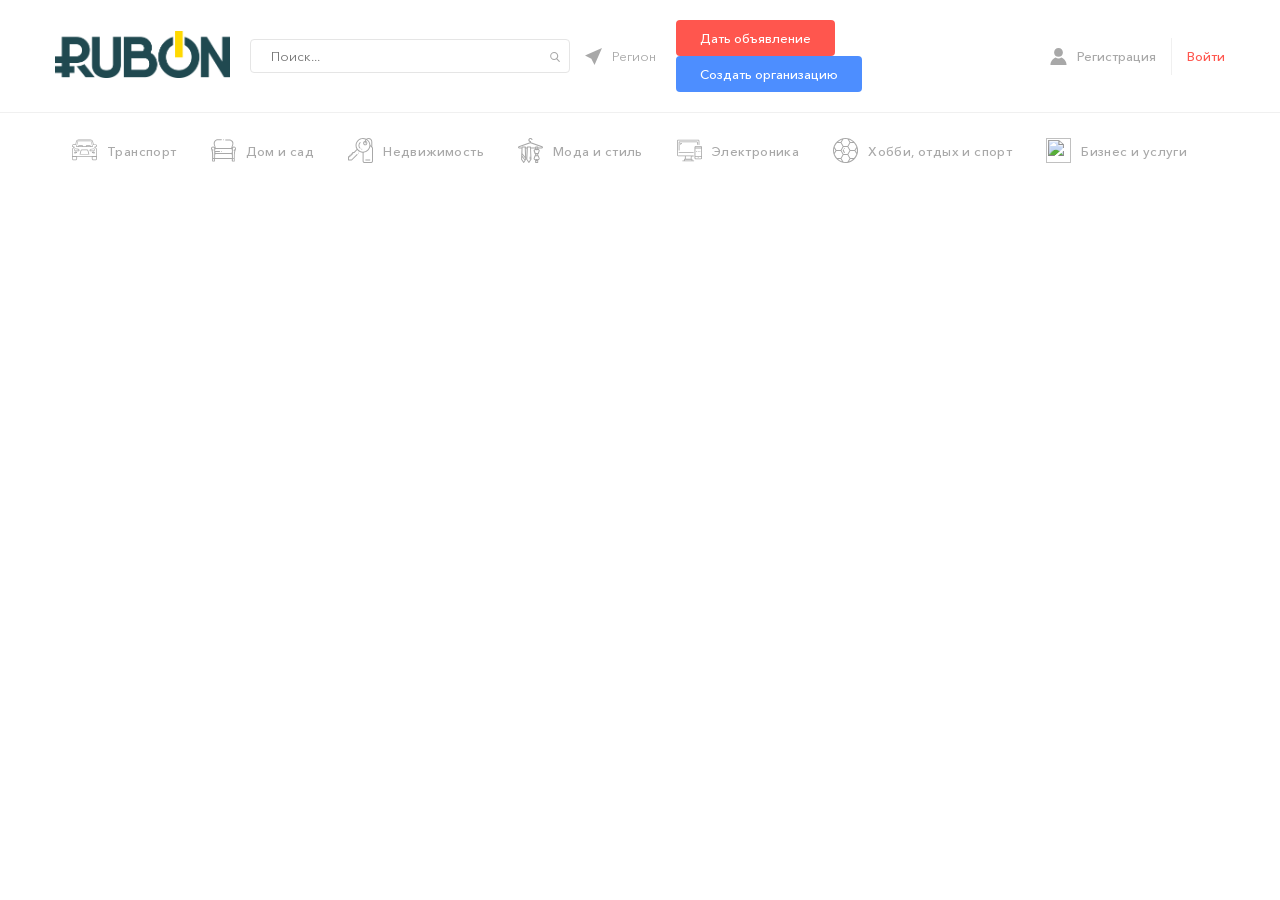
==== index.html @ d245dc1c "first commit" ====
<!-- start html_open.html-->
<!DOCTYPE html>
<html>
<head lang="en">
    <meta charset="UTF-8">
    <meta http-equiv="Content-Type" content="text/html; charset=utf-8"/>
    <meta name="viewport" content="initial-scale=1, maximum-scale=1, user-scalable=no">
    <title>Rub-on</title>
    <link rel="stylesheet" href="fonts/fonts.css">
    <link href="css/libs.min.css" rel="stylesheet" type="text/css">
    <link href="css/styles.min.css" rel="stylesheet" type="text/css">
</head>
<body>
<!-- open .header -->

<!-- end html_open.html-->

<!-- start header.html-->
<header class="header">
    <div class="header__top">
        <div class="container container_flex">
            <div class="header__logo">
                <a href="index.html"><img src="img/logo.png" width="175" height="47" alt="RUB-ON"></a>
            </div>

            <div class="header__form-wrap">
                <form id="form" class="header__form">
                    <input id="header__search" class="header__search" type="search" name="header__search" placeholder="Поиск...">

                    <input class="header__submit" id="header__submit" type="submit">
                    <label class="header__submit-label" for="header__submit">
                        <img src="img/icons/search.svg" width="10" height="10" alt="">
                    </label>
                </form>

                <div class="header__region">                    
                    <button class="header__region-btn js_openLocationModal" type="button">
                        <img class="header__region-img" src="img/icons/nav.svg" width="17" height="17" alt="">
                        <span class="header__region-text">Регион</span>
                    </button>
                </div>
            </div>

            <div class="header__adverts">
                <button class="header__adverts-btn btn btn_red">Дать объявление</button>
                <button class="header__adverts-btn btn btn_blue">Создать организацию</button>
            </div>

            <div class="header__profile">
                <button class="header__profile-btn btn btn_reg">
                    <img class="reg-icon" src="img/icons/reg.svg" width="17" height="17" alt="">
                    <span class="header__profile-text">Регистрация</span>
                </button>

                <button class="header__profile-btn btn btn_enter">
                    <span class="header__profile-text">Войти</span>
                </button>
            </div>
        </div>
    </div>

    <nav class="header__categories">
        <div class="container container_flex">
            <div class="header__categories-wrap">
                <div class="header__category-wrap js_showCategoryList">
                    <div class="header__category">
                        <a class="header__link header__link_category" href="#">
                            <img class="header__category-icon" src="img/icons/car.svg" width="25" height="25" alt="">
                            <span class="header__category-text">Транспорт</span>
                        </a>
                    </div>

<!-- start dropdown-02.html-->
<ul class="header__dropdown">
	<li class="header__dropdown-li">
		<a class="header__link header__link_dropdown" href="#">Мотоциклы</a>
	</li>
	
	<li class="header__dropdown-li">
		<a class="header__link header__link_dropdown" href="#">Мопеды</a>
	</li>
	
	<li class="header__dropdown-li">
		<a class="header__link header__link_dropdown" href="#">Машины</a>
	</li>
	
	<li class="header__dropdown-li">
		<a class="header__link header__link_dropdown" href="#">Телефоны</a>
	</li>
	
	<li class="header__dropdown-li">
		<a class="header__link header__link_dropdown" href="#">Всякое другое</a>
	</li>
</ul>
<!-- end dropdown-02.html-->
                </div>

                <div class="header__category-wrap js_showCategoryList">
                    <div class="header__category">
                        <a class="header__link header__link_category" href="#">
                            <img class="header__category-icon" src="img/icons/chair.svg" width="25" height="25" alt="">
                            <span class="header__category-text">Дом и сад</span>
                        </a>
                    </div>

<!-- start dropdown-02.html-->
<ul class="header__dropdown">
	<li class="header__dropdown-li">
		<a class="header__link header__link_dropdown" href="#">Мотоциклы</a>
	</li>
	
	<li class="header__dropdown-li">
		<a class="header__link header__link_dropdown" href="#">Мопеды</a>
	</li>
	
	<li class="header__dropdown-li">
		<a class="header__link header__link_dropdown" href="#">Машины</a>
	</li>
	
	<li class="header__dropdown-li">
		<a class="header__link header__link_dropdown" href="#">Телефоны</a>
	</li>
	
	<li class="header__dropdown-li">
		<a class="header__link header__link_dropdown" href="#">Всякое другое</a>
	</li>
</ul>
<!-- end dropdown-02.html-->
                </div>

                <div class="header__category-wrap js_showCategoryList">
                    <div class="header__category">
                        <a class="header__link header__link_category" href="#">
                            <img class="header__category-icon" src="img/icons/key.svg" width="25" height="25" alt="">
                            <span class="header__category-text">Недвижимость</span>
                        </a>
                    </div>

<!-- start dropdown-02.html-->
<ul class="header__dropdown">
	<li class="header__dropdown-li">
		<a class="header__link header__link_dropdown" href="#">Мотоциклы</a>
	</li>
	
	<li class="header__dropdown-li">
		<a class="header__link header__link_dropdown" href="#">Мопеды</a>
	</li>
	
	<li class="header__dropdown-li">
		<a class="header__link header__link_dropdown" href="#">Машины</a>
	</li>
	
	<li class="header__dropdown-li">
		<a class="header__link header__link_dropdown" href="#">Телефоны</a>
	</li>
	
	<li class="header__dropdown-li">
		<a class="header__link header__link_dropdown" href="#">Всякое другое</a>
	</li>
</ul>
<!-- end dropdown-02.html-->
                </div>

                <div class="header__category-wrap js_showCategoryList">
                    <div class="header__category">
                        <a class="header__link header__link_category" href="#">
                            <img class="header__category-icon" src="img/icons/necktie.svg" width="25" height="25" alt="">
                            <span class="header__category-text">Мода и стиль</span>
                        </a>
                    </div>

<!-- start dropdown-01.html-->
<ul class="header__dropdown">
	<li class="header__dropdown-li">
		<a class="header__link header__link_dropdown" href="#">Аксессуары</a>
	</li>

	<li class="header__dropdown-li">
		<a class="header__link header__link_dropdown" href="#">Блузы и рубашки</a>
	</li>
	
	<li class="header__dropdown-li">
		<a class="header__link header__link_dropdown" href="#">Будущим мамам</a>
	</li>

	<li class="header__dropdown-li">
		<a class="header__link header__link_dropdown" href="#">Верхняя одежда</a>
	</li>

	<li class="header__dropdown-li">
		<a class="header__link header__link_dropdown" href="#">Домашняя одежда</a>
	</li>

	<li class="header__dropdown-li">
		<a class="header__link header__link_dropdown" href="#">Комбинезоны</a>
	</li>

	<li class="header__dropdown-li">
		<a class="header__link header__link_dropdown" href="#">Купальники</a>
	</li>

	<li class="header__dropdown-li">
		<a class="header__link header__link_dropdown" href="#">Нижнее бельё</a>
	</li>

	<li class="header__dropdown-li">
		<a class="header__link header__link_dropdown" href="#">Обувь</a>
	</li>

	<li class="header__dropdown-li">
		<a class="header__link header__link_dropdown" href="#">Пиджаки и костюмы</a>
	</li>

	<li class="header__dropdown-li">
		<a class="header__link header__link_dropdown" href="#">Платья и юбки</a>
	</li>

	<li class="header__dropdown-li">
		<a class="header__link header__link_dropdown" href="#">Свитеры и толстовки</a>
	</li>

	<li class="header__dropdown-li">
		<a class="header__link header__link_dropdown" href="#">Спортивная одежда</a>
	</li>

	<li class="header__dropdown-li">
		<a class="header__link header__link_dropdown" href="#">Фурболки и топы</a>
	</li>

	<li class="header__dropdown-li">
		<a class="header__link header__link_dropdown" href="#">Штаны и шорты</a>
	</li>

	<li class="header__dropdown-li">
		<a class="header__link header__link_dropdown" href="#">Другое</a>
	</li>
</ul>
<!-- end dropdown-01.html-->
                </div>

                <div class="header__category-wrap js_showCategoryList">
                    <div class="header__category">
                        <a class="header__link header__link_category" href="#">
                            <img class="header__category-icon" src="img/icons/devices.svg" width="25" height="25" alt="">
                            <span class="header__category-text">Электроника</span>
                        </a>
                    </div>

<!-- start dropdown-01.html-->
<ul class="header__dropdown">
	<li class="header__dropdown-li">
		<a class="header__link header__link_dropdown" href="#">Аксессуары</a>
	</li>

	<li class="header__dropdown-li">
		<a class="header__link header__link_dropdown" href="#">Блузы и рубашки</a>
	</li>
	
	<li class="header__dropdown-li">
		<a class="header__link header__link_dropdown" href="#">Будущим мамам</a>
	</li>

	<li class="header__dropdown-li">
		<a class="header__link header__link_dropdown" href="#">Верхняя одежда</a>
	</li>

	<li class="header__dropdown-li">
		<a class="header__link header__link_dropdown" href="#">Домашняя одежда</a>
	</li>

	<li class="header__dropdown-li">
		<a class="header__link header__link_dropdown" href="#">Комбинезоны</a>
	</li>

	<li class="header__dropdown-li">
		<a class="header__link header__link_dropdown" href="#">Купальники</a>
	</li>

	<li class="header__dropdown-li">
		<a class="header__link header__link_dropdown" href="#">Нижнее бельё</a>
	</li>

	<li class="header__dropdown-li">
		<a class="header__link header__link_dropdown" href="#">Обувь</a>
	</li>

	<li class="header__dropdown-li">
		<a class="header__link header__link_dropdown" href="#">Пиджаки и костюмы</a>
	</li>

	<li class="header__dropdown-li">
		<a class="header__link header__link_dropdown" href="#">Платья и юбки</a>
	</li>

	<li class="header__dropdown-li">
		<a class="header__link header__link_dropdown" href="#">Свитеры и толстовки</a>
	</li>

	<li class="header__dropdown-li">
		<a class="header__link header__link_dropdown" href="#">Спортивная одежда</a>
	</li>

	<li class="header__dropdown-li">
		<a class="header__link header__link_dropdown" href="#">Фурболки и топы</a>
	</li>

	<li class="header__dropdown-li">
		<a class="header__link header__link_dropdown" href="#">Штаны и шорты</a>
	</li>

	<li class="header__dropdown-li">
		<a class="header__link header__link_dropdown" href="#">Другое</a>
	</li>
</ul>
<!-- end dropdown-01.html-->
                </div>

                <div class="header__category-wrap js_showCategoryList">
                    <div class="header__category">
                        <a class="header__link header__link_category" href="#">
                            <img class="header__category-icon" src="img/icons/ball.svg" width="25" height="25" alt="">
                            <span class="header__category-text">Хобби, отдых и спорт</span>
                        </a>
                    </div>

<!-- start dropdown-02.html-->
<ul class="header__dropdown">
	<li class="header__dropdown-li">
		<a class="header__link header__link_dropdown" href="#">Мотоциклы</a>
	</li>
	
	<li class="header__dropdown-li">
		<a class="header__link header__link_dropdown" href="#">Мопеды</a>
	</li>
	
	<li class="header__dropdown-li">
		<a class="header__link header__link_dropdown" href="#">Машины</a>
	</li>
	
	<li class="header__dropdown-li">
		<a class="header__link header__link_dropdown" href="#">Телефоны</a>
	</li>
	
	<li class="header__dropdown-li">
		<a class="header__link header__link_dropdown" href="#">Всякое другое</a>
	</li>
</ul>
<!-- end dropdown-02.html-->
                </div>

                <div class="header__category-wrap js_showCategoryList">
                    <div class="header__category">
                        <a class="header__link header__link_category" href="#">
                            <img class="header__category-icon" src="img/icons/business.svg" width="25" height="25" alt="">
                            <span class="header__category-text">Бизнес и услуги</span>
                        </a>
                    </div>

<!-- start dropdown-01.html-->
<ul class="header__dropdown">
	<li class="header__dropdown-li">
		<a class="header__link header__link_dropdown" href="#">Аксессуары</a>
	</li>

	<li class="header__dropdown-li">
		<a class="header__link header__link_dropdown" href="#">Блузы и рубашки</a>
	</li>
	
	<li class="header__dropdown-li">
		<a class="header__link header__link_dropdown" href="#">Будущим мамам</a>
	</li>

	<li class="header__dropdown-li">
		<a class="header__link header__link_dropdown" href="#">Верхняя одежда</a>
	</li>

	<li class="header__dropdown-li">
		<a class="header__link header__link_dropdown" href="#">Домашняя одежда</a>
	</li>

	<li class="header__dropdown-li">
		<a class="header__link header__link_dropdown" href="#">Комбинезоны</a>
	</li>

	<li class="header__dropdown-li">
		<a class="header__link header__link_dropdown" href="#">Купальники</a>
	</li>

	<li class="header__dropdown-li">
		<a class="header__link header__link_dropdown" href="#">Нижнее бельё</a>
	</li>

	<li class="header__dropdown-li">
		<a class="header__link header__link_dropdown" href="#">Обувь</a>
	</li>

	<li class="header__dropdown-li">
		<a class="header__link header__link_dropdown" href="#">Пиджаки и костюмы</a>
	</li>

	<li class="header__dropdown-li">
		<a class="header__link header__link_dropdown" href="#">Платья и юбки</a>
	</li>

	<li class="header__dropdown-li">
		<a class="header__link header__link_dropdown" href="#">Свитеры и толстовки</a>
	</li>

	<li class="header__dropdown-li">
		<a class="header__link header__link_dropdown" href="#">Спортивная одежда</a>
	</li>

	<li class="header__dropdown-li">
		<a class="header__link header__link_dropdown" href="#">Фурболки и топы</a>
	</li>

	<li class="header__dropdown-li">
		<a class="header__link header__link_dropdown" href="#">Штаны и шорты</a>
	</li>

	<li class="header__dropdown-li">
		<a class="header__link header__link_dropdown" href="#">Другое</a>
	</li>
</ul>
<!-- end dropdown-01.html-->
                </div>

                <div class="header__category-wrap header__category_hidden js_showCategoryList">
                    <div class="header__category">
                        <a class="header__link header__link_category" href="#">
                            <img class="header__category-icon" src="img/icons/paw.svg" width="25" height="25" alt="">
                            <span class="header__category-text">Животные</span>
                        </a>
                    </div>

<!-- start dropdown-01.html-->
<ul class="header__dropdown">
	<li class="header__dropdown-li">
		<a class="header__link header__link_dropdown" href="#">Аксессуары</a>
	</li>

	<li class="header__dropdown-li">
		<a class="header__link header__link_dropdown" href="#">Блузы и рубашки</a>
	</li>
	
	<li class="header__dropdown-li">
		<a class="header__link header__link_dropdown" href="#">Будущим мамам</a>
	</li>

	<li class="header__dropdown-li">
		<a class="header__link header__link_dropdown" href="#">Верхняя одежда</a>
	</li>

	<li class="header__dropdown-li">
		<a class="header__link header__link_dropdown" href="#">Домашняя одежда</a>
	</li>

	<li class="header__dropdown-li">
		<a class="header__link header__link_dropdown" href="#">Комбинезоны</a>
	</li>

	<li class="header__dropdown-li">
		<a class="header__link header__link_dropdown" href="#">Купальники</a>
	</li>

	<li class="header__dropdown-li">
		<a class="header__link header__link_dropdown" href="#">Нижнее бельё</a>
	</li>

	<li class="header__dropdown-li">
		<a class="header__link header__link_dropdown" href="#">Обувь</a>
	</li>

	<li class="header__dropdown-li">
		<a class="header__link header__link_dropdown" href="#">Пиджаки и костюмы</a>
	</li>

	<li class="header__dropdown-li">
		<a class="header__link header__link_dropdown" href="#">Платья и юбки</a>
	</li>

	<li class="header__dropdown-li">
		<a class="header__link header__link_dropdown" href="#">Свитеры и толстовки</a>
	</li>

	<li class="header__dropdown-li">
		<a class="header__link header__link_dropdown" href="#">Спортивная одежда</a>
	</li>

	<li class="header__dropdown-li">
		<a class="header__link header__link_dropdown" href="#">Фурболки и топы</a>
	</li>

	<li class="header__dropdown-li">
		<a class="header__link header__link_dropdown" href="#">Штаны и шорты</a>
	</li>

	<li class="header__dropdown-li">
		<a class="header__link header__link_dropdown" href="#">Другое</a>
	</li>
</ul>
<!-- end dropdown-01.html-->
                </div>

                <div class="header__category-wrap header__category_hidden js_showCategoryList">
                    <div class="header__category">
                        <a class="header__link header__link_category" href="#">
                            <img class="header__category-icon" src="img/icons/job.svg" width="25" height="25" alt="">
                            <span class="header__category-text">Работа</span>
                        </a>
                    </div>

<!-- start dropdown-02.html-->
<ul class="header__dropdown">
	<li class="header__dropdown-li">
		<a class="header__link header__link_dropdown" href="#">Мотоциклы</a>
	</li>
	
	<li class="header__dropdown-li">
		<a class="header__link header__link_dropdown" href="#">Мопеды</a>
	</li>
	
	<li class="header__dropdown-li">
		<a class="header__link header__link_dropdown" href="#">Машины</a>
	</li>
	
	<li class="header__dropdown-li">
		<a class="header__link header__link_dropdown" href="#">Телефоны</a>
	</li>
	
	<li class="header__dropdown-li">
		<a class="header__link header__link_dropdown" href="#">Всякое другое</a>
	</li>
</ul>
<!-- end dropdown-02.html-->
                </div>

                <div class="header__category-wrap header__category_hidden js_showCategoryList">
                    <div class="header__category">
                        <a class="header__link header__link_category" href="#">
                            <img class="header__category-icon" src="img/icons/bear.svg" width="25" height="25" alt="">
                            <span class="header__category-text">Детский мир</span>
                        </a>
                    </div>

<!-- start dropdown-02.html-->
<ul class="header__dropdown">
	<li class="header__dropdown-li">
		<a class="header__link header__link_dropdown" href="#">Мотоциклы</a>
	</li>
	
	<li class="header__dropdown-li">
		<a class="header__link header__link_dropdown" href="#">Мопеды</a>
	</li>
	
	<li class="header__dropdown-li">
		<a class="header__link header__link_dropdown" href="#">Машины</a>
	</li>
	
	<li class="header__dropdown-li">
		<a class="header__link header__link_dropdown" href="#">Телефоны</a>
	</li>
	
	<li class="header__dropdown-li">
		<a class="header__link header__link_dropdown" href="#">Всякое другое</a>
	</li>
</ul>
<!-- end dropdown-02.html-->
                </div>
            </div>

            <button class="header__category-next js_nextCategories" type="button">
                <img src="img/icons/arrow.svg" width="9" height="16" alt="">
            </button>
        </div>
    </nav>
</header>

<!-- start region.html-->
<div class="modal js_locationModal">
	<div class="modal__overlay js_modalClose"></div>
	<div class="modal__content">
		<header class="modal__header">
			<h2 class="modal__title">Выберите город</h2>
		</header>

		<div class="modal__body">
			<form id="location" class="modal__form-location">
				<input class="modal__city-search" type="search" name="city-search" placeholder="Введите город">
			</form>

			<div class="city-choise">
				<ul class="city-choise__list">
					<li class="city-choise__li">
						<a class="header__link header__link_dropdown" href="#">Донецк</a>
					</li>
					<li class="city-choise__li">
						<a class="header__link header__link_dropdown" href="#">Москва</a>
					</li>
					<li class="city-choise__li">
						<a class="header__link header__link_dropdown" href="#">Магадан</a>
					</li>
					<li class="city-choise__li">
						<a class="header__link header__link_dropdown" href="#">Курск</a>
					</li>
					<li class="city-choise__li">
						<a class="header__link header__link_dropdown" href="#">Воронеж</a>
					</li>
					<li class="city-choise__li">
						<a class="header__link header__link_dropdown" href="#">Волгоград</a>
					</li>
					<li class="city-choise__li">
						<a class="header__link header__link_dropdown" href="#">Санкт-Петербург</a>
					</li>
					<li class="city-choise__li">
						<a class="header__link header__link_dropdown" href="#">Пекин</a>
					</li>
					<li class="city-choise__li">
						<a class="header__link header__link_dropdown" href="#">Чайнатаун</a>
					</li>
					<li class="city-choise__li">
						<a class="header__link header__link_dropdown" href="#">Белгород</a>
					</li>
					<li class="city-choise__li">
						<a class="header__link header__link_dropdown" href="#">Ростов-на-Дону</a>
					</li>
					<li class="city-choise__li">
						<a class="header__link header__link_dropdown" href="#">Ставпрополь</a>
					</li>
					<li class="city-choise__li">
						<a class="header__link header__link_dropdown" href="#">Сибирь</a>
					</li>
					<li class="city-choise__li">
						<a class="header__link header__link_dropdown" href="#">Кострома</a>
					</li>
					<li class="city-choise__li">
						<a class="header__link header__link_dropdown" href="#">Большая Лаповка</a>
					</li>
					<li class="city-choise__li">
						<a class="header__link header__link_dropdown" href="#">Провинция Шаньдун</a>
					</li>
					<li class="city-choise__li">
						<a class="header__link header__link_dropdown" href="#">Сеул</a>
					</li>
					<li class="city-choise__li">
						<a class="header__link header__link_dropdown" href="#">Токио</a>
					</li>
					<li class="city-choise__li">
						<a class="header__link header__link_dropdown" href="#">Мурманск</a>
					</li>
					<li class="city-choise__li">
						<a class="header__link header__link_dropdown" href="#">Луганск</a>
					</li>
					<li class="city-choise__li">
						<a class="header__link header__link_dropdown" href="#">Снежное</a>
					</li>
					<li class="city-choise__li">
						<a class="header__link header__link_dropdown" href="#">Сибирь</a>
					</li>
					<li class="city-choise__li">
						<a class="header__link header__link_dropdown" href="#">Кострома</a>
					</li>
					<li class="city-choise__li">
						<a class="header__link header__link_dropdown" href="#">Большая Лаповка</a>
					</li>
					<li class="city-choise__li">
						<a class="header__link header__link_dropdown" href="#">Провинция Шаньдун</a>
					</li>
					<li class="city-choise__li">
						<a class="header__link header__link_dropdown" href="#">Сеул</a>
					</li>
					<li class="city-choise__li">
						<a class="header__link header__link_dropdown" href="#">Токио</a>
					</li>
					<li class="city-choise__li">
						<a class="header__link header__link_dropdown" href="#">Мурманск</a>
					</li>
					<li class="city-choise__li">
						<a class="header__link header__link_dropdown" href="#">Луганск</a>
					</li>
					<li class="city-choise__li">
						<a class="header__link header__link_dropdown" href="#">Снежное</a>
					</li>
					<li class="city-choise__li">
						<a class="header__link header__link_dropdown" href="#">Провинция Шаньдун</a>
					</li>
					<li class="city-choise__li">
						<a class="header__link header__link_dropdown" href="#">Сеул</a>
					</li>
					<li class="city-choise__li">
						<a class="header__link header__link_dropdown" href="#">Токио</a>
					</li>
					<li class="city-choise__li">
						<a class="header__link header__link_dropdown" href="#">Мурманск</a>
					</li>
					<li class="city-choise__li">
						<a class="header__link header__link_dropdown" href="#">Луганск</a>
					</li>
					<li class="city-choise__li">
						<a class="header__link header__link_dropdown" href="#">Снежное</a>
					</li>
					
				</ul>
			</div>
		</div>

		<footer class="modal__footer">
			<button class="btn btn_modal">Отмена</button>
            <button class="btn btn_modal-red">Выбрать</button>
		</footer>

		<button class="modal__close js_modalClose">&times;</button>
	</div>
</div>
<!-- end region.html-->
<!-- end header.html-->

<!-- start content.html-->

<!-- end content.html-->

<!-- start html_close.html-->
<a href="#" class="scrollup"></a>
<script src="js/jquery-3.3.1.js"></script>
<script src="js/global.js"></script>
</body>
</html>
<!-- end html_close.html-->
---- fonts/fonts.css ----
@font-face {
	font-family: "AvenirNextCyr";
	src: url("AvenirNextCyrThin.eot");
	src: url("AvenirNextCyrThin.eot?#iefix") format("embedded-opentype"),
	url("AvenirNextCyrThin.woff2") format("woff2"),
	url("AvenirNextCyrThin.woff") format("woff");
	font-weight: 100;
	font-style: normal;
}

@font-face {
	font-family: "AvenirNextCyr";
	src: url("AvenirNextCyrThinItalic.eot");
	src: url("AvenirNextCyrThinItalic.eot?#iefix") format("embedded-opentype"),
	url("AvenirNextCyrThinItalic.woff2") format("woff2"),
	url("AvenirNextCyrThinItalic.woff") format("woff");
	font-weight: 100;
	font-style: italic;
}

@font-face {
	font-family: "AvenirNextCyr";
	src: url("AvenirNextCyrUltraLight.eot");
	src: url("AvenirNextCyrUltraLight.eot?#iefix") format("embedded-opentype"),
	url("AvenirNextCyrUltraLight.woff2") format("woff2"),
	url("AvenirNextCyrUltraLight.woff") format("woff");
	font-weight: 200;
	font-style: normal;
}

@font-face {
	font-family: "AvenirNextCyr";
	src: url("AvenirNextCyrUltraLightIt.eot");
	src: url("AvenirNextCyrUltraLightIt.eot?#iefix") format("embedded-opentype"),
	url("AvenirNextCyrUltraLightIt.woff2") format("woff2"),
	url("AvenirNextCyrUltraLightIt.woff") format("woff");
	font-weight: 200;
	font-style: italic;
}

@font-face {
	font-family: "AvenirNextCyr";
	src: url("AvenirNextCyrLight.eot");
	src: url("AvenirNextCyrLight.eot?#iefix") format("embedded-opentype"),
	url("AvenirNextCyrLight.woff2") format("woff2"),
	url("AvenirNextCyrLight.woff") format("woff");
	font-weight: 300;
	font-style: normal;
}

@font-face {
	font-family: "AvenirNextCyr";
	src: url("AvenirNextCyrLightItalic.eot");
	src: url("AvenirNextCyrLightItalic.eot?#iefix") format("embedded-opentype"),
	url("AvenirNextCyrLightItalic.woff2") format("woff2"),
	url("AvenirNextCyrLightItalic.woff") format("woff");
	font-weight: 300;
	font-style: italic;
}

@font-face {
	font-family: "AvenirNextCyr";
	src: url("AvenirNextCyrRegular.eot");
	src: url("AvenirNextCyrRegular.eot?#iefix") format("embedded-opentype"),
	url("AvenirNextCyrRegular.woff2") format("woff2"),
	url("AvenirNextCyrRegular.woff") format("woff");
	font-weight: 400;
	font-style: normal;
}

@font-face {
	font-family: "AvenirNextCyr";
	src: url("AvenirNextCyrItalic.eot");
	src: url("AvenirNextCyrItalic.eot?#iefix") format("embedded-opentype"),
	url("AvenirNextCyrItalic.woff2") format("woff2"),
	url("AvenirNextCyrItalic.woff") format("woff");
	font-weight: 400;
	font-style: italic;
}

@font-face {
	font-family: "AvenirNextCyr";
	src: url("AvenirNextCyrMedium.eot");
	src: url("AvenirNextCyrMedium.eot?#iefix") format("embedded-opentype"),
	url("AvenirNextCyrMedium.woff2") format("woff2"),
	url("AvenirNextCyrMedium.woff") format("woff");
	font-weight: 500;
	font-style: normal;
}

@font-face {
	font-family: "AvenirNextCyr";
	src: url("AvenirNextCyrMediumItalic.eot");
	src: url("AvenirNextCyrMediumItalic.eot?#iefix") format("embedded-opentype"),
	url("AvenirNextCyrMediumItalic.woff2") format("woff2"),
	url("AvenirNextCyrMediumItalic.woff") format("woff");
	font-weight: 500;
	font-style: italic;
}

@font-face {
	font-family: "AvenirNextCyr";
	src: url("AvenirNextCyrDemi.eot");
	src: url("AvenirNextCyrDemi.eot?#iefix") format("embedded-opentype"),
	url("AvenirNextCyrDemi.woff2") format("woff2"),
	url("AvenirNextCyrDemi.woff") format("woff");
	font-weight: 600;
	font-style: normal;
}

@font-face {
	font-family: "AvenirNextCyr";
	src: url("AvenirNextCyrDemiItalic.eot");
	src: url("AvenirNextCyrDemiItalic.eot?#iefix") format("embedded-opentype"),
	url("AvenirNextCyrDemiItalic.woff2") format("woff2"),
	url("AvenirNextCyrDemiItalic.woff") format("woff");
	font-weight: 600;
	font-style: italic;
}

@font-face {
	font-family: "AvenirNextCyr";
	src: url("AvenirNextCyrBold.eot");
	src: url("AvenirNextCyrBold.eot?#iefix") format("embedded-opentype"),
	url("AvenirNextCyrBold.woff2") format("woff2"),
	url("AvenirNextCyrBold.woff") format("woff");
	font-weight: 700;
	font-style: normal;
}

@font-face {
	font-family: "AvenirNextCyr";
	src: url("AvenirNextCyrBoldItalic.eot");
	src: url("AvenirNextCyrBoldItalic.eot?#iefix") format("embedded-opentype"),
	url("AvenirNextCyrBoldItalic.woff2") format("woff2"),
	url("AvenirNextCyrBoldItalic.woff") format("woff");
	font-weight: 700;
	font-style: italic;
}

@font-face {
	font-family: "AvenirNextCyr";
	src: url("AvenirNextCyrHeavy.eot");
	src: url("AvenirNextCyrHeavy.eot?#iefix") format("embedded-opentype"),
	url("AvenirNextCyrHeavy.woff2") format("woff2"),
	url("AvenirNextCyrHeavy.woff") format("woff");
	font-weight: 900;
	font-style: normal;
}

@font-face {
	font-family: "AvenirNextCyr";
	src: url("AvenirNextCyrHeavyItalic.eot");
	src: url("AvenirNextCyrHeavyItalic.eot?#iefix") format("embedded-opentype"),
	url("AvenirNextCyrHeavyItalic.woff2") format("woff2"),
	url("AvenirNextCyrHeavyItalic.woff") format("woff");
	font-weight: 900;
	font-style: italic;
}

@font-face {
  font-family: 'fontello';
  src: url('fontello.eot?89589879');
  src: url('fontello.eot?89589879#iefix') format('embedded-opentype'),
       url('fontello.woff2?89589879') format('woff2'),
       url('fontello.woff?89589879') format('woff'),
       url('fontello.ttf?89589879') format('truetype'),
       url('fontello.svg?89589879#fontello') format('svg');
  font-weight: normal;
  font-style: normal;
}
---- css/libs.min.css ----
/*!
 * animate.css -http://daneden.me/animate
 * Version - 3.5.2
 * Licensed under the MIT license - http://opensource.org/licenses/MIT
 *
 * Copyright (c) 2017 Daniel Eden
 */.animated{animation-duration:1s;animation-fill-mode:both}.animated.infinite{animation-iteration-count:infinite}.animated.hinge{animation-duration:2s}.animated.bounceIn,.animated.bounceOut,.animated.flipOutX,.animated.flipOutY{animation-duration:.75s}@keyframes a{0%,20%,53%,80%,to{animation-timing-function:cubic-bezier(.215,.61,.355,1);transform:translateZ(0)}40%,43%{animation-timing-function:cubic-bezier(.755,.05,.855,.06);transform:translate3d(0,-30px,0)}70%{animation-timing-function:cubic-bezier(.755,.05,.855,.06);transform:translate3d(0,-15px,0)}90%{transform:translate3d(0,-4px,0)}}.bounce{animation-name:a;transform-origin:center bottom}@keyframes b{0%,50%,to{opacity:1}25%,75%{opacity:0}}.flash{animation-name:b}@keyframes c{0%{transform:scaleX(1)}50%{transform:scale3d(1.05,1.05,1.05)}to{transform:scaleX(1)}}.pulse{animation-name:c}@keyframes d{0%{transform:scaleX(1)}30%{transform:scale3d(1.25,.75,1)}40%{transform:scale3d(.75,1.25,1)}50%{transform:scale3d(1.15,.85,1)}65%{transform:scale3d(.95,1.05,1)}75%{transform:scale3d(1.05,.95,1)}to{transform:scaleX(1)}}.rubberBand{animation-name:d}@keyframes e{0%,to{transform:translateZ(0)}10%,30%,50%,70%,90%{transform:translate3d(-10px,0,0)}20%,40%,60%,80%{transform:translate3d(10px,0,0)}}.shake{animation-name:e}@keyframes f{0%{transform:translateX(0)}6.5%{transform:translateX(-6px) rotateY(-9deg)}18.5%{transform:translateX(5px) rotateY(7deg)}31.5%{transform:translateX(-3px) rotateY(-5deg)}43.5%{transform:translateX(2px) rotateY(3deg)}50%{transform:translateX(0)}}.headShake{animation-timing-function:ease-in-out;animation-name:f}@keyframes g{20%{transform:rotate(15deg)}40%{transform:rotate(-10deg)}60%{transform:rotate(5deg)}80%{transform:rotate(-5deg)}to{transform:rotate(0deg)}}.swing{transform-origin:top center;animation-name:g}@keyframes h{0%{transform:scaleX(1)}10%,20%{transform:scale3d(.9,.9,.9) rotate(-3deg)}30%,50%,70%,90%{transform:scale3d(1.1,1.1,1.1) rotate(3deg)}40%,60%,80%{transform:scale3d(1.1,1.1,1.1) rotate(-3deg)}to{transform:scaleX(1)}}.tada{animation-name:h}@keyframes i{0%{transform:none}15%{transform:translate3d(-25%,0,0) rotate(-5deg)}30%{transform:translate3d(20%,0,0) rotate(3deg)}45%{transform:translate3d(-15%,0,0) rotate(-3deg)}60%{transform:translate3d(10%,0,0) rotate(2deg)}75%{transform:translate3d(-5%,0,0) rotate(-1deg)}to{transform:none}}.wobble{animation-name:i}@keyframes j{0%,11.1%,to{transform:none}22.2%{transform:skewX(-12.5deg) skewY(-12.5deg)}33.3%{transform:skewX(6.25deg) skewY(6.25deg)}44.4%{transform:skewX(-3.125deg) skewY(-3.125deg)}55.5%{transform:skewX(1.5625deg) skewY(1.5625deg)}66.6%{transform:skewX(-.78125deg) skewY(-.78125deg)}77.7%{transform:skewX(.390625deg) skewY(.390625deg)}88.8%{transform:skewX(-.1953125deg) skewY(-.1953125deg)}}.jello{animation-name:j;transform-origin:center}@keyframes k{0%,20%,40%,60%,80%,to{animation-timing-function:cubic-bezier(.215,.61,.355,1)}0%{opacity:0;transform:scale3d(.3,.3,.3)}20%{transform:scale3d(1.1,1.1,1.1)}40%{transform:scale3d(.9,.9,.9)}60%{opacity:1;transform:scale3d(1.03,1.03,1.03)}80%{transform:scale3d(.97,.97,.97)}to{opacity:1;transform:scaleX(1)}}.bounceIn{animation-name:k}@keyframes l{0%,60%,75%,90%,to{animation-timing-function:cubic-bezier(.215,.61,.355,1)}0%{opacity:0;transform:translate3d(0,-3000px,0)}60%{opacity:1;transform:translate3d(0,25px,0)}75%{transform:translate3d(0,-10px,0)}90%{transform:translate3d(0,5px,0)}to{transform:none}}.bounceInDown{animation-name:l}@keyframes m{0%,60%,75%,90%,to{animation-timing-function:cubic-bezier(.215,.61,.355,1)}0%{opacity:0;transform:translate3d(-3000px,0,0)}60%{opacity:1;transform:translate3d(25px,0,0)}75%{transform:translate3d(-10px,0,0)}90%{transform:translate3d(5px,0,0)}to{transform:none}}.bounceInLeft{animation-name:m}@keyframes n{0%,60%,75%,90%,to{animation-timing-function:cubic-bezier(.215,.61,.355,1)}0%{opacity:0;transform:translate3d(3000px,0,0)}60%{opacity:1;transform:translate3d(-25px,0,0)}75%{transform:translate3d(10px,0,0)}90%{transform:translate3d(-5px,0,0)}to{transform:none}}.bounceInRight{animation-name:n}@keyframes o{0%,60%,75%,90%,to{animation-timing-function:cubic-bezier(.215,.61,.355,1)}0%{opacity:0;transform:translate3d(0,3000px,0)}60%{opacity:1;transform:translate3d(0,-20px,0)}75%{transform:translate3d(0,10px,0)}90%{transform:translate3d(0,-5px,0)}to{transform:translateZ(0)}}.bounceInUp{animation-name:o}@keyframes p{20%{transform:scale3d(.9,.9,.9)}50%,55%{opacity:1;transform:scale3d(1.1,1.1,1.1)}to{opacity:0;transform:scale3d(.3,.3,.3)}}.bounceOut{animation-name:p}@keyframes q{20%{transform:translate3d(0,10px,0)}40%,45%{opacity:1;transform:translate3d(0,-20px,0)}to{opacity:0;transform:translate3d(0,2000px,0)}}.bounceOutDown{animation-name:q}@keyframes r{20%{opacity:1;transform:translate3d(20px,0,0)}to{opacity:0;transform:translate3d(-2000px,0,0)}}.bounceOutLeft{animation-name:r}@keyframes s{20%{opacity:1;transform:translate3d(-20px,0,0)}to{opacity:0;transform:translate3d(2000px,0,0)}}.bounceOutRight{animation-name:s}@keyframes t{20%{transform:translate3d(0,-10px,0)}40%,45%{opacity:1;transform:translate3d(0,20px,0)}to{opacity:0;transform:translate3d(0,-2000px,0)}}.bounceOutUp{animation-name:t}@keyframes u{0%{opacity:0}to{opacity:1}}.fadeIn{animation-name:u}@keyframes v{0%{opacity:0;transform:translate3d(0,-100%,0)}to{opacity:1;transform:none}}.fadeInDown{animation-name:v}@keyframes w{0%{opacity:0;transform:translate3d(0,-2000px,0)}to{opacity:1;transform:none}}.fadeInDownBig{animation-name:w}@keyframes x{0%{opacity:0;transform:translate3d(-100%,0,0)}to{opacity:1;transform:none}}.fadeInLeft{animation-name:x}@keyframes y{0%{opacity:0;transform:translate3d(-2000px,0,0)}to{opacity:1;transform:none}}.fadeInLeftBig{animation-name:y}@keyframes z{0%{opacity:0;transform:translate3d(100%,0,0)}to{opacity:1;transform:none}}.fadeInRight{animation-name:z}@keyframes A{0%{opacity:0;transform:translate3d(2000px,0,0)}to{opacity:1;transform:none}}.fadeInRightBig{animation-name:A}@keyframes B{0%{opacity:0;transform:translate3d(0,100%,0)}to{opacity:1;transform:none}}.fadeInUp{animation-name:B}@keyframes C{0%{opacity:0;transform:translate3d(0,2000px,0)}to{opacity:1;transform:none}}.fadeInUpBig{animation-name:C}@keyframes D{0%{opacity:1}to{opacity:0}}.fadeOut{animation-name:D}@keyframes E{0%{opacity:1}to{opacity:0;transform:translate3d(0,100%,0)}}.fadeOutDown{animation-name:E}@keyframes F{0%{opacity:1}to{opacity:0;transform:translate3d(0,2000px,0)}}.fadeOutDownBig{animation-name:F}@keyframes G{0%{opacity:1}to{opacity:0;transform:translate3d(-100%,0,0)}}.fadeOutLeft{animation-name:G}@keyframes H{0%{opacity:1}to{opacity:0;transform:translate3d(-2000px,0,0)}}.fadeOutLeftBig{animation-name:H}@keyframes I{0%{opacity:1}to{opacity:0;transform:translate3d(100%,0,0)}}.fadeOutRight{animation-name:I}@keyframes J{0%{opacity:1}to{opacity:0;transform:translate3d(2000px,0,0)}}.fadeOutRightBig{animation-name:J}@keyframes K{0%{opacity:1}to{opacity:0;transform:translate3d(0,-100%,0)}}.fadeOutUp{animation-name:K}@keyframes L{0%{opacity:1}to{opacity:0;transform:translate3d(0,-2000px,0)}}.fadeOutUpBig{animation-name:L}@keyframes M{0%{transform:perspective(400px) rotateY(-1turn);animation-timing-function:ease-out}40%{transform:perspective(400px) translateZ(150px) rotateY(-190deg);animation-timing-function:ease-out}50%{transform:perspective(400px) translateZ(150px) rotateY(-170deg);animation-timing-function:ease-in}80%{transform:perspective(400px) scale3d(.95,.95,.95);animation-timing-function:ease-in}to{transform:perspective(400px);animation-timing-function:ease-in}}.animated.flip{-webkit-backface-visibility:visible;backface-visibility:visible;animation-name:M}@keyframes N{0%{transform:perspective(400px) rotateX(90deg);animation-timing-function:ease-in;opacity:0}40%{transform:perspective(400px) rotateX(-20deg);animation-timing-function:ease-in}60%{transform:perspective(400px) rotateX(10deg);opacity:1}80%{transform:perspective(400px) rotateX(-5deg)}to{transform:perspective(400px)}}.flipInX{-webkit-backface-visibility:visible!important;backface-visibility:visible!important;animation-name:N}@keyframes O{0%{transform:perspective(400px) rotateY(90deg);animation-timing-function:ease-in;opacity:0}40%{transform:perspective(400px) rotateY(-20deg);animation-timing-function:ease-in}60%{transform:perspective(400px) rotateY(10deg);opacity:1}80%{transform:perspective(400px) rotateY(-5deg)}to{transform:perspective(400px)}}.flipInY{-webkit-backface-visibility:visible!important;backface-visibility:visible!important;animation-name:O}@keyframes P{0%{transform:perspective(400px)}30%{transform:perspective(400px) rotateX(-20deg);opacity:1}to{transform:perspective(400px) rotateX(90deg);opacity:0}}.flipOutX{animation-name:P;-webkit-backface-visibility:visible!important;backface-visibility:visible!important}@keyframes Q{0%{transform:perspective(400px)}30%{transform:perspective(400px) rotateY(-15deg);opacity:1}to{transform:perspective(400px) rotateY(90deg);opacity:0}}.flipOutY{-webkit-backface-visibility:visible!important;backface-visibility:visible!important;animation-name:Q}@keyframes R{0%{transform:translate3d(100%,0,0) skewX(-30deg);opacity:0}60%{transform:skewX(20deg);opacity:1}80%{transform:skewX(-5deg);opacity:1}to{transform:none;opacity:1}}.lightSpeedIn{animation-name:R;animation-timing-function:ease-out}@keyframes S{0%{opacity:1}to{transform:translate3d(100%,0,0) skewX(30deg);opacity:0}}.lightSpeedOut{animation-name:S;animation-timing-function:ease-in}@keyframes T{0%{transform-origin:center;transform:rotate(-200deg);opacity:0}to{transform-origin:center;transform:none;opacity:1}}.rotateIn{animation-name:T}@keyframes U{0%{transform-origin:left bottom;transform:rotate(-45deg);opacity:0}to{transform-origin:left bottom;transform:none;opacity:1}}.rotateInDownLeft{animation-name:U}@keyframes V{0%{transform-origin:right bottom;transform:rotate(45deg);opacity:0}to{transform-origin:right bottom;transform:none;opacity:1}}.rotateInDownRight{animation-name:V}@keyframes W{0%{transform-origin:left bottom;transform:rotate(45deg);opacity:0}to{transform-origin:left bottom;transform:none;opacity:1}}.rotateInUpLeft{animation-name:W}@keyframes X{0%{transform-origin:right bottom;transform:rotate(-90deg);opacity:0}to{transform-origin:right bottom;transform:none;opacity:1}}.rotateInUpRight{animation-name:X}@keyframes Y{0%{transform-origin:center;opacity:1}to{transform-origin:center;transform:rotate(200deg);opacity:0}}.rotateOut{animation-name:Y}@keyframes Z{0%{transform-origin:left bottom;opacity:1}to{transform-origin:left bottom;transform:rotate(45deg);opacity:0}}.rotateOutDownLeft{animation-name:Z}@keyframes ab{0%{transform-origin:right bottom;opacity:1}to{transform-origin:right bottom;transform:rotate(-45deg);opacity:0}}.rotateOutDownRight{animation-name:ab}@keyframes bb{0%{transform-origin:left bottom;opacity:1}to{transform-origin:left bottom;transform:rotate(-45deg);opacity:0}}.rotateOutUpLeft{animation-name:bb}@keyframes cb{0%{transform-origin:right bottom;opacity:1}to{transform-origin:right bottom;transform:rotate(90deg);opacity:0}}.rotateOutUpRight{animation-name:cb}@keyframes db{0%{transform-origin:top left;animation-timing-function:ease-in-out}20%,60%{transform:rotate(80deg);transform-origin:top left;animation-timing-function:ease-in-out}40%,80%{transform:rotate(60deg);transform-origin:top left;animation-timing-function:ease-in-out;opacity:1}to{transform:translate3d(0,700px,0);opacity:0}}.hinge{animation-name:db}@keyframes eb{0%{opacity:0;transform:scale(.1) rotate(30deg);transform-origin:center bottom}50%{transform:rotate(-10deg)}70%{transform:rotate(3deg)}to{opacity:1;transform:scale(1)}}.jackInTheBox{animation-name:eb}@keyframes fb{0%{opacity:0;transform:translate3d(-100%,0,0) rotate(-120deg)}to{opacity:1;transform:none}}.rollIn{animation-name:fb}@keyframes gb{0%{opacity:1}to{opacity:0;transform:translate3d(100%,0,0) rotate(120deg)}}.rollOut{animation-name:gb}@keyframes hb{0%{opacity:0;transform:scale3d(.3,.3,.3)}50%{opacity:1}}.zoomIn{animation-name:hb}@keyframes ib{0%{opacity:0;transform:scale3d(.1,.1,.1) translate3d(0,-1000px,0);animation-timing-function:cubic-bezier(.55,.055,.675,.19)}60%{opacity:1;transform:scale3d(.475,.475,.475) translate3d(0,60px,0);animation-timing-function:cubic-bezier(.175,.885,.32,1)}}.zoomInDown{animation-name:ib}@keyframes jb{0%{opacity:0;transform:scale3d(.1,.1,.1) translate3d(-1000px,0,0);animation-timing-function:cubic-bezier(.55,.055,.675,.19)}60%{opacity:1;transform:scale3d(.475,.475,.475) translate3d(10px,0,0);animation-timing-function:cubic-bezier(.175,.885,.32,1)}}.zoomInLeft{animation-name:jb}@keyframes kb{0%{opacity:0;transform:scale3d(.1,.1,.1) translate3d(1000px,0,0);animation-timing-function:cubic-bezier(.55,.055,.675,.19)}60%{opacity:1;transform:scale3d(.475,.475,.475) translate3d(-10px,0,0);animation-timing-function:cubic-bezier(.175,.885,.32,1)}}.zoomInRight{animation-name:kb}@keyframes lb{0%{opacity:0;transform:scale3d(.1,.1,.1) translate3d(0,1000px,0);animation-timing-function:cubic-bezier(.55,.055,.675,.19)}60%{opacity:1;transform:scale3d(.475,.475,.475) translate3d(0,-60px,0);animation-timing-function:cubic-bezier(.175,.885,.32,1)}}.zoomInUp{animation-name:lb}@keyframes mb{0%{opacity:1}50%{opacity:0;transform:scale3d(.3,.3,.3)}to{opacity:0}}.zoomOut{animation-name:mb}@keyframes nb{40%{opacity:1;transform:scale3d(.475,.475,.475) translate3d(0,-60px,0);animation-timing-function:cubic-bezier(.55,.055,.675,.19)}to{opacity:0;transform:scale3d(.1,.1,.1) translate3d(0,2000px,0);transform-origin:center bottom;animation-timing-function:cubic-bezier(.175,.885,.32,1)}}.zoomOutDown{animation-name:nb}@keyframes ob{40%{opacity:1;transform:scale3d(.475,.475,.475) translate3d(42px,0,0)}to{opacity:0;transform:scale(.1) translate3d(-2000px,0,0);transform-origin:left center}}.zoomOutLeft{animation-name:ob}@keyframes pb{40%{opacity:1;transform:scale3d(.475,.475,.475) translate3d(-42px,0,0)}to{opacity:0;transform:scale(.1) translate3d(2000px,0,0);transform-origin:right center}}.zoomOutRight{animation-name:pb}@keyframes qb{40%{opacity:1;transform:scale3d(.475,.475,.475) translate3d(0,60px,0);animation-timing-function:cubic-bezier(.55,.055,.675,.19)}to{opacity:0;transform:scale3d(.1,.1,.1) translate3d(0,-2000px,0);transform-origin:center bottom;animation-timing-function:cubic-bezier(.175,.885,.32,1)}}.zoomOutUp{animation-name:qb}@keyframes rb{0%{transform:translate3d(0,-100%,0);visibility:visible}to{transform:translateZ(0)}}.slideInDown{animation-name:rb}@keyframes sb{0%{transform:translate3d(-100%,0,0);visibility:visible}to{transform:translateZ(0)}}.slideInLeft{animation-name:sb}@keyframes tb{0%{transform:translate3d(100%,0,0);visibility:visible}to{transform:translateZ(0)}}.slideInRight{animation-name:tb}@keyframes ub{0%{transform:translate3d(0,100%,0);visibility:visible}to{transform:translateZ(0)}}.slideInUp{animation-name:ub}@keyframes vb{0%{transform:translateZ(0)}to{visibility:hidden;transform:translate3d(0,100%,0)}}.slideOutDown{animation-name:vb}@keyframes wb{0%{transform:translateZ(0)}to{visibility:hidden;transform:translate3d(-100%,0,0)}}.slideOutLeft{animation-name:wb}@keyframes xb{0%{transform:translateZ(0)}to{visibility:hidden;transform:translate3d(100%,0,0)}}.slideOutRight{animation-name:xb}@keyframes yb{0%{transform:translateZ(0)}to{visibility:hidden;transform:translate3d(0,-100%,0)}}.slideOutUp{animation-name:yb}
@charset "UTF-8";.fancybox-enabled{overflow:hidden}.fancybox-enabled body{overflow:visible;height:100%}.fancybox-is-hidden{position:absolute;top:-9999px;left:-9999px;visibility:hidden}.fancybox-container{position:fixed;top:0;left:0;width:100%;height:100%;z-index:6;-webkit-tap-highlight-color:transparent;-webkit-backface-visibility:hidden;backface-visibility:hidden;-webkit-transform:translateZ(0);transform:translateZ(0)}.fancybox-container~.fancybox-container{z-index:5}.fancybox-bg,.fancybox-inner,.fancybox-outer,.fancybox-stage{position:absolute;top:0;right:0;bottom:0;left:0}.fancybox-outer{overflow-y:auto;-webkit-overflow-scrolling:touch}.fancybox-bg{background:#1e1e1e;opacity:0;transition-duration:inherit;transition-property:opacity;transition-timing-function:cubic-bezier(.47,0,.74,.71)}.fancybox-is-open .fancybox-bg{opacity:.87;transition-timing-function:cubic-bezier(.22,.61,.36,1)}.fancybox-caption-wrap,.fancybox-infobar,.fancybox-toolbar{position:absolute;direction:ltr;z-index:9;opacity:0;visibility:hidden;transition:opacity .25s,visibility 0s linear .25s;box-sizing:border-box}.fancybox-show-caption .fancybox-caption-wrap,.fancybox-show-infobar .fancybox-infobar,.fancybox-show-toolbar .fancybox-toolbar{opacity:1;visibility:visible;transition:opacity .25s,visibility 0s}.fancybox-infobar{top:0;left:50%;margin-left:-79px}.fancybox-infobar__body{display:inline-block;width:70px;line-height:44px;font-size:13px;font-family:Helvetica Neue,Helvetica,Arial,sans-serif;text-align:center;color:#ddd;background-color:rgba(30,30,30,.7);pointer-events:none;-webkit-user-select:none;-moz-user-select:none;-ms-user-select:none;user-select:none;-webkit-touch-callout:none;-webkit-tap-highlight-color:transparent;-webkit-font-smoothing:subpixel-antialiased}.fancybox-toolbar{top:0;right:0}.fancybox-stage{overflow:hidden;direction:ltr;z-index:7;-webkit-transform:translateZ(0)}.fancybox-slide{position:absolute;top:0;left:0;width:100%;height:100%;margin:0;padding:0;overflow:auto;outline:none;white-space:normal;box-sizing:border-box;text-align:center;z-index:7;-webkit-overflow-scrolling:touch;display:none;-webkit-backface-visibility:hidden;backface-visibility:hidden;transition-property:opacity,-webkit-transform;transition-property:transform,opacity;transition-property:transform,opacity,-webkit-transform;-webkit-transform-style:preserve-3d;transform-style:preserve-3d}.fancybox-slide:before{content:"";display:inline-block;vertical-align:middle;height:100%;width:0}.fancybox-is-sliding .fancybox-slide,.fancybox-slide--current,.fancybox-slide--next,.fancybox-slide--previous{display:block}.fancybox-slide--image{overflow:visible}.fancybox-slide--image:before{display:none}.fancybox-slide--video .fancybox-content,.fancybox-slide--video iframe{background:#000}.fancybox-slide--map .fancybox-content,.fancybox-slide--map iframe{background:#e5e3df}.fancybox-slide--next{z-index:8}.fancybox-slide>div{display:inline-block;position:relative;padding:24px;margin:44px 0;border-width:0;vertical-align:middle;text-align:left;background-color:#fff;overflow:auto;box-sizing:border-box}.fancybox-slide .fancybox-image-wrap{position:absolute;top:0;left:0;margin:0;padding:0;border:0;z-index:8;background:transparent;cursor:default;overflow:visible;-webkit-transform-origin:top left;transform-origin:top left;background-size:100% 100%;background-repeat:no-repeat;-webkit-backface-visibility:hidden;backface-visibility:hidden;-webkit-user-select:none;-moz-user-select:none;-ms-user-select:none;user-select:none}.fancybox-can-zoomOut .fancybox-image-wrap{cursor:zoom-out}.fancybox-can-zoomIn .fancybox-image-wrap{cursor:zoom-in}.fancybox-can-drag .fancybox-image-wrap{cursor:-webkit-grab;cursor:grab}.fancybox-is-dragging .fancybox-image-wrap{cursor:-webkit-grabbing;cursor:grabbing}.fancybox-image,.fancybox-spaceball{position:absolute;top:0;left:0;width:100%;height:100%;margin:0;padding:0;border:0;max-width:none;max-height:none;-webkit-user-select:none;-moz-user-select:none;-ms-user-select:none;user-select:none}.fancybox-spaceball{z-index:1}.fancybox-slide--iframe .fancybox-content{padding:0;width:80%;height:80%;max-width:calc(100% - 100px);max-height:calc(100% - 88px);overflow:visible;background:#fff}.fancybox-iframe{display:block;padding:0;border:0;height:100%}.fancybox-error,.fancybox-iframe{margin:0;width:100%;background:#fff}.fancybox-error{padding:40px;max-width:380px;cursor:default}.fancybox-error p{margin:0;padding:0;color:#444;font:16px/20px Helvetica Neue,Helvetica,Arial,sans-serif}.fancybox-close-small{position:absolute;top:-15px;right:-15px;width:44px;height:44px;padding:0;margin:0;border:0;border-radius:0;outline:none;background:transparent;z-index:3;cursor:pointer}.fancybox-close-small:after{content:"×";position:absolute;top:5px;right:5px;width:30px;height:30px;font:20px/30px Arial,Helvetica Neue,Helvetica,sans-serif;color:#888;font-weight:300;text-align:center;border-radius:50%;border-width:0;background:#fff;transition:background .25s;box-sizing:border-box;z-index:2}.fancybox-close-small:focus:after{outline:1px dotted #888}.fancybox-close-small:hover:after{color:#555;background:#eee}.fancybox-slide--iframe .fancybox-close-small{top:0;right:-44px}.fancybox-slide--iframe .fancybox-close-small:after{background:transparent;font-size:35px;color:#aaa}.fancybox-slide--iframe .fancybox-close-small:hover:after{color:#fff}.fancybox-caption-wrap{bottom:0;left:0;right:0;background:linear-gradient(180deg,transparent 0,rgba(0,0,0,.1) 20%,rgba(0,0,0,.2) 40%,rgba(0,0,0,.6) 80%,rgba(0,0,0,.8));pointer-events:none}@media (max-width:576px){.fancybox-caption-wrap{padding:60px 0 0}}.fancybox-caption{padding:30px 0;border-top:1px solid hsla(0,0%,100%,.4);font-size:14px;font-family:Helvetica Neue,Helvetica,Arial,sans-serif;color:#fff;line-height:30px;-webkit-text-size-adjust:none;text-align:center}.portfolio__block-caption{display:flex;justify-content:flex-end;margin-right:15px}@media (max-width:576px){.portfolio__block-caption>span,.portfolio__block-caption a{display:block;width:100%;line-height:1.5}.portfolio__block-caption{flex-wrap:wrap;justify-content:center}}.fancybox-caption a,.fancybox-caption button,.fancybox-caption select{pointer-events:all}.fancybox-caption a{color:#fff;text-decoration:underline}.fancybox-button{display:inline-block;position:relative;margin:0;padding:0;border:0;width:44px;height:44px;line-height:44px;text-align:center;background:transparent;color:#ddd;border-radius:0;cursor:pointer;vertical-align:top;outline:none}.fancybox-button[disabled]{cursor:default;pointer-events:none}.fancybox-button,.fancybox-infobar__body{background:rgba(30,30,30,.6)}.fancybox-button:hover:not([disabled]){color:#fff;background:rgba(0,0,0,.8)}.fancybox-button:after,.fancybox-button:before{content:"";pointer-events:none;position:absolute;background-color:currentColor;color:currentColor;opacity:.9;box-sizing:border-box;display:inline-block}.fancybox-button[disabled]:after,.fancybox-button[disabled]:before{opacity:.3}.fancybox-button--left:after,.fancybox-button--right:after{top:18px;width:6px;height:6px;background:transparent;border-top:2px solid currentColor;border-right:2px solid currentColor}.fancybox-button--left:after{left:20px;-webkit-transform:rotate(-135deg);transform:rotate(-135deg)}.fancybox-button--right:after{right:20px;-webkit-transform:rotate(45deg);transform:rotate(45deg)}.fancybox-button--left{border-bottom-left-radius:5px}.fancybox-button--right{border-bottom-right-radius:5px}.fancybox-button--close:after,.fancybox-button--close:before{content:"";display:inline-block;position:absolute;height:2px;width:16px;top:calc(50% - 1px);left:calc(50% - 8px)}.fancybox-button--close:before{-webkit-transform:rotate(45deg);transform:rotate(45deg)}.fancybox-button--close:after{-webkit-transform:rotate(-45deg);transform:rotate(-45deg)}.fancybox-arrow{position:absolute;top:50%;margin:-50px 0 0;height:100px;width:54px;padding:0;border:0;outline:none;background:none;cursor:pointer;z-index:8;opacity:0;-webkit-user-select:none;-moz-user-select:none;-ms-user-select:none;user-select:none;transition:opacity .25s}.fancybox-arrow:after{content:"";position:absolute;top:28px;width:44px;height:44px;background-color:rgba(30,30,30,.8);background-image:url([data-uri]);background-repeat:no-repeat;background-position:50%;background-size:24px 24px}.fancybox-arrow--right{right:0}.fancybox-arrow--left{left:0;-webkit-transform:scaleX(-1);transform:scaleX(-1)}.fancybox-arrow--left:after,.fancybox-arrow--right:after{left:0}.fancybox-show-nav .fancybox-arrow{opacity:.6}.fancybox-show-nav .fancybox-arrow[disabled]{opacity:.3}.fancybox-slide>.fancybox-loading{border:6px solid hsla(0,0%,39%,.4);border-top:6px solid hsla(0,0%,100%,.6);border-radius:100%;height:50px;width:50px;-webkit-animation:a .8s infinite linear;animation:a .8s infinite linear;background:transparent;position:absolute;top:50%;left:50%;margin-top:-25px;margin-left:-25px;z-index:10}@-webkit-keyframes a{0%{-webkit-transform:rotate(0deg);transform:rotate(0deg)}to{-webkit-transform:rotate(359deg);transform:rotate(359deg)}}@keyframes a{0%{-webkit-transform:rotate(0deg);transform:rotate(0deg)}to{-webkit-transform:rotate(359deg);transform:rotate(359deg)}}.fancybox-animated{transition-timing-function:cubic-bezier(0,0,.25,1)}.fancybox-fx-slide.fancybox-slide--previous{-webkit-transform:translate3d(-100%,0,0);transform:translate3d(-100%,0,0);opacity:0}.fancybox-fx-slide.fancybox-slide--next{-webkit-transform:translate3d(100%,0,0);transform:translate3d(100%,0,0);opacity:0}.fancybox-fx-slide.fancybox-slide--current{-webkit-transform:translateZ(0);transform:translateZ(0);opacity:1}.fancybox-fx-fade.fancybox-slide--next,.fancybox-fx-fade.fancybox-slide--previous{opacity:0;transition-timing-function:cubic-bezier(.19,1,.22,1)}.fancybox-fx-fade.fancybox-slide--current{opacity:1}.fancybox-fx-zoom-in-out.fancybox-slide--previous{-webkit-transform:scale3d(1.5,1.5,1.5);transform:scale3d(1.5,1.5,1.5);opacity:0}.fancybox-fx-zoom-in-out.fancybox-slide--next{-webkit-transform:scale3d(.5,.5,.5);transform:scale3d(.5,.5,.5);opacity:0}.fancybox-fx-zoom-in-out.fancybox-slide--current{-webkit-transform:scaleX(1);transform:scaleX(1);opacity:1}.fancybox-fx-rotate.fancybox-slide--previous{-webkit-transform:rotate(-1turn);transform:rotate(-1turn);opacity:0}.fancybox-fx-rotate.fancybox-slide--next{-webkit-transform:rotate(1turn);transform:rotate(1turn);opacity:0}.fancybox-fx-rotate.fancybox-slide--current{-webkit-transform:rotate(0deg);transform:rotate(0deg);opacity:1}.fancybox-fx-circular.fancybox-slide--previous{-webkit-transform:scale3d(0,0,0) translate3d(-100%,0,0);transform:scale3d(0,0,0) translate3d(-100%,0,0);opacity:0}.fancybox-fx-circular.fancybox-slide--next{-webkit-transform:scale3d(0,0,0) translate3d(100%,0,0);transform:scale3d(0,0,0) translate3d(100%,0,0);opacity:0}.fancybox-fx-circular.fancybox-slide--current{-webkit-transform:scaleX(1) translateZ(0);transform:scaleX(1) translateZ(0);opacity:1}.fancybox-fx-tube.fancybox-slide--previous{-webkit-transform:translate3d(-100%,0,0) scale(.1) skew(-10deg);transform:translate3d(-100%,0,0) scale(.1) skew(-10deg)}.fancybox-fx-tube.fancybox-slide--next{-webkit-transform:translate3d(100%,0,0) scale(.1) skew(10deg);transform:translate3d(100%,0,0) scale(.1) skew(10deg)}.fancybox-fx-tube.fancybox-slide--current{-webkit-transform:translateZ(0) scale(1);transform:translateZ(0) scale(1)}@media (max-width:800px){.fancybox-infobar{left:0;margin-left:0}.fancybox-button--left,.fancybox-button--right{display:none!important}.fancybox-caption{padding:20px 0;margin:0}}.fancybox-button--fullscreen:before{width:15px;height:11px;left:calc(50% - 7px);top:calc(50% - 6px);border:2px solid;background:none}.fancybox-button--pause:before,.fancybox-button--play:before{top:calc(50% - 6px);left:calc(50% - 4px);background:transparent}.fancybox-button--play:before{width:0;height:0;border-top:6px inset transparent;border-bottom:6px inset transparent;border-left:10px solid;border-radius:1px}.fancybox-button--pause:before{width:7px;height:11px;border-style:solid;border-width:0 2px}.fancybox-button--thumbs,.fancybox-thumbs{display:none}@media (min-width:800px){.fancybox-button--thumbs{display:inline-block}.fancybox-button--thumbs span{font-size:23px}.fancybox-button--thumbs:before{width:3px;height:3px;top:calc(50% - 2px);left:calc(50% - 2px);box-shadow:0 -4px 0,-4px -4px 0,4px -4px 0,inset 0 0 0 32px,-4px 0 0,4px 0 0,0 4px 0,-4px 4px 0,4px 4px 0}.fancybox-thumbs{position:absolute;top:0;right:0;bottom:0;left:auto;width:220px;margin:0;padding:5px 5px 0 0;background:#fff;word-break:normal;-webkit-tap-highlight-color:transparent;-webkit-overflow-scrolling:touch;-ms-overflow-style:-ms-autohiding-scrollbar;box-sizing:border-box;z-index:8}.fancybox-show-thumbs .fancybox-thumbs{display:block}.fancybox-show-thumbs .fancybox-inner{right:220px}.fancybox-thumbs>ul{list-style:none;position:absolute;position:relative;width:100%;height:100%;margin:0;padding:0;overflow-x:hidden;overflow-y:auto;font-size:0}.fancybox-thumbs>ul>li{float:left;overflow:hidden;max-width:50%;padding:0;margin:0;width:105px;height:75px;position:relative;cursor:pointer;outline:none;border:5px solid transparent;border-top-width:0;border-right-width:0;-webkit-tap-highlight-color:transparent;-webkit-backface-visibility:hidden;backface-visibility:hidden;box-sizing:border-box}li.fancybox-thumbs-loading{background:rgba(0,0,0,.1)}.fancybox-thumbs>ul>li>img{position:absolute;top:0;left:0;min-width:100%;min-height:100%;max-width:none;max-height:none;-webkit-touch-callout:none;-webkit-user-select:none;-moz-user-select:none;-ms-user-select:none;user-select:none}.fancybox-thumbs>ul>li:before{content:"";position:absolute;top:0;right:0;bottom:0;left:0;border-radius:2px;border:4px solid #4ea7f9;z-index:4;opacity:0;transition:all .2s cubic-bezier(.25,.46,.45,.94)}.fancybox-thumbs>ul>li.fancybox-thumbs-active:before{opacity:1}}
/*! normalize.css v4.1.1 | MIT License | github.com/necolas/normalize.css */html{font-family:sans-serif;-ms-text-size-adjust:100%;-webkit-text-size-adjust:100%}body{margin:0}article,aside,details,figcaption,figure,footer,header,main,menu,nav,section,summary{display:block}audio,canvas,progress,video{display:inline-block}audio:not([controls]){display:none;height:0}progress{vertical-align:baseline}[hidden],template{display:none}a{background-color:transparent;-webkit-text-decoration-skip:objects}a:active,a:hover{outline-width:0}abbr[title]{border-bottom:none;text-decoration:underline;text-decoration:underline dotted}b,strong{font-weight:inherit;font-weight:bolder}dfn{font-style:italic}h1{font-size:2em;margin:.67em 0}mark{background-color:#ff0;color:#000}small{font-size:80%}sub,sup{font-size:75%;line-height:0;position:relative;vertical-align:baseline}sub{bottom:-.25em}sup{top:-.5em}img{border-style:none}svg:not(:root){overflow:hidden}code,kbd,pre,samp{font-family:monospace,monospace;font-size:1em}figure{margin:1em 40px}hr{box-sizing:content-box;height:0;overflow:visible}button,input,select,textarea{font:inherit;margin:0}optgroup{font-weight:700}button,input{overflow:visible}button,select{text-transform:none}[type=reset],[type=submit],button,html [type=button]{-webkit-appearance:button}[type=button]::-moz-focus-inner,[type=reset]::-moz-focus-inner,[type=submit]::-moz-focus-inner,button::-moz-focus-inner{border-style:none;padding:0}[type=button]:-moz-focusring,[type=reset]:-moz-focusring,[type=submit]:-moz-focusring,button:-moz-focusring{outline:1px dotted ButtonText}fieldset{border:1px solid silver;margin:0 2px;padding:.35em .625em .75em}legend{box-sizing:border-box;color:inherit;display:table;max-width:100%;padding:0;white-space:normal}textarea{overflow:auto}[type=checkbox],[type=radio]{box-sizing:border-box;padding:0}[type=number]::-webkit-inner-spin-button,[type=number]::-webkit-outer-spin-button{height:auto}[type=search]{-webkit-appearance:textfield;outline-offset:-2px}[type=search]::-webkit-search-cancel-button,[type=search]::-webkit-search-decoration{-webkit-appearance:none}::-webkit-input-placeholder{color:inherit;opacity:.54}::-webkit-file-upload-button{-webkit-appearance:button;font:inherit}
@charset "UTF-8";.slick-loading .slick-list{background:#fff url(ajax-loader.gif) 50% no-repeat}@font-face{font-family:slick;font-weight:400;font-style:normal;src:url(fonts/slick.eot);src:url(fonts/slick.eot?#iefix) format("embedded-opentype"),url(fonts/slick.woff) format("woff"),url(fonts/slick.ttf) format("truetype"),url(fonts/slick.svg#slick) format("svg")}.slick-next,.slick-prev{font-size:0;line-height:0;position:absolute;top:50%;display:block;width:74px;height:74px;padding:0;-webkit-transform:translateY(-50%);transform:translateY(-50%);cursor:pointer;border:none}.slick-next,.slick-next:focus,.slick-next:hover,.slick-prev,.slick-prev:focus,.slick-prev:hover{color:transparent;outline:none;background:transparent}.slick-next:focus:before,.slick-next:hover:before,.slick-prev:focus:before,.slick-prev:hover:before{opacity:1}.slick-next.slick-disabled:before,.slick-prev.slick-disabled:before{opacity:.25}.slick-next:before,.slick-prev:before{font-family:slick;font-size:20px;line-height:1;opacity:.75;color:#fff;-webkit-font-smoothing:antialiased;-moz-osx-font-smoothing:grayscale}.slick-prev{left:-25px}[dir=rtl] .slick-prev{right:-25px;left:auto}.slick-prev:before{content:"←"}[dir=rtl] .slick-prev:before{content:"→"}[dir=rtl] .slick-next{right:auto;left:-25px}[dir=rtl] .slick-next:before{content:"←"}.slick-next,.slick-prev{width:38px;height:28px}.slick-prev{left:8px;top:114%}.slick-next{left:230px;top:114%}@media (max-width:576px){.slick-prev{left:32%}.slick-next{left:60%}}.slick-next:before{position:absolute;content:"";top:0;left:0;width:38px;height:28px;background-image:url(../img/right-arrow.png);background-repeat:no-repeat;background-position:50%;background-size:contain;z-index:1}.slick-next:hover:before{background-image:url(../img/right-arrow.svg)}.slick-prev:before{position:absolute;content:"";top:0;left:0;width:38px;height:28px;background-image:url(../img/left-arrow.png);background-repeat:no-repeat;background-position:50%;background-size:contain}.slick-prev:hover:before{background-image:url(../img/left-arrow-act.png)}.slick-dotted.slick-slider{margin-bottom:30px}.slick-dots{position:absolute;bottom:-25px;display:block;width:100%;padding:0;margin:0;list-style:none;text-align:center}.slick-dots li{position:relative;display:inline-block;margin:0 5px;padding:0}.slick-dots li,.slick-dots li button{width:20px;height:20px;cursor:pointer}.slick-dots li button{font-size:0;line-height:0;display:block;padding:5px;color:transparent;border:0;outline:none;background:transparent}.slick-dots li button:focus,.slick-dots li button:hover{outline:none}.slick-dots li button:focus:before,.slick-dots li button:hover:before{opacity:1}.slick-dots li button:before{font-family:slick;font-size:6px;line-height:20px;position:absolute;top:0;left:0;width:20px;height:20px;content:"•";text-align:center;opacity:.25;color:#000;-webkit-font-smoothing:antialiased;-moz-osx-font-smoothing:grayscale}.slick-dots li.slick-active button:before{opacity:.75;color:#000}
.slick-slider{box-sizing:border-box;-webkit-user-select:none;-moz-user-select:none;-ms-user-select:none;user-select:none;-webkit-touch-callout:none;-khtml-user-select:none;-ms-touch-action:pan-y;touch-action:pan-y;-webkit-tap-highlight-color:transparent}.slick-list,.slick-slider{position:relative;display:block}.slick-list{overflow:hidden;margin:0;padding:0}.slick-list:focus{outline:none}.slick-list.dragging{cursor:pointer;cursor:hand}.slick-slider .slick-list,.slick-slider .slick-track{-webkit-transform:translateZ(0);transform:translateZ(0)}.slick-track{position:relative;top:0;left:0;display:block;margin-left:auto;margin-right:auto}.slick-track:after,.slick-track:before{display:table;content:""}.slick-track:after{clear:both}.slick-loading .slick-track{visibility:hidden}.slick-slide{display:none;float:left;height:100%;min-height:1px}[dir=rtl] .slick-slide{float:right}.slick-slide img{display:block}.slick-slide.slick-loading img{display:none}.slick-slide.dragging img{pointer-events:none}.slick-initialized .slick-slide{display:block}.slick-loading .slick-slide{visibility:hidden}.slick-vertical .slick-slide{display:block;height:auto;border:1px solid transparent}.slick-arrow.slick-hidden{display:none}
---- css/styles.min.css ----
body,html{width:100%}body{margin:0;padding:0;border:0;font-weight:inherit;font-style:inherit;text-align:left;vertical-align:baseline;counter-reset:counter;font-family:AvenirNextCyr,sans-serif;font-weight:400;font-stretch:normal;color:#262626}a{text-decoration:none}a:active,a:focus,a:hover{text-decoration:none;color:inherit}input,input:active,input:focus,input:hover,textarea,textarea:active,textarea:focus,textarea:hover{outline:none}.demo-icon{font-family:fontello;font-style:normal;font-weight:400;speak:none;display:inline-block;text-decoration:inherit;width:1em;margin-right:.2em;text-align:center;font-variant:normal;text-transform:none;-webkit-font-smoothing:antialiased;-moz-osx-font-smoothing:grayscale}.container{-webkit-box-sizing:border-box;box-sizing:border-box;margin-right:auto;margin-left:auto;position:relative}.container_flex{display:-webkit-box;display:-ms-flexbox;display:flex;-webkit-box-align:center;-ms-flex-align:center;align-items:center}@media (max-width:768px){.container{width:100%;padding:0 10px}}@media (min-width:768px){.container{width:750px;padding:0 10px}}@media (min-width:992px){.container{width:960px;padding:0 15px}}@media (min-width:1200px){.container{width:1170px;padding:0}}.btn{padding:10px 24px;font-weight:500;background-color:transparent;border:none;border-radius:4px;cursor:pointer}.btn,.btn:active,.btn:focus,.btn:hover{color:#fff}.btn_modal{width:49%;color:#262626;border:1px solid #a8a8a8}.btn_modal-red{width:49%;border:1px solid #ff564e}.btn_modal-red,.btn_red{color:#fff;background-color:#ff564e}.btn_red{border:none}.btn_blue{background-color:#4d8eff}.btn_reg{display:-webkit-box;display:-ms-flexbox;display:flex;-webkit-box-align:center;-ms-flex-align:center;align-items:center}.btn_reg,.btn_reg:active,.btn_reg:focus,.btn_reg:hover{color:#a8a8a8}.btn_enter,.btn_enter:active,.btn_enter:focus,.btn_enter:hover{color:#ff564e}.modal{position:fixed;display:none}.modal,.modal__overlay{top:0;left:0;width:100%;height:100%}.modal__overlay{position:absolute;background-color:rgba(0,0,0,.5)}.modal__content{position:absolute;top:50%;left:50%;-webkit-transform:translate(-50%,-50%);-ms-transform:translate(-50%,-50%);transform:translate(-50%,-50%);-webkit-box-orient:vertical;-webkit-box-direction:normal;-ms-flex-direction:column;flex-direction:column;-webkit-box-pack:justify;-ms-flex-pack:justify;justify-content:space-between;width:800px;height:600px;background-color:#fff;border-radius:4px}.modal__header{padding:30px}.modal__title{margin:0}.modal__form-location{width:100%}.modal__city-search{width:100%;padding:15px 30px;font-size:20px;font-weight:500;border:none;border-top:1px solid #f0f0f0;border-bottom:1px solid #f0f0f0}.modal__close{position:absolute;top:-15px;right:-15px;padding:3px 10px;font-size:20px;background-color:#fff;border:none;border-radius:50%;-webkit-box-shadow:0 4px 12px 0 rgba(0,0,0,.1);box-shadow:0 4px 12px 0 rgba(0,0,0,.1);cursor:pointer}.modal__footer{-webkit-box-pack:justify;-ms-flex-pack:justify;justify-content:space-between}.city-choise__list,.modal__footer{display:-webkit-box;display:-ms-flexbox;display:flex;padding:30px}.city-choise__list{-webkit-box-orient:vertical;-webkit-box-direction:normal;-ms-flex-direction:column;flex-direction:column;-ms-flex-wrap:wrap;flex-wrap:wrap;height:300px;margin:0;list-style:none;overflow:hidden}.city-choise__li{width:25%;margin-top:10px}.city-choise__li:nth-child(10n+1){margin-top:0}.reg-icon{margin-right:10px}.header{font-size:13px}.header__link{font-weight:500;letter-spacing:.4px;color:#a8a8a8}.header__link_category{position:relative;display:-webkit-box;display:-ms-flexbox;display:flex;-webkit-box-align:center;-ms-flex-align:center;align-items:center;height:100%;padding:25px 17px;white-space:nowrap}.header__link_category:hover{color:#a8a8a8;background-color:#f1efef}.header__link_category:hover:before{content:"";position:absolute;bottom:0;left:50%;-webkit-transform:translateX(-50%);-ms-transform:translateX(-50%);transform:translateX(-50%);border:7px solid transparent;border-bottom:7px solid #fff}.header__link_category:active,.header__link_category:focus{color:#a8a8a8}.header__link_dropdown{padding:7px 0;color:#262626}.header__link_dropdown:active,.header__link_dropdown:focus,.header__link_dropdown:hover{color:#a8a8a8}.header__top{padding:20px 0}.header__logo{margin-right:20px}.header__form-wrap{display:-webkit-box;display:-ms-flexbox;display:flex;-webkit-box-align:center;-ms-flex-align:center;align-items:center;margin-right:20px}.header__form{position:relative;margin-right:15px}.header__search{width:320px;padding:8px 20px;border:1px solid #e5e5e5;border-radius:4px}.header__submit{position:absolute;left:-99999px;z-index:-999}.header__submit-label{position:absolute;top:10px;right:10px}.header__region-img{margin-right:10px}.header__region-btn{display:-webkit-box;display:-ms-flexbox;display:flex;-webkit-box-align:center;-ms-flex-align:center;align-items:center;padding:0;color:#a8a8a8;background-color:transparent;border:none;cursor:pointer}.header__adverts{margin-right:20px}.header__adverts-btn:first-child{margin-right:10px}.header__profile{display:-webkit-box;display:-ms-flexbox;display:flex;-webkit-box-align:center;-ms-flex-align:center;align-items:center}.header__profile-btn{padding:10px 0;border-radius:0}.header__profile-btn:first-child{padding-right:15px;border-right:1px solid #f0f0f0}.header__profile-btn:last-child{padding-left:15px}.header__categories{border-top:1px solid #f0f0f0}.header__categories-wrap{display:-webkit-box;display:-ms-flexbox;display:flex;-webkit-box-align:center;-ms-flex-align:center;align-items:center}.header__dropdown{position:absolute;display:none;-webkit-box-orient:vertical;-webkit-box-direction:normal;-ms-flex-direction:column;flex-direction:column;-ms-flex-wrap:wrap;flex-wrap:wrap;max-height:275px;margin:0;padding:30px;list-style:none}.header__dropdown-li{width:150px;padding:7px 0}.header__dropdown-li:nth-child(9n+1){margin-top:0}.header__category-wrap{position:relative}.header__category_hidden{display:none}.header__category-next{position:absolute;right:0;display:-webkit-box;display:-ms-flexbox;display:flex;padding:25px 10px;background-color:#fff;border:none;cursor:pointer}.header__category-icon{margin-right:10px}.rotateCategoryBtn{-webkit-transform:rotate(180deg);-ms-transform:rotate(180deg);transform:rotate(180deg)}
/*# sourceMappingURL=styles.min.css.map */
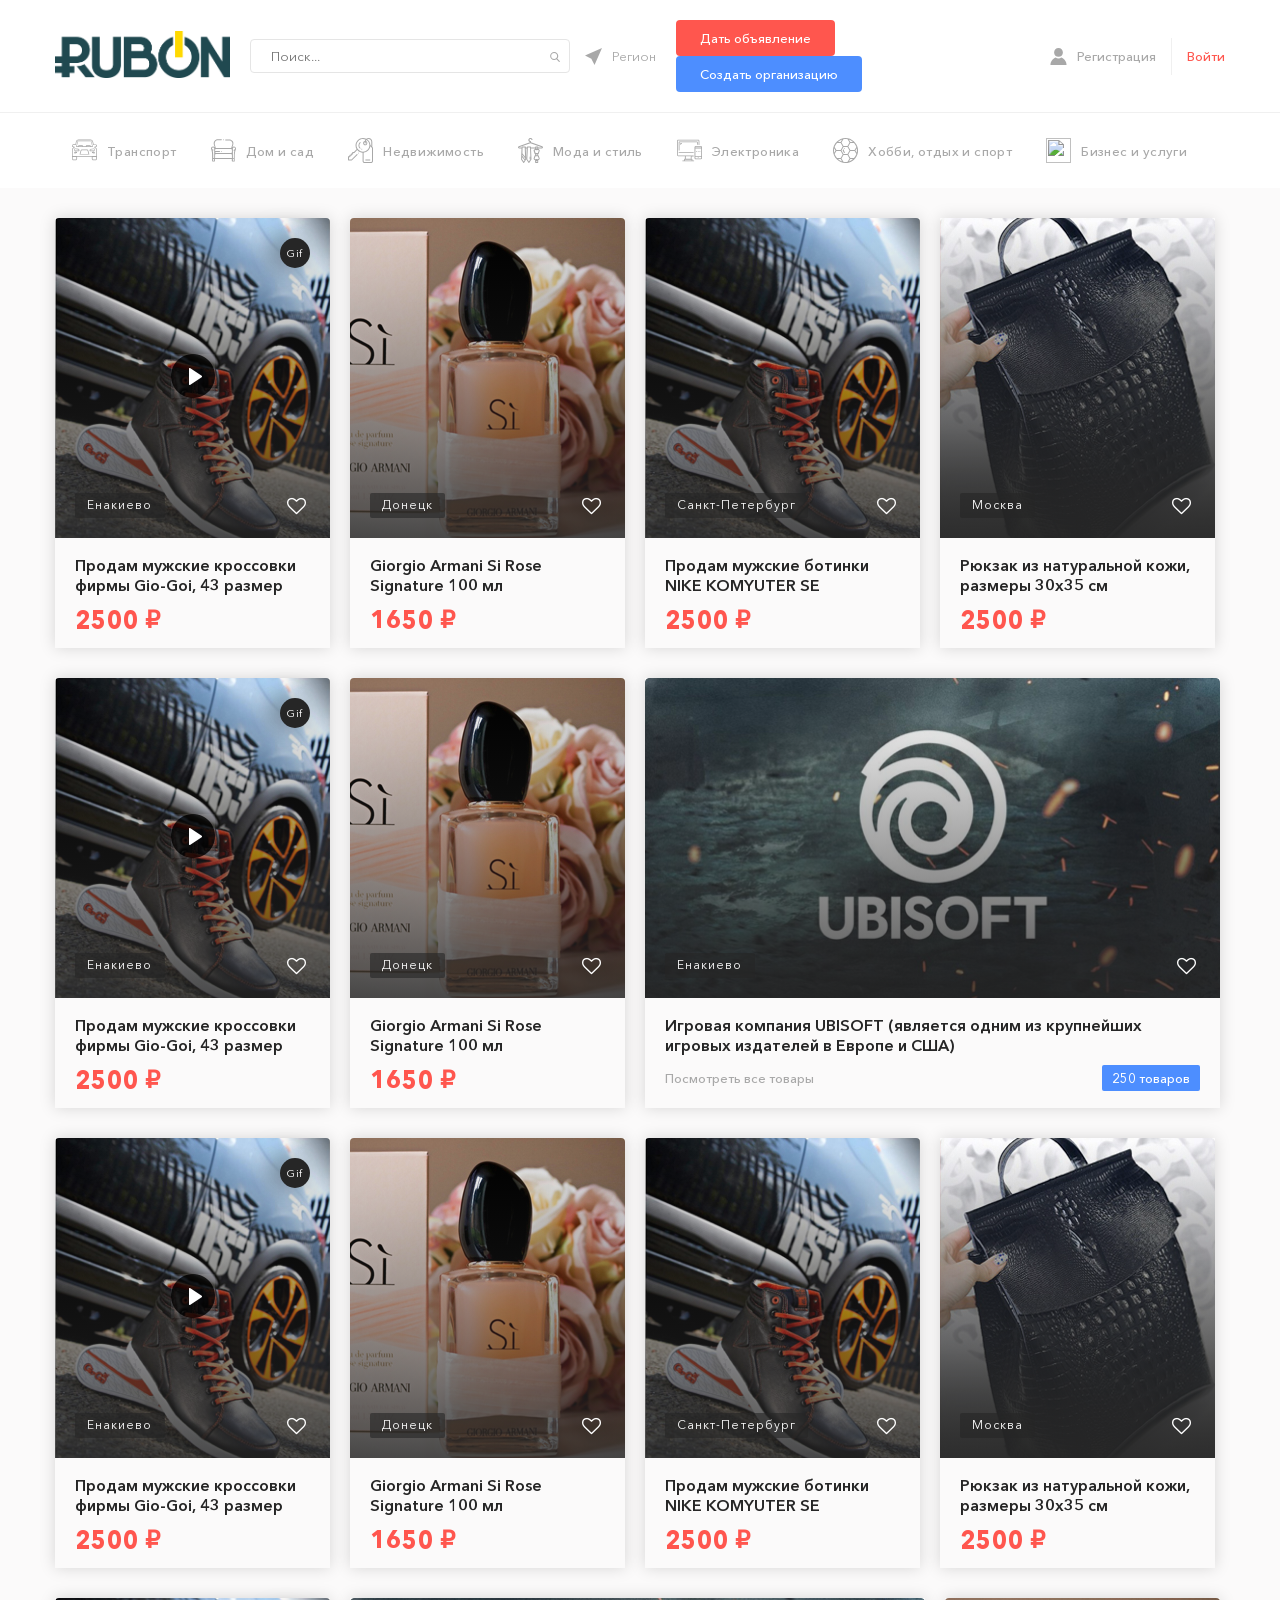
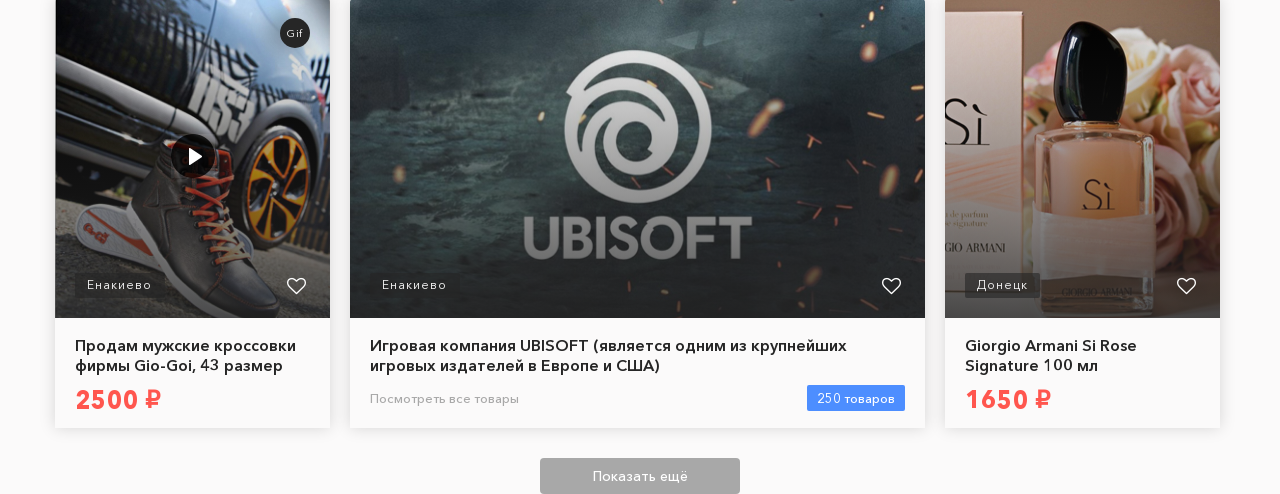
==== commit f65b5d78: "almost all page" ====
--- a/index.html
+++ b/index.html
@@ -60,15 +60,16 @@
     </div>
 
     <nav class="header__categories">
-        <div class="container container_flex">
-            <div class="header__categories-wrap">
-                <div class="header__category-wrap js_showCategoryList">
-                    <div class="header__category">
-                        <a class="header__link header__link_category" href="#">
-                            <img class="header__category-icon" src="img/icons/car.svg" width="25" height="25" alt="">
-                            <span class="header__category-text">Транспорт</span>
-                        </a>
-                    </div>
+        <div class="container">
+            <div class="header__categories_overflow">
+                <div class="header__categories-wrap">
+                    <div class="header__category-wrap js_showCategoryList">
+                        <div class="header__category">
+                            <a class="header__link header__link_category" href="#">
+                                <img class="header__category-icon" src="img/icons/car.svg" width="25" height="25" alt="">
+                                <span class="header__category-text">Транспорт</span>
+                            </a>
+                        </div>
 
 <!-- start dropdown-02.html-->
 <ul class="header__dropdown">
@@ -93,15 +94,15 @@
 	</li>
 </ul>
 <!-- end dropdown-02.html-->
-                </div>
-
-                <div class="header__category-wrap js_showCategoryList">
-                    <div class="header__category">
-                        <a class="header__link header__link_category" href="#">
-                            <img class="header__category-icon" src="img/icons/chair.svg" width="25" height="25" alt="">
-                            <span class="header__category-text">Дом и сад</span>
-                        </a>
                     </div>
+
+                    <div class="header__category-wrap js_showCategoryList">
+                        <div class="header__category">
+                            <a class="header__link header__link_category" href="#">
+                                <img class="header__category-icon" src="img/icons/chair.svg" width="25" height="25" alt="">
+                                <span class="header__category-text">Дом и сад</span>
+                            </a>
+                        </div>
 
 <!-- start dropdown-02.html-->
 <ul class="header__dropdown">
@@ -126,15 +127,15 @@
 	</li>
 </ul>
 <!-- end dropdown-02.html-->
-                </div>
-
-                <div class="header__category-wrap js_showCategoryList">
-                    <div class="header__category">
-                        <a class="header__link header__link_category" href="#">
-                            <img class="header__category-icon" src="img/icons/key.svg" width="25" height="25" alt="">
-                            <span class="header__category-text">Недвижимость</span>
-                        </a>
                     </div>
+
+                    <div class="header__category-wrap js_showCategoryList">
+                        <div class="header__category">
+                            <a class="header__link header__link_category" href="#">
+                                <img class="header__category-icon" src="img/icons/key.svg" width="25" height="25" alt="">
+                                <span class="header__category-text">Недвижимость</span>
+                            </a>
+                        </div>
 
 <!-- start dropdown-02.html-->
 <ul class="header__dropdown">
@@ -159,15 +160,15 @@
 	</li>
 </ul>
 <!-- end dropdown-02.html-->
-                </div>
-
-                <div class="header__category-wrap js_showCategoryList">
-                    <div class="header__category">
-                        <a class="header__link header__link_category" href="#">
-                            <img class="header__category-icon" src="img/icons/necktie.svg" width="25" height="25" alt="">
-                            <span class="header__category-text">Мода и стиль</span>
-                        </a>
                     </div>
+
+                    <div class="header__category-wrap js_showCategoryList">
+                        <div class="header__category">
+                            <a class="header__link header__link_category" href="#">
+                                <img class="header__category-icon" src="img/icons/necktie.svg" width="25" height="25" alt="">
+                                <span class="header__category-text">Мода и стиль</span>
+                            </a>
+                        </div>
 
 <!-- start dropdown-01.html-->
 <ul class="header__dropdown">
@@ -236,15 +237,15 @@
 	</li>
 </ul>
 <!-- end dropdown-01.html-->
-                </div>
-
-                <div class="header__category-wrap js_showCategoryList">
-                    <div class="header__category">
-                        <a class="header__link header__link_category" href="#">
-                            <img class="header__category-icon" src="img/icons/devices.svg" width="25" height="25" alt="">
-                            <span class="header__category-text">Электроника</span>
-                        </a>
                     </div>
+
+                    <div class="header__category-wrap js_showCategoryList">
+                        <div class="header__category">
+                            <a class="header__link header__link_category" href="#">
+                                <img class="header__category-icon" src="img/icons/devices.svg" width="25" height="25" alt="">
+                                <span class="header__category-text">Электроника</span>
+                            </a>
+                        </div>
 
 <!-- start dropdown-01.html-->
 <ul class="header__dropdown">
@@ -313,15 +314,15 @@
 	</li>
 </ul>
 <!-- end dropdown-01.html-->
-                </div>
-
-                <div class="header__category-wrap js_showCategoryList">
-                    <div class="header__category">
-                        <a class="header__link header__link_category" href="#">
-                            <img class="header__category-icon" src="img/icons/ball.svg" width="25" height="25" alt="">
-                            <span class="header__category-text">Хобби, отдых и спорт</span>
-                        </a>
                     </div>
+
+                    <div class="header__category-wrap js_showCategoryList">
+                        <div class="header__category">
+                            <a class="header__link header__link_category" href="#">
+                                <img class="header__category-icon" src="img/icons/ball.svg" width="25" height="25" alt="">
+                                <span class="header__category-text">Хобби, отдых и спорт</span>
+                            </a>
+                        </div>
 
 <!-- start dropdown-02.html-->
 <ul class="header__dropdown">
@@ -346,15 +347,15 @@
 	</li>
 </ul>
 <!-- end dropdown-02.html-->
-                </div>
-
-                <div class="header__category-wrap js_showCategoryList">
-                    <div class="header__category">
-                        <a class="header__link header__link_category" href="#">
-                            <img class="header__category-icon" src="img/icons/business.svg" width="25" height="25" alt="">
-                            <span class="header__category-text">Бизнес и услуги</span>
-                        </a>
                     </div>
+
+                    <div class="header__category-wrap js_showCategoryList">
+                        <div class="header__category">
+                            <a class="header__link header__link_category" href="#">
+                                <img class="header__category-icon" src="img/icons/business.svg" width="25" height="25" alt="">
+                                <span class="header__category-text">Бизнес и услуги</span>
+                            </a>
+                        </div>
 
 <!-- start dropdown-01.html-->
 <ul class="header__dropdown">
@@ -423,15 +424,15 @@
 	</li>
 </ul>
 <!-- end dropdown-01.html-->
-                </div>
-
-                <div class="header__category-wrap header__category_hidden js_showCategoryList">
-                    <div class="header__category">
-                        <a class="header__link header__link_category" href="#">
-                            <img class="header__category-icon" src="img/icons/paw.svg" width="25" height="25" alt="">
-                            <span class="header__category-text">Животные</span>
-                        </a>
                     </div>
+
+                    <div class="header__category-wrap js_showCategoryList">
+                        <div class="header__category">
+                            <a class="header__link header__link_category" href="#">
+                                <img class="header__category-icon" src="img/icons/paw.svg" width="25" height="25" alt="">
+                                <span class="header__category-text">Животные</span>
+                            </a>
+                        </div>
 
 <!-- start dropdown-01.html-->
 <ul class="header__dropdown">
@@ -500,15 +501,15 @@
 	</li>
 </ul>
 <!-- end dropdown-01.html-->
-                </div>
-
-                <div class="header__category-wrap header__category_hidden js_showCategoryList">
-                    <div class="header__category">
-                        <a class="header__link header__link_category" href="#">
-                            <img class="header__category-icon" src="img/icons/job.svg" width="25" height="25" alt="">
-                            <span class="header__category-text">Работа</span>
-                        </a>
                     </div>
+
+                    <div class="header__category-wrap js_showCategoryList">
+                        <div class="header__category">
+                            <a class="header__link header__link_category" href="#">
+                                <img class="header__category-icon" src="img/icons/job.svg" width="25" height="25" alt="">
+                                <span class="header__category-text">Работа</span>
+                            </a>
+                        </div>
 
 <!-- start dropdown-02.html-->
 <ul class="header__dropdown">
@@ -533,15 +534,15 @@
 	</li>
 </ul>
 <!-- end dropdown-02.html-->
-                </div>
-
-                <div class="header__category-wrap header__category_hidden js_showCategoryList">
-                    <div class="header__category">
-                        <a class="header__link header__link_category" href="#">
-                            <img class="header__category-icon" src="img/icons/bear.svg" width="25" height="25" alt="">
-                            <span class="header__category-text">Детский мир</span>
-                        </a>
                     </div>
+
+                    <div class="header__category-wrap js_showCategoryList">
+                        <div class="header__category">
+                            <a class="header__link header__link_category" href="#">
+                                <img class="header__category-icon" src="img/icons/bear.svg" width="25" height="25" alt="">
+                                <span class="header__category-text">Детский мир</span>
+                            </a>
+                        </div>
 
 <!-- start dropdown-02.html-->
 <ul class="header__dropdown">
@@ -566,12 +567,15 @@
 	</li>
 </ul>
 <!-- end dropdown-02.html-->
+                    </div>
+
+                    
                 </div>
+
+                <button class="header__category-next js_nextCategories" type="button">
+                    <img src="img/icons/arrow.svg" width="9" height="16" alt="">
+                </button>
             </div>
-
-            <button class="header__category-next js_nextCategories" type="button">
-                <img src="img/icons/arrow.svg" width="9" height="16" alt="">
-            </button>
         </div>
     </nav>
 </header>
@@ -716,7 +720,644 @@
 <!-- end header.html-->
 
 <!-- start content.html-->
-
+<main class="main-index">
+	<div class="container">
+		<div class="items__wrap">
+<!-- start item-01.html-->
+<div class="item item_gif">
+	<div class="item__head">
+		<a href="#">
+			<img class="item__img" src="img/shoes.jpg" alt="">
+		</a>
+
+		<div class="item__overlay">
+			<a class="item__overlay-link" href="#"></a>
+		</div>
+
+		<div class="item__head-container">
+			<div class="item__photos">
+				<i class="demo-icon icon-camera item__photos-camera">&#xe803;</i>
+				<span class="item__photos-value">1</span>
+			</div>
+
+			<div class="item__is-gif-wrap">
+				<span class="item__is-gif">Gif</span>
+			</div>
+
+			<div class="item__play-gif">
+				<img src="img/icons/play-btn.png" width="44" height="44" alt="">
+			</div>
+
+			<div class="item__city">
+				<a class="item__city-name" href="#">Енакиево</a>
+			</div>
+
+			<div class="item__like">
+				<i class="demo-icon icon-heart-empty">&#xe800;</i>
+			</div>
+		</div>
+	</div>
+
+	<div class="item__bot">
+		<a class="item__name" href="#">Продам мужские кроссовки фирмы Gio-Goi, 43 размер</a>
+
+		<div class="item__price">
+			<span class="item__price-value">2500</span>
+			<span class="item__price-currency">&#8381;</span>
+		</div>
+	</div>
+</div>
+<!-- end item-01.html-->
+<!-- start item-02.html-->
+<div class="item">
+	<div class="item__head">
+		<a href="#">
+			<img class="item__img" src="img/perfume.jpg" alt="">
+		</a>
+
+		<div class="item__overlay">
+			<a class="item__overlay-link" href="#"></a>
+		</div>
+
+		<div class="item__head-container">
+			<div class="item__photos">
+				<i class="demo-icon icon-camera item__photos-camera">&#xe803;</i>
+				<span class="item__photos-value">20</span>
+			</div>
+
+			<div class="item__is-gif-wrap">
+				<span class="item__is-gif">Gif</span>
+			</div>
+
+			<div class="item__play-gif">
+				<img src="img/icons/play-btn.png" width="44" height="44" alt="">
+			</div>
+
+			<div class="item__city">
+				<a class="item__city-name" href="#">Донецк</a>
+			</div>
+
+			<div class="item__like">
+				<i class="demo-icon icon-heart-empty">&#xe800;</i>
+			</div>
+		</div>
+	</div>
+
+	<div class="item__bot">
+		<a class="item__name" href="#">Giorgio Armani Si Rose Signature 100 мл</a>
+
+		<div class="item__price">
+			<span class="item__price-value">1650</span>
+			<span class="item__price-currency">&#8381;</span>
+		</div>
+	</div>
+</div>
+<!-- end item-02.html-->
+<!-- start item-03.html-->
+<div class="item">
+	<div class="item__head">
+		<a href="#">
+			<img class="item__img" src="img/shoes.jpg" alt="">
+		</a>
+
+		<div class="item__overlay">
+			<a class="item__overlay-link" href="#"></a>
+		</div>
+
+		<div class="item__head-container">
+			<div class="item__photos">
+				<i class="demo-icon icon-camera item__photos-camera">&#xe803;</i>
+				<span class="item__photos-value">100500</span>
+			</div>
+
+			<div class="item__is-gif-wrap">
+				<span class="item__is-gif">Gif</span>
+			</div>
+
+			<div class="item__play-gif">
+				<img src="img/icons/play-btn.png" width="44" height="44" alt="">
+			</div>
+
+			<div class="item__city">
+				<a class="item__city-name" href="#">Санкт-Петербург</a>
+			</div>
+
+			<div class="item__like">
+				<i class="demo-icon icon-heart-empty">&#xe800;</i>
+			</div>
+		</div>
+	</div>
+
+	<div class="item__bot">
+		<a class="item__name" href="#">Продам мужские ботинки NIKE KOMYUTER SE</a>
+
+		<div class="item__price">
+			<span class="item__price-value">2500</span>
+			<span class="item__price-currency">&#8381;</span>
+		</div>
+	</div>
+</div>
+<!-- end item-03.html-->
+<!-- start item-04.html-->
+<div class="item">
+	<div class="item__head">
+		<a href="#">
+			<img class="item__img" src="img/bag.jpg" alt="">
+		</a>
+
+		<div class="item__overlay">
+			<a class="item__overlay-link" href="#"></a>
+		</div>
+
+		<div class="item__head-container">
+			<div class="item__photos">
+				<i class="demo-icon icon-camera item__photos-camera">&#xe803;</i>
+				<span class="item__photos-value">5</span>
+			</div>
+
+			<div class="item__is-gif-wrap">
+				<span class="item__is-gif">Gif</span>
+			</div>
+
+			<div class="item__play-gif">
+				<img src="img/icons/play-btn.png" width="44" height="44" alt="">
+			</div>
+
+			<div class="item__city">
+				<a class="item__city-name" href="#">Москва</a>
+			</div>
+
+			<div class="item__like">
+				<i class="demo-icon icon-heart-empty">&#xe800;</i>
+			</div>
+		</div>
+	</div>
+
+	<div class="item__bot">
+		<a class="item__name" href="#">Рюкзак из натуральной кожи, размеры 30х35 см</a>
+
+		<div class="item__price">
+			<span class="item__price-value">2500</span>
+			<span class="item__price-currency">&#8381;</span>
+		</div>
+	</div>
+</div>
+<!-- end item-04.html-->
+<!-- start item-01.html-->
+<div class="item item_gif">
+	<div class="item__head">
+		<a href="#">
+			<img class="item__img" src="img/shoes.jpg" alt="">
+		</a>
+
+		<div class="item__overlay">
+			<a class="item__overlay-link" href="#"></a>
+		</div>
+
+		<div class="item__head-container">
+			<div class="item__photos">
+				<i class="demo-icon icon-camera item__photos-camera">&#xe803;</i>
+				<span class="item__photos-value">1</span>
+			</div>
+
+			<div class="item__is-gif-wrap">
+				<span class="item__is-gif">Gif</span>
+			</div>
+
+			<div class="item__play-gif">
+				<img src="img/icons/play-btn.png" width="44" height="44" alt="">
+			</div>
+
+			<div class="item__city">
+				<a class="item__city-name" href="#">Енакиево</a>
+			</div>
+
+			<div class="item__like">
+				<i class="demo-icon icon-heart-empty">&#xe800;</i>
+			</div>
+		</div>
+	</div>
+
+	<div class="item__bot">
+		<a class="item__name" href="#">Продам мужские кроссовки фирмы Gio-Goi, 43 размер</a>
+
+		<div class="item__price">
+			<span class="item__price-value">2500</span>
+			<span class="item__price-currency">&#8381;</span>
+		</div>
+	</div>
+</div>
+<!-- end item-01.html-->
+<!-- start item-02.html-->
+<div class="item">
+	<div class="item__head">
+		<a href="#">
+			<img class="item__img" src="img/perfume.jpg" alt="">
+		</a>
+
+		<div class="item__overlay">
+			<a class="item__overlay-link" href="#"></a>
+		</div>
+
+		<div class="item__head-container">
+			<div class="item__photos">
+				<i class="demo-icon icon-camera item__photos-camera">&#xe803;</i>
+				<span class="item__photos-value">20</span>
+			</div>
+
+			<div class="item__is-gif-wrap">
+				<span class="item__is-gif">Gif</span>
+			</div>
+
+			<div class="item__play-gif">
+				<img src="img/icons/play-btn.png" width="44" height="44" alt="">
+			</div>
+
+			<div class="item__city">
+				<a class="item__city-name" href="#">Донецк</a>
+			</div>
+
+			<div class="item__like">
+				<i class="demo-icon icon-heart-empty">&#xe800;</i>
+			</div>
+		</div>
+	</div>
+
+	<div class="item__bot">
+		<a class="item__name" href="#">Giorgio Armani Si Rose Signature 100 мл</a>
+
+		<div class="item__price">
+			<span class="item__price-value">1650</span>
+			<span class="item__price-currency">&#8381;</span>
+		</div>
+	</div>
+</div>
+<!-- end item-02.html-->
+<!-- start company.html-->
+<div class="item item_company">
+	<div class="item__head">
+		<a href="#">
+			<img class="item__img" src="img/company.jpg" alt="">
+		</a>
+
+		<div class="item__overlay">
+			<a class="item__overlay-link" href="#"></a>
+		</div>
+
+		<div class="item__head-container">
+			<div class="item__photos">
+				<i class="demo-icon icon-camera item__photos-camera">&#xe803;</i>
+				<span class="item__photos-value">1</span>
+			</div>
+
+			<div class="item__is-gif-wrap">
+				<span class="item__is-gif">Gif</span>
+			</div>
+
+			<div class="item__play-gif">
+				<img src="img/icons/play-btn.png" width="44" height="44" alt="">
+			</div>
+
+			<div class="item__city">
+				<a class="item__city-name" href="#">Енакиево</a>
+			</div>
+
+			<div class="item__like">
+				<i class="demo-icon icon-heart-empty">&#xe800;</i>
+			</div>
+		</div>
+	</div>
+
+	<div class="item__bot">
+		<a class="item__name" href="#">Игровая компания UBISOFT (является одним из крупнейших игровых издателей в Европе и США)</a>
+
+		<div class="item__catalogue">
+			<a href="#" class="item__all-items">Посмотреть все товары</a>
+			<span class="item__items-count">250 товаров</span>
+		</div>
+	</div>
+</div>
+<!-- end company.html-->
+<!-- start item-01.html-->
+<div class="item item_gif">
+	<div class="item__head">
+		<a href="#">
+			<img class="item__img" src="img/shoes.jpg" alt="">
+		</a>
+
+		<div class="item__overlay">
+			<a class="item__overlay-link" href="#"></a>
+		</div>
+
+		<div class="item__head-container">
+			<div class="item__photos">
+				<i class="demo-icon icon-camera item__photos-camera">&#xe803;</i>
+				<span class="item__photos-value">1</span>
+			</div>
+
+			<div class="item__is-gif-wrap">
+				<span class="item__is-gif">Gif</span>
+			</div>
+
+			<div class="item__play-gif">
+				<img src="img/icons/play-btn.png" width="44" height="44" alt="">
+			</div>
+
+			<div class="item__city">
+				<a class="item__city-name" href="#">Енакиево</a>
+			</div>
+
+			<div class="item__like">
+				<i class="demo-icon icon-heart-empty">&#xe800;</i>
+			</div>
+		</div>
+	</div>
+
+	<div class="item__bot">
+		<a class="item__name" href="#">Продам мужские кроссовки фирмы Gio-Goi, 43 размер</a>
+
+		<div class="item__price">
+			<span class="item__price-value">2500</span>
+			<span class="item__price-currency">&#8381;</span>
+		</div>
+	</div>
+</div>
+<!-- end item-01.html-->
+<!-- start item-02.html-->
+<div class="item">
+	<div class="item__head">
+		<a href="#">
+			<img class="item__img" src="img/perfume.jpg" alt="">
+		</a>
+
+		<div class="item__overlay">
+			<a class="item__overlay-link" href="#"></a>
+		</div>
+
+		<div class="item__head-container">
+			<div class="item__photos">
+				<i class="demo-icon icon-camera item__photos-camera">&#xe803;</i>
+				<span class="item__photos-value">20</span>
+			</div>
+
+			<div class="item__is-gif-wrap">
+				<span class="item__is-gif">Gif</span>
+			</div>
+
+			<div class="item__play-gif">
+				<img src="img/icons/play-btn.png" width="44" height="44" alt="">
+			</div>
+
+			<div class="item__city">
+				<a class="item__city-name" href="#">Донецк</a>
+			</div>
+
+			<div class="item__like">
+				<i class="demo-icon icon-heart-empty">&#xe800;</i>
+			</div>
+		</div>
+	</div>
+
+	<div class="item__bot">
+		<a class="item__name" href="#">Giorgio Armani Si Rose Signature 100 мл</a>
+
+		<div class="item__price">
+			<span class="item__price-value">1650</span>
+			<span class="item__price-currency">&#8381;</span>
+		</div>
+	</div>
+</div>
+<!-- end item-02.html-->
+<!-- start item-03.html-->
+<div class="item">
+	<div class="item__head">
+		<a href="#">
+			<img class="item__img" src="img/shoes.jpg" alt="">
+		</a>
+
+		<div class="item__overlay">
+			<a class="item__overlay-link" href="#"></a>
+		</div>
+
+		<div class="item__head-container">
+			<div class="item__photos">
+				<i class="demo-icon icon-camera item__photos-camera">&#xe803;</i>
+				<span class="item__photos-value">100500</span>
+			</div>
+
+			<div class="item__is-gif-wrap">
+				<span class="item__is-gif">Gif</span>
+			</div>
+
+			<div class="item__play-gif">
+				<img src="img/icons/play-btn.png" width="44" height="44" alt="">
+			</div>
+
+			<div class="item__city">
+				<a class="item__city-name" href="#">Санкт-Петербург</a>
+			</div>
+
+			<div class="item__like">
+				<i class="demo-icon icon-heart-empty">&#xe800;</i>
+			</div>
+		</div>
+	</div>
+
+	<div class="item__bot">
+		<a class="item__name" href="#">Продам мужские ботинки NIKE KOMYUTER SE</a>
+
+		<div class="item__price">
+			<span class="item__price-value">2500</span>
+			<span class="item__price-currency">&#8381;</span>
+		</div>
+	</div>
+</div>
+<!-- end item-03.html-->
+<!-- start item-04.html-->
+<div class="item">
+	<div class="item__head">
+		<a href="#">
+			<img class="item__img" src="img/bag.jpg" alt="">
+		</a>
+
+		<div class="item__overlay">
+			<a class="item__overlay-link" href="#"></a>
+		</div>
+
+		<div class="item__head-container">
+			<div class="item__photos">
+				<i class="demo-icon icon-camera item__photos-camera">&#xe803;</i>
+				<span class="item__photos-value">5</span>
+			</div>
+
+			<div class="item__is-gif-wrap">
+				<span class="item__is-gif">Gif</span>
+			</div>
+
+			<div class="item__play-gif">
+				<img src="img/icons/play-btn.png" width="44" height="44" alt="">
+			</div>
+
+			<div class="item__city">
+				<a class="item__city-name" href="#">Москва</a>
+			</div>
+
+			<div class="item__like">
+				<i class="demo-icon icon-heart-empty">&#xe800;</i>
+			</div>
+		</div>
+	</div>
+
+	<div class="item__bot">
+		<a class="item__name" href="#">Рюкзак из натуральной кожи, размеры 30х35 см</a>
+
+		<div class="item__price">
+			<span class="item__price-value">2500</span>
+			<span class="item__price-currency">&#8381;</span>
+		</div>
+	</div>
+</div>
+<!-- end item-04.html-->
+<!-- start item-01.html-->
+<div class="item item_gif">
+	<div class="item__head">
+		<a href="#">
+			<img class="item__img" src="img/shoes.jpg" alt="">
+		</a>
+
+		<div class="item__overlay">
+			<a class="item__overlay-link" href="#"></a>
+		</div>
+
+		<div class="item__head-container">
+			<div class="item__photos">
+				<i class="demo-icon icon-camera item__photos-camera">&#xe803;</i>
+				<span class="item__photos-value">1</span>
+			</div>
+
+			<div class="item__is-gif-wrap">
+				<span class="item__is-gif">Gif</span>
+			</div>
+
+			<div class="item__play-gif">
+				<img src="img/icons/play-btn.png" width="44" height="44" alt="">
+			</div>
+
+			<div class="item__city">
+				<a class="item__city-name" href="#">Енакиево</a>
+			</div>
+
+			<div class="item__like">
+				<i class="demo-icon icon-heart-empty">&#xe800;</i>
+			</div>
+		</div>
+	</div>
+
+	<div class="item__bot">
+		<a class="item__name" href="#">Продам мужские кроссовки фирмы Gio-Goi, 43 размер</a>
+
+		<div class="item__price">
+			<span class="item__price-value">2500</span>
+			<span class="item__price-currency">&#8381;</span>
+		</div>
+	</div>
+</div>
+<!-- end item-01.html-->
+<!-- start company.html-->
+<div class="item item_company">
+	<div class="item__head">
+		<a href="#">
+			<img class="item__img" src="img/company.jpg" alt="">
+		</a>
+
+		<div class="item__overlay">
+			<a class="item__overlay-link" href="#"></a>
+		</div>
+
+		<div class="item__head-container">
+			<div class="item__photos">
+				<i class="demo-icon icon-camera item__photos-camera">&#xe803;</i>
+				<span class="item__photos-value">1</span>
+			</div>
+
+			<div class="item__is-gif-wrap">
+				<span class="item__is-gif">Gif</span>
+			</div>
+
+			<div class="item__play-gif">
+				<img src="img/icons/play-btn.png" width="44" height="44" alt="">
+			</div>
+
+			<div class="item__city">
+				<a class="item__city-name" href="#">Енакиево</a>
+			</div>
+
+			<div class="item__like">
+				<i class="demo-icon icon-heart-empty">&#xe800;</i>
+			</div>
+		</div>
+	</div>
+
+	<div class="item__bot">
+		<a class="item__name" href="#">Игровая компания UBISOFT (является одним из крупнейших игровых издателей в Европе и США)</a>
+
+		<div class="item__catalogue">
+			<a href="#" class="item__all-items">Посмотреть все товары</a>
+			<span class="item__items-count">250 товаров</span>
+		</div>
+	</div>
+</div>
+<!-- end company.html-->
+<!-- start item-02.html-->
+<div class="item">
+	<div class="item__head">
+		<a href="#">
+			<img class="item__img" src="img/perfume.jpg" alt="">
+		</a>
+
+		<div class="item__overlay">
+			<a class="item__overlay-link" href="#"></a>
+		</div>
+
+		<div class="item__head-container">
+			<div class="item__photos">
+				<i class="demo-icon icon-camera item__photos-camera">&#xe803;</i>
+				<span class="item__photos-value">20</span>
+			</div>
+
+			<div class="item__is-gif-wrap">
+				<span class="item__is-gif">Gif</span>
+			</div>
+
+			<div class="item__play-gif">
+				<img src="img/icons/play-btn.png" width="44" height="44" alt="">
+			</div>
+
+			<div class="item__city">
+				<a class="item__city-name" href="#">Донецк</a>
+			</div>
+
+			<div class="item__like">
+				<i class="demo-icon icon-heart-empty">&#xe800;</i>
+			</div>
+		</div>
+	</div>
+
+	<div class="item__bot">
+		<a class="item__name" href="#">Giorgio Armani Si Rose Signature 100 мл</a>
+
+		<div class="item__price">
+			<span class="item__price-value">1650</span>
+			<span class="item__price-currency">&#8381;</span>
+		</div>
+	</div>
+</div>
+<!-- end item-02.html-->
+		</div>
+
+		<button class="more-items" type="button">Показать ещё</button>
+	</div>
+</main>
 <!-- end content.html-->
 
 <!-- start html_close.html-->
--- a/css/styles.min.css
+++ b/css/styles.min.css
@@ -1,2 +1,2 @@
-body,html{width:100%}body{margin:0;padding:0;border:0;font-weight:inherit;font-style:inherit;text-align:left;vertical-align:baseline;counter-reset:counter;font-family:AvenirNextCyr,sans-serif;font-weight:400;font-stretch:normal;color:#262626}a{text-decoration:none}a:active,a:focus,a:hover{text-decoration:none;color:inherit}input,input:active,input:focus,input:hover,textarea,textarea:active,textarea:focus,textarea:hover{outline:none}.demo-icon{font-family:fontello;font-style:normal;font-weight:400;speak:none;display:inline-block;text-decoration:inherit;width:1em;margin-right:.2em;text-align:center;font-variant:normal;text-transform:none;-webkit-font-smoothing:antialiased;-moz-osx-font-smoothing:grayscale}.container{-webkit-box-sizing:border-box;box-sizing:border-box;margin-right:auto;margin-left:auto;position:relative}.container_flex{display:-webkit-box;display:-ms-flexbox;display:flex;-webkit-box-align:center;-ms-flex-align:center;align-items:center}@media (max-width:768px){.container{width:100%;padding:0 10px}}@media (min-width:768px){.container{width:750px;padding:0 10px}}@media (min-width:992px){.container{width:960px;padding:0 15px}}@media (min-width:1200px){.container{width:1170px;padding:0}}.btn{padding:10px 24px;font-weight:500;background-color:transparent;border:none;border-radius:4px;cursor:pointer}.btn,.btn:active,.btn:focus,.btn:hover{color:#fff}.btn_modal{width:49%;color:#262626;border:1px solid #a8a8a8}.btn_modal-red{width:49%;border:1px solid #ff564e}.btn_modal-red,.btn_red{color:#fff;background-color:#ff564e}.btn_red{border:none}.btn_blue{background-color:#4d8eff}.btn_reg{display:-webkit-box;display:-ms-flexbox;display:flex;-webkit-box-align:center;-ms-flex-align:center;align-items:center}.btn_reg,.btn_reg:active,.btn_reg:focus,.btn_reg:hover{color:#a8a8a8}.btn_enter,.btn_enter:active,.btn_enter:focus,.btn_enter:hover{color:#ff564e}.modal{position:fixed;display:none}.modal,.modal__overlay{top:0;left:0;width:100%;height:100%}.modal__overlay{position:absolute;background-color:rgba(0,0,0,.5)}.modal__content{position:absolute;top:50%;left:50%;-webkit-transform:translate(-50%,-50%);-ms-transform:translate(-50%,-50%);transform:translate(-50%,-50%);-webkit-box-orient:vertical;-webkit-box-direction:normal;-ms-flex-direction:column;flex-direction:column;-webkit-box-pack:justify;-ms-flex-pack:justify;justify-content:space-between;width:800px;height:600px;background-color:#fff;border-radius:4px}.modal__header{padding:30px}.modal__title{margin:0}.modal__form-location{width:100%}.modal__city-search{width:100%;padding:15px 30px;font-size:20px;font-weight:500;border:none;border-top:1px solid #f0f0f0;border-bottom:1px solid #f0f0f0}.modal__close{position:absolute;top:-15px;right:-15px;padding:3px 10px;font-size:20px;background-color:#fff;border:none;border-radius:50%;-webkit-box-shadow:0 4px 12px 0 rgba(0,0,0,.1);box-shadow:0 4px 12px 0 rgba(0,0,0,.1);cursor:pointer}.modal__footer{-webkit-box-pack:justify;-ms-flex-pack:justify;justify-content:space-between}.city-choise__list,.modal__footer{display:-webkit-box;display:-ms-flexbox;display:flex;padding:30px}.city-choise__list{-webkit-box-orient:vertical;-webkit-box-direction:normal;-ms-flex-direction:column;flex-direction:column;-ms-flex-wrap:wrap;flex-wrap:wrap;height:300px;margin:0;list-style:none;overflow:hidden}.city-choise__li{width:25%;margin-top:10px}.city-choise__li:nth-child(10n+1){margin-top:0}.reg-icon{margin-right:10px}.header{font-size:13px}.header__link{font-weight:500;letter-spacing:.4px;color:#a8a8a8}.header__link_category{position:relative;display:-webkit-box;display:-ms-flexbox;display:flex;-webkit-box-align:center;-ms-flex-align:center;align-items:center;height:100%;padding:25px 17px;white-space:nowrap}.header__link_category:hover{color:#a8a8a8;background-color:#f1efef}.header__link_category:hover:before{content:"";position:absolute;bottom:0;left:50%;-webkit-transform:translateX(-50%);-ms-transform:translateX(-50%);transform:translateX(-50%);border:7px solid transparent;border-bottom:7px solid #fff}.header__link_category:active,.header__link_category:focus{color:#a8a8a8}.header__link_dropdown{padding:7px 0;color:#262626}.header__link_dropdown:active,.header__link_dropdown:focus,.header__link_dropdown:hover{color:#a8a8a8}.header__top{padding:20px 0}.header__logo{margin-right:20px}.header__form-wrap{display:-webkit-box;display:-ms-flexbox;display:flex;-webkit-box-align:center;-ms-flex-align:center;align-items:center;margin-right:20px}.header__form{position:relative;margin-right:15px}.header__search{width:320px;padding:8px 20px;border:1px solid #e5e5e5;border-radius:4px}.header__submit{position:absolute;left:-99999px;z-index:-999}.header__submit-label{position:absolute;top:10px;right:10px}.header__region-img{margin-right:10px}.header__region-btn{display:-webkit-box;display:-ms-flexbox;display:flex;-webkit-box-align:center;-ms-flex-align:center;align-items:center;padding:0;color:#a8a8a8;background-color:transparent;border:none;cursor:pointer}.header__adverts{margin-right:20px}.header__adverts-btn:first-child{margin-right:10px}.header__profile{display:-webkit-box;display:-ms-flexbox;display:flex;-webkit-box-align:center;-ms-flex-align:center;align-items:center}.header__profile-btn{padding:10px 0;border-radius:0}.header__profile-btn:first-child{padding-right:15px;border-right:1px solid #f0f0f0}.header__profile-btn:last-child{padding-left:15px}.header__categories{border-top:1px solid #f0f0f0}.header__categories-wrap{display:-webkit-box;display:-ms-flexbox;display:flex;-webkit-box-align:center;-ms-flex-align:center;align-items:center}.header__dropdown{position:absolute;display:none;-webkit-box-orient:vertical;-webkit-box-direction:normal;-ms-flex-direction:column;flex-direction:column;-ms-flex-wrap:wrap;flex-wrap:wrap;max-height:275px;margin:0;padding:30px;list-style:none}.header__dropdown-li{width:150px;padding:7px 0}.header__dropdown-li:nth-child(9n+1){margin-top:0}.header__category-wrap{position:relative}.header__category_hidden{display:none}.header__category-next{position:absolute;right:0;display:-webkit-box;display:-ms-flexbox;display:flex;padding:25px 10px;background-color:#fff;border:none;cursor:pointer}.header__category-icon{margin-right:10px}.rotateCategoryBtn{-webkit-transform:rotate(180deg);-ms-transform:rotate(180deg);transform:rotate(180deg)}
+body,html{width:100%}body{margin:0;padding:0;border:0;font-weight:inherit;font-style:inherit;text-align:left;vertical-align:baseline;counter-reset:counter;font-family:AvenirNextCyr,sans-serif;font-weight:400;font-stretch:normal;color:#262626}a{text-decoration:none}a:active,a:focus,a:hover{text-decoration:none;color:inherit}input,input:active,input:focus,input:hover,textarea,textarea:active,textarea:focus,textarea:hover{outline:none}.demo-icon{font-family:fontello;font-style:normal;font-weight:400;speak:none;display:inline-block;text-decoration:inherit;width:1em;margin-right:.2em;text-align:center;font-variant:normal;text-transform:none;-webkit-font-smoothing:antialiased;-moz-osx-font-smoothing:grayscale}.container{-webkit-box-sizing:border-box;box-sizing:border-box;margin-right:auto;margin-left:auto;position:relative}.container_flex{display:-webkit-box;display:-ms-flexbox;display:flex;-webkit-box-align:center;-ms-flex-align:center;align-items:center}@media (max-width:768px){.container{width:100%;padding:0 10px}}@media (min-width:768px){.container{width:750px;padding:0 10px}}@media (min-width:992px){.container{width:960px;padding:0 15px}}@media (min-width:1200px){.container{width:1170px;padding:0}}.btn{padding:10px 24px;font-weight:500;background-color:transparent;border:none;border-radius:4px;cursor:pointer}.btn,.btn:active,.btn:focus,.btn:hover{color:#fff}.btn_modal{width:49%;color:#262626;border:1px solid #a8a8a8}.btn_modal-red{width:49%;border:1px solid #ff564e}.btn_modal-red,.btn_red{color:#fff;background-color:#ff564e}.btn_red{border:none}.btn_blue{background-color:#4d8eff}.btn_reg{display:-webkit-box;display:-ms-flexbox;display:flex;-webkit-box-align:center;-ms-flex-align:center;align-items:center}.btn_reg,.btn_reg:active,.btn_reg:focus,.btn_reg:hover{color:#a8a8a8}.btn_enter,.btn_enter:active,.btn_enter:focus,.btn_enter:hover{color:#ff564e}.modal{position:fixed;display:none}.modal,.modal__overlay{top:0;left:0;width:100%;height:100%}.modal__overlay{position:absolute;background-color:rgba(0,0,0,.5)}.modal__content{position:absolute;top:50%;left:50%;-webkit-transform:translate(-50%,-50%);-ms-transform:translate(-50%,-50%);transform:translate(-50%,-50%);-webkit-box-orient:vertical;-webkit-box-direction:normal;-ms-flex-direction:column;flex-direction:column;-webkit-box-pack:justify;-ms-flex-pack:justify;justify-content:space-between;width:800px;height:580px;background-color:#fff;border-radius:4px}.modal__header{padding:30px}.modal__title{margin:0;font-weight:600}.modal__form-location{width:100%}.modal__city-search{width:100%;padding:15px 30px;font-size:20px;font-weight:500;border:none;border-top:1px solid #f0f0f0;border-bottom:1px solid #f0f0f0}.modal__close{position:absolute;top:-15px;right:-15px;padding:3px 10px;font-size:20px;background-color:#fff;border:none;border-radius:50%;-webkit-box-shadow:0 4px 12px 0 rgba(0,0,0,.1);box-shadow:0 4px 12px 0 rgba(0,0,0,.1);cursor:pointer}.modal__footer{-webkit-box-pack:justify;-ms-flex-pack:justify;justify-content:space-between}.city-choise__list,.modal__footer{display:-webkit-box;display:-ms-flexbox;display:flex;padding:30px}.city-choise__list{-webkit-box-orient:vertical;-webkit-box-direction:normal;-ms-flex-direction:column;flex-direction:column;-ms-flex-wrap:wrap;flex-wrap:wrap;height:300px;margin:0;padding-bottom:0;list-style:none;overflow:hidden}.city-choise__li{width:25%;margin-top:10px}.city-choise__li:nth-child(10n+1){margin-top:0}.reg-icon{margin-right:10px}.rotateCategoryBtn{-webkit-transform:rotate(180deg);-ms-transform:rotate(180deg);transform:rotate(180deg);-webkit-transition:-webkit-transform .2s ease;transition:-webkit-transform .2s ease;-o-transition:transform ease .2s;transition:transform .2s ease;transition:transform .2s ease,-webkit-transform .2s ease}.header{font-size:13px}.header__link{font-weight:500;letter-spacing:.4px;color:#a8a8a8}.header__link_category{position:relative;display:-webkit-box;display:-ms-flexbox;display:flex;-webkit-box-align:center;-ms-flex-align:center;align-items:center;height:100%;padding:25px 17px;white-space:nowrap}.header__link_category:hover{color:#a8a8a8;background-color:#f1efef}.header__link_category:hover:before{content:"";position:absolute;bottom:0;left:50%;-webkit-transform:translateX(-50%);-ms-transform:translateX(-50%);transform:translateX(-50%);border:7px solid transparent;border-bottom:7px solid #fff}.header__link_category:active,.header__link_category:focus{color:#a8a8a8}.header__link_dropdown{padding:7px 0;color:#262626}.header__link_dropdown:active,.header__link_dropdown:focus,.header__link_dropdown:hover{color:#a8a8a8}.header__top{padding:20px 0}.header__logo{margin-right:20px}.header__form-wrap{display:-webkit-box;display:-ms-flexbox;display:flex;-webkit-box-align:center;-ms-flex-align:center;align-items:center;margin-right:20px}.header__form{position:relative;margin-right:15px}.header__search{width:320px;padding:8px 20px;border:1px solid #e5e5e5;border-radius:4px}.header__submit{position:absolute;left:-99999px;z-index:-999}.header__submit-label{position:absolute;top:10px;right:10px}.header__region-img{margin-right:10px}.header__region-btn{display:-webkit-box;display:-ms-flexbox;display:flex;-webkit-box-align:center;-ms-flex-align:center;align-items:center;padding:0;color:#a8a8a8;background-color:transparent;border:none;cursor:pointer}.header__adverts{margin-right:20px}.header__adverts-btn:first-child{margin-right:10px}.header__profile{display:-webkit-box;display:-ms-flexbox;display:flex;-webkit-box-align:center;-ms-flex-align:center;align-items:center}.header__profile-btn{padding:10px 0;border-radius:0}.header__profile-btn:first-child{padding-right:15px;border-right:1px solid #f0f0f0}.header__profile-btn:last-child{padding-left:15px}.header__categories{border-top:1px solid #f0f0f0}.header__categories-wrap{display:-webkit-box;display:-ms-flexbox;display:flex;-webkit-box-align:center;-ms-flex-align:center;align-items:center;overflow:hidden}.header__categories-wrap,.header__categories-wrap_move{-webkit-transition:margin-left .5s ease;-o-transition:margin-left ease .5s;transition:margin-left .5s ease}.header__categories-wrap_move{margin-left:-webkit-calc(-100% + 30px);margin-left:calc(-100% + 30px)}.header__categories_overflow{display:-webkit-box;display:-ms-flexbox;display:flex;-webkit-box-align:center;-ms-flex-align:center;align-items:center;overflow:hidden}.header__dropdown{position:absolute;top:100%;display:none;-webkit-box-orient:vertical;-webkit-box-direction:normal;-ms-flex-direction:column;flex-direction:column;-ms-flex-wrap:wrap;flex-wrap:wrap;max-height:275px;margin:0;padding:30px;list-style:none}.header__dropdown-li{width:150px;padding:7px 0}.header__dropdown-li:nth-child(9n+1){margin-top:0}.header__category_hidden{display:none}.header__category-next{position:absolute;right:0;display:-webkit-box;display:-ms-flexbox;display:flex;padding:25px 10px;background-color:#fff;border:none;cursor:pointer;-webkit-transition:-webkit-transform .2s ease;transition:-webkit-transform .2s ease;-o-transition:transform ease .2s;transition:transform .2s ease;transition:transform .2s ease,-webkit-transform .2s ease}.header__category-icon{margin-right:10px}.main-index{background-color:#fbfafa}.items__wrap{display:-webkit-box;display:-ms-flexbox;display:flex;-ms-flex-wrap:wrap;flex-wrap:wrap;margin:0 -10px}.item{width:275px;height:430px;margin:0 10px;margin-top:30px;-webkit-box-shadow:0 0 15px rgba(0,0,0,.15);box-shadow:0 0 15px rgba(0,0,0,.15)}.item:hover{-webkit-box-shadow:0 0 20px rgba(0,0,0,.25);box-shadow:0 0 20px rgba(0,0,0,.25)}.item_company{width:575px}.item__head{position:relative;width:100%;height:320px}.item__head-container{position:absolute;top:0;left:0;width:100%;height:100%;background-image:-webkit-gradient(linear,left bottom,left top,from(rgba(38,38,38,.81)),color-stop(99%,rgba(38,38,38,0)));background-image:-webkit-linear-gradient(bottom,rgba(38,38,38,.81),rgba(38,38,38,0) 99%);background-image:-o-linear-gradient(bottom,rgba(38,38,38,.81) 0,rgba(38,38,38,0) 99%);background-image:linear-gradient(0deg,rgba(38,38,38,.81) 0,rgba(38,38,38,0) 99%)}.item__img{-o-object-fit:cover;object-fit:cover}.item__img,.item__overlay{width:100%;height:100%;border-top-right-radius:4px;border-top-left-radius:4px}.item__overlay{position:absolute;top:0;left:0;z-index:1;display:none;background-color:rgba(96,96,96,.5)}.item__overlay-link{display:block;width:100%;height:100%}.item:hover .item__overlay{display:block}.item__photos{position:absolute;top:20px;left:20px;z-index:2;display:none;-webkit-box-pack:center;-ms-flex-pack:center;justify-content:center;-webkit-box-align:center;-ms-flex-align:center;align-items:center;height:25px;padding:0 10px;background-color:rgba(38,38,38,.6);border-radius:2px}.item__photos-camera{margin-right:5px;font-size:12px;color:#fff}.item__photos-value{font-weight:500;font-size:12px;color:#fff}.item:hover .item__photos{display:-webkit-box;display:-ms-flexbox;display:flex}.item__is-gif{font-size:11px;letter-spacing:.42px;color:#fff}.item__is-gif-wrap{position:absolute;top:20px;right:20px;z-index:2;display:none;-webkit-box-pack:center;-ms-flex-pack:center;justify-content:center;-webkit-box-align:center;-ms-flex-align:center;align-items:center;width:30px;height:30px;background-color:#262626;border-radius:50%;-webkit-box-shadow:-9px -1px 27px rgba(32,32,32,.56);box-shadow:-9px -1px 27px rgba(32,32,32,.56)}.item__city{position:absolute;bottom:20px;left:20px;z-index:2;height:25px;background-color:rgba(38,38,38,.6);border-radius:2px}.item__city-name{padding:5px 12px 7px;font-size:12px;color:#fff;letter-spacing:1.07px}.item__city-name:hover{color:#ff564e}.item__like{position:absolute;right:20px;bottom:20px;z-index:2;font-size:19px;color:#fff;cursor:pointer}.item__like:hover{color:#ff564e}.item__play-gif{position:absolute;top:50%;left:50%;-webkit-transform:translate(-50%,-50%);-ms-transform:translate(-50%,-50%);transform:translate(-50%,-50%);z-index:2;display:none}.item_gif .item__play-gif{display:block}.item_gif .item__is-gif-wrap{display:-webkit-box;display:-ms-flexbox;display:flex}.item__bot{padding:20px;padding-top:17px}.item__name{font-weight:600;font-size:16px;color:#262626;line-height:1.25}.item__name:hover{color:#a8a8a8}.item__price{margin-top:10px;font-weight:700;font-size:24px;color:#ff564e}.item__catalogue{display:-webkit-box;display:-ms-flexbox;display:flex;-webkit-box-pack:justify;-ms-flex-pack:justify;justify-content:space-between;-webkit-box-align:center;-ms-flex-align:center;align-items:center;width:100%;margin-top:10px}.item__all-items{font-weight:500;font-size:13px;color:#a8a8a8}.item__items-count{padding:5px 10px;font-weight:500;font-size:13px;color:#fff;background-color:#4d8eff;border-radius:2px}.more-items{display:block;width:200px;margin:0 auto;margin-top:30px;padding:9px;font-weight:500;font-size:14px;color:#fff;background-color:#a8a8a8;border:none;border-radius:4px;cursor:pointer}
 /*# sourceMappingURL=styles.min.css.map */
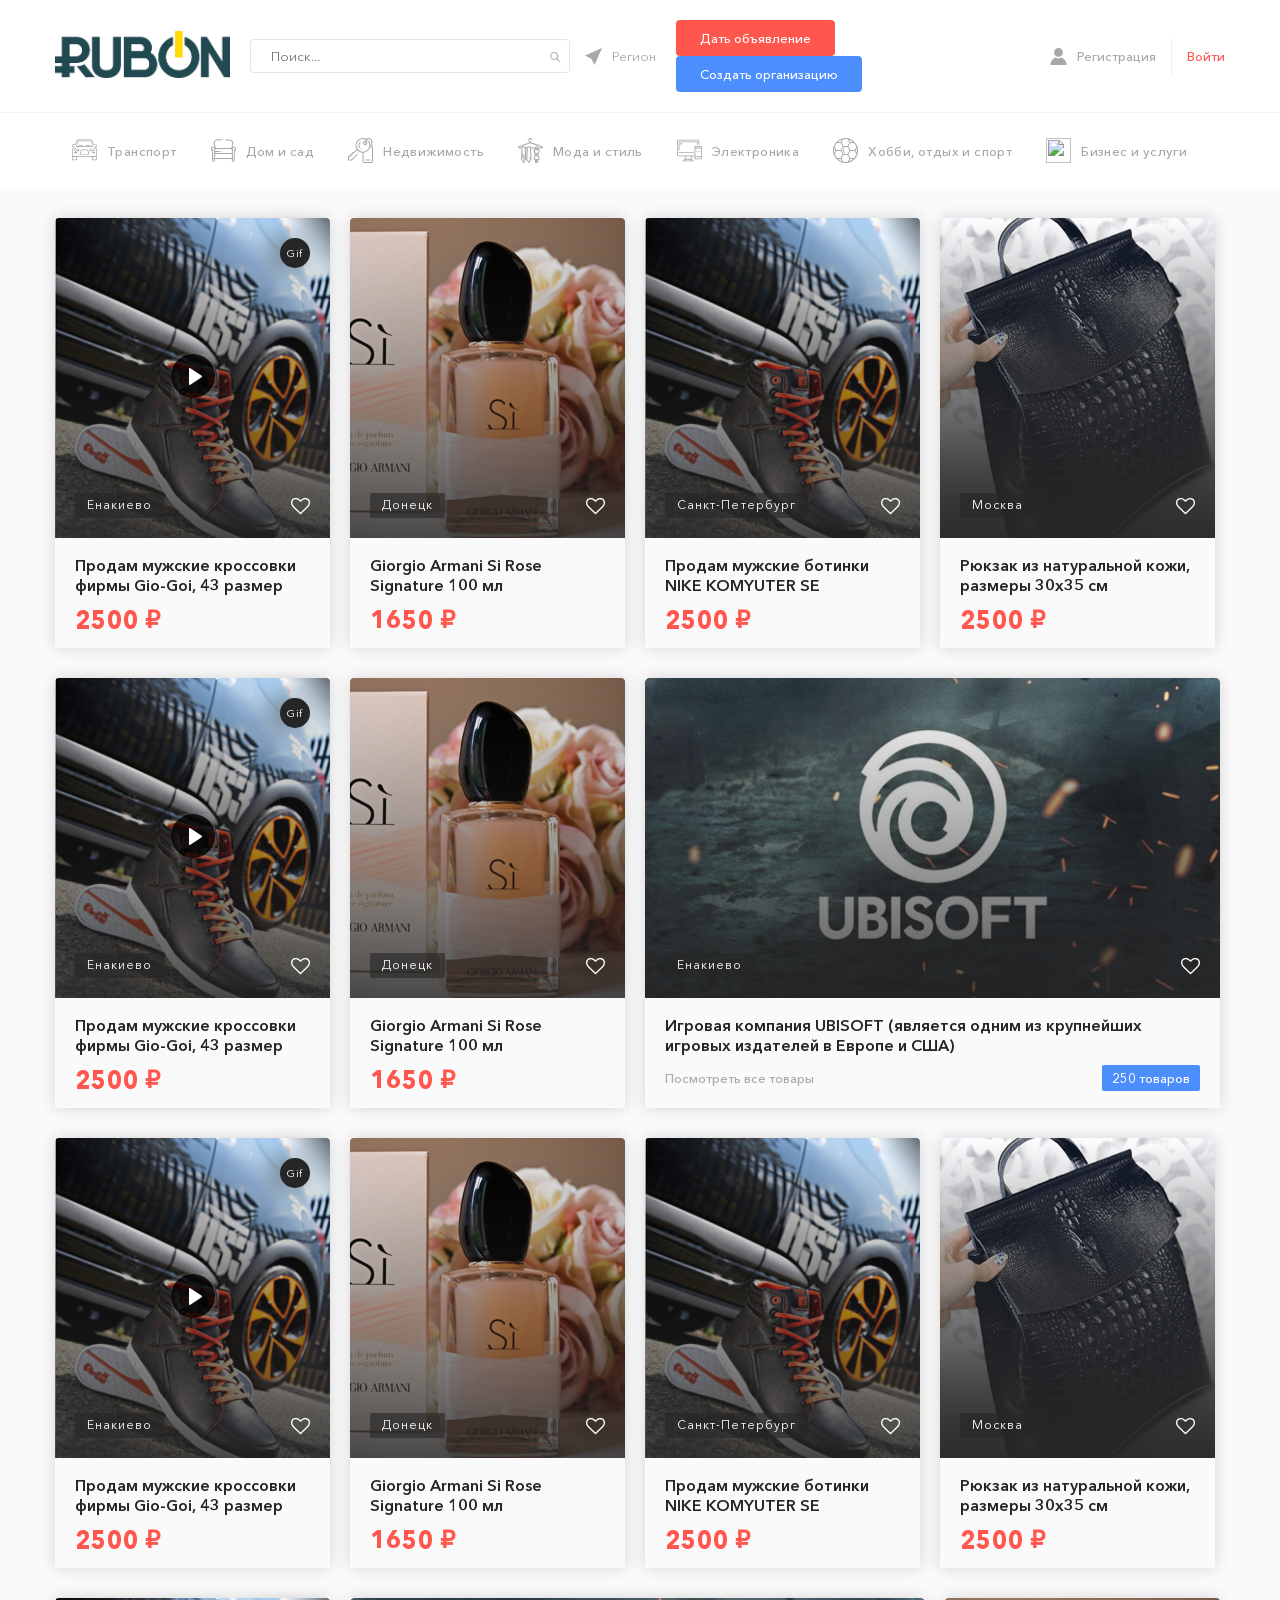
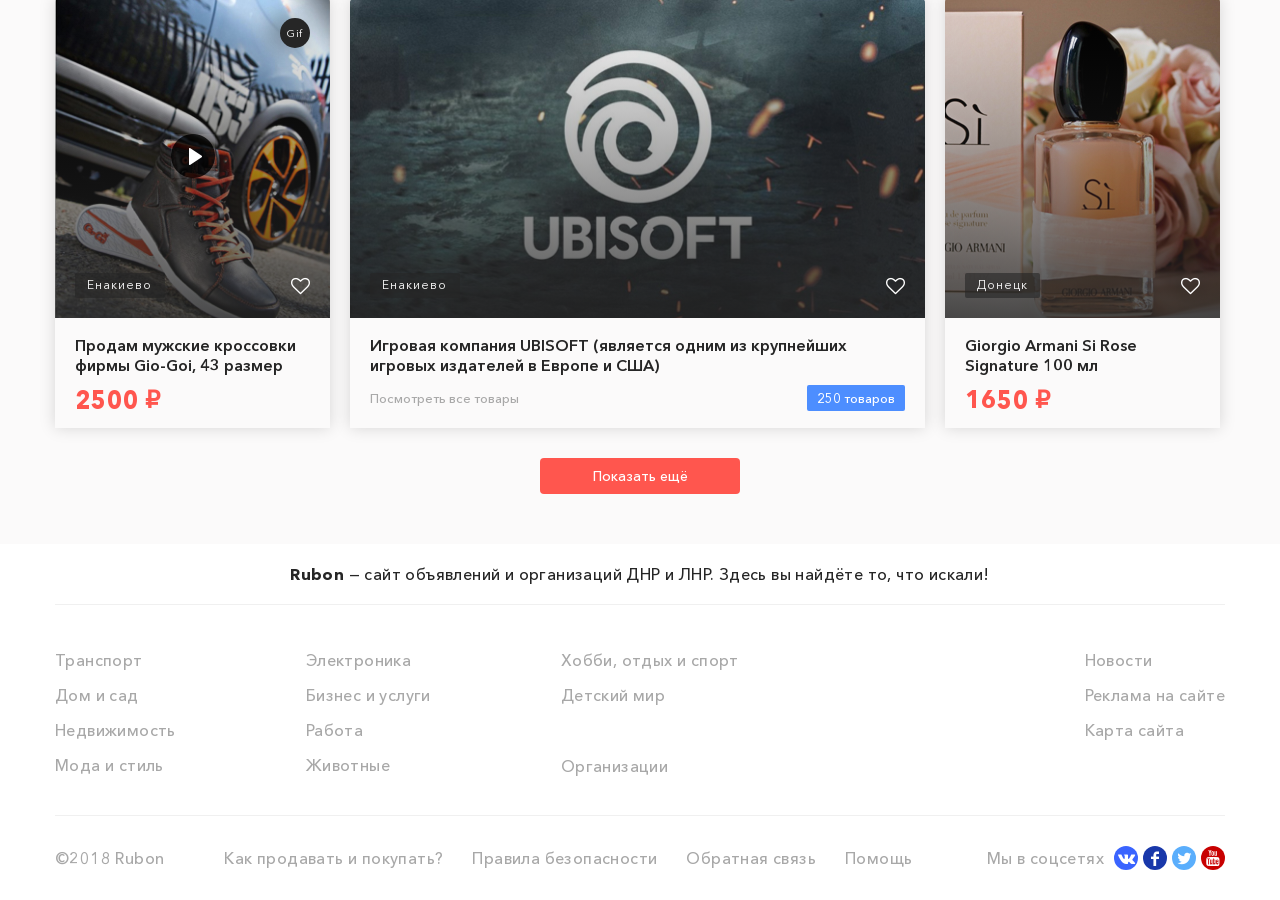
==== commit d2c419d3: "footer, menu fix" ====
--- a/index.html
+++ b/index.html
@@ -72,7 +72,7 @@
                         </div>
 
 <!-- start dropdown-02.html-->
-<ul class="header__dropdown">
+<ul class="header__dropdown header__dropdown_one-column">
 	<li class="header__dropdown-li">
 		<a class="header__link header__link_dropdown" href="#">Мотоциклы</a>
 	</li>
@@ -105,7 +105,7 @@
                         </div>
 
 <!-- start dropdown-02.html-->
-<ul class="header__dropdown">
+<ul class="header__dropdown header__dropdown_one-column">
 	<li class="header__dropdown-li">
 		<a class="header__link header__link_dropdown" href="#">Мотоциклы</a>
 	</li>
@@ -138,7 +138,7 @@
                         </div>
 
 <!-- start dropdown-02.html-->
-<ul class="header__dropdown">
+<ul class="header__dropdown header__dropdown_one-column">
 	<li class="header__dropdown-li">
 		<a class="header__link header__link_dropdown" href="#">Мотоциклы</a>
 	</li>
@@ -325,7 +325,7 @@
                         </div>
 
 <!-- start dropdown-02.html-->
-<ul class="header__dropdown">
+<ul class="header__dropdown header__dropdown_one-column">
 	<li class="header__dropdown-li">
 		<a class="header__link header__link_dropdown" href="#">Мотоциклы</a>
 	</li>
@@ -512,7 +512,7 @@
                         </div>
 
 <!-- start dropdown-02.html-->
-<ul class="header__dropdown">
+<ul class="header__dropdown header__dropdown_one-column">
 	<li class="header__dropdown-li">
 		<a class="header__link header__link_dropdown" href="#">Мотоциклы</a>
 	</li>
@@ -545,7 +545,7 @@
                         </div>
 
 <!-- start dropdown-02.html-->
-<ul class="header__dropdown">
+<ul class="header__dropdown header__dropdown_one-column">
 	<li class="header__dropdown-li">
 		<a class="header__link header__link_dropdown" href="#">Мотоциклы</a>
 	</li>
@@ -568,8 +568,6 @@
 </ul>
 <!-- end dropdown-02.html-->
                     </div>
-
-                    
                 </div>
 
                 <button class="header__category-next js_nextCategories" type="button">
@@ -1360,6 +1358,71 @@
 </main>
 <!-- end content.html-->
 
+<!-- start footer.html-->
+<footer class="footer">
+	<div class="footer__head">
+		<div class="container">
+			<h2 class="footer__title"><strong>Rubon</strong> — сайт объявлений и организаций ДНР и ЛНР. Здесь вы найдёте то, что искали!</h2>
+		</div>
+	</div>
+
+	<div class="container">
+		<div class="footer__body">
+			<nav class="footer__category-list">
+				<a href="#" class="footer__text footer__category-link">Транспорт</a>
+				<a href="#" class="footer__text footer__category-link">Дом и сад</a>
+				<a href="#" class="footer__text footer__category-link">Недвижимость</a>
+				<a href="#" class="footer__text footer__category-link">Мода и стиль</a>
+				<a href="#" class="footer__text footer__category-link">Электроника</a>
+				<a href="#" class="footer__text footer__category-link">Бизнес и услуги</a>
+				<a href="#" class="footer__text footer__category-link">Работа</a>
+				<a href="#" class="footer__text footer__category-link">Животные</a>
+				<a href="#" class="footer__text footer__category-link">Хобби, отдых и спорт</a>
+				<a href="#" class="footer__text footer__category-link">Детский мир</a>
+				<div class="stab"></div> <!-- заглушка для пустого места как на макете -->
+				<a href="#" class="footer__text footer__category-link">Организации</a>
+			</nav>
+
+			<nav class="footer__global-list">
+				<a href="#" class="footer__text footer__category-link footer__category-link_global">Новости</a>
+				<a href="#" class="footer__text footer__category-link footer__category-link_global">Реклама на сайте</a>
+				<a href="#" class="footer__text footer__category-link footer__category-link_global">Карта сайта</a>
+			</nav>
+		</div>
+	</div>
+
+	<div class="container">
+		<div class="footer__bot">
+			<p class="footer__text footer__copyright">©2018 Rubon</p>
+
+			<nav class="footer__faq">
+				<a class="footer__text footer__category-link footer__category-link_faq" href="#">Как продавать и покупать?</a>
+				<a class="footer__text footer__category-link footer__category-link_faq" href="#">Правила безопасности</a>
+				<a class="footer__text footer__category-link footer__category-link_faq" href="#">Обратная связь</a>
+				<a class="footer__text footer__category-link footer__category-link_faq" href="#">Помощь</a>
+			</nav>
+
+			<div class="footer__social">
+				<span class="footer__text footer__text_social">Мы в соцсетях</span>
+				<a class="footer__social-link footer__social-link_vk" href="https://vk.com/rub_on">
+					<i class="demo-icon icon-vkontakte">&#xf189;</i>
+				</a>
+				<a class="footer__social-link footer__social-link_fb" href="https://www.facebook.com/groups/rubonru/">
+					<i class="demo-icon icon-facebook">&#xf30c;</i>
+				</a>
+				<a class="footer__social-link footer__social-link_tw" href="https://twitter.com/ru_bon_ru">
+					<i class="demo-icon icon-twitter">&#xf099;</i>
+				</a>
+				<a class="footer__social-link footer__social-link_youtube" href="https://www.youtube.com/channel/UCvt9NofOewugJiegSH7Y0uA">
+					<i class="demo-icon icon-youtube">&#xf167;</i>
+				</a>
+			</div>
+		</div>
+	</div>
+</footer>
+
+<!-- end footer.html-->
+
 <!-- start html_close.html-->
 <a href="#" class="scrollup"></a>
 <script src="js/jquery-3.3.1.js"></script>
--- a/css/libs.min.css
+++ b/css/libs.min.css
@@ -6,6 +6,6 @@
  * Copyright (c) 2017 Daniel Eden
  */.animated{animation-duration:1s;animation-fill-mode:both}.animated.infinite{animation-iteration-count:infinite}.animated.hinge{animation-duration:2s}.animated.bounceIn,.animated.bounceOut,.animated.flipOutX,.animated.flipOutY{animation-duration:.75s}@keyframes a{0%,20%,53%,80%,to{animation-timing-function:cubic-bezier(.215,.61,.355,1);transform:translateZ(0)}40%,43%{animation-timing-function:cubic-bezier(.755,.05,.855,.06);transform:translate3d(0,-30px,0)}70%{animation-timing-function:cubic-bezier(.755,.05,.855,.06);transform:translate3d(0,-15px,0)}90%{transform:translate3d(0,-4px,0)}}.bounce{animation-name:a;transform-origin:center bottom}@keyframes b{0%,50%,to{opacity:1}25%,75%{opacity:0}}.flash{animation-name:b}@keyframes c{0%{transform:scaleX(1)}50%{transform:scale3d(1.05,1.05,1.05)}to{transform:scaleX(1)}}.pulse{animation-name:c}@keyframes d{0%{transform:scaleX(1)}30%{transform:scale3d(1.25,.75,1)}40%{transform:scale3d(.75,1.25,1)}50%{transform:scale3d(1.15,.85,1)}65%{transform:scale3d(.95,1.05,1)}75%{transform:scale3d(1.05,.95,1)}to{transform:scaleX(1)}}.rubberBand{animation-name:d}@keyframes e{0%,to{transform:translateZ(0)}10%,30%,50%,70%,90%{transform:translate3d(-10px,0,0)}20%,40%,60%,80%{transform:translate3d(10px,0,0)}}.shake{animation-name:e}@keyframes f{0%{transform:translateX(0)}6.5%{transform:translateX(-6px) rotateY(-9deg)}18.5%{transform:translateX(5px) rotateY(7deg)}31.5%{transform:translateX(-3px) rotateY(-5deg)}43.5%{transform:translateX(2px) rotateY(3deg)}50%{transform:translateX(0)}}.headShake{animation-timing-function:ease-in-out;animation-name:f}@keyframes g{20%{transform:rotate(15deg)}40%{transform:rotate(-10deg)}60%{transform:rotate(5deg)}80%{transform:rotate(-5deg)}to{transform:rotate(0deg)}}.swing{transform-origin:top center;animation-name:g}@keyframes h{0%{transform:scaleX(1)}10%,20%{transform:scale3d(.9,.9,.9) rotate(-3deg)}30%,50%,70%,90%{transform:scale3d(1.1,1.1,1.1) rotate(3deg)}40%,60%,80%{transform:scale3d(1.1,1.1,1.1) rotate(-3deg)}to{transform:scaleX(1)}}.tada{animation-name:h}@keyframes i{0%{transform:none}15%{transform:translate3d(-25%,0,0) rotate(-5deg)}30%{transform:translate3d(20%,0,0) rotate(3deg)}45%{transform:translate3d(-15%,0,0) rotate(-3deg)}60%{transform:translate3d(10%,0,0) rotate(2deg)}75%{transform:translate3d(-5%,0,0) rotate(-1deg)}to{transform:none}}.wobble{animation-name:i}@keyframes j{0%,11.1%,to{transform:none}22.2%{transform:skewX(-12.5deg) skewY(-12.5deg)}33.3%{transform:skewX(6.25deg) skewY(6.25deg)}44.4%{transform:skewX(-3.125deg) skewY(-3.125deg)}55.5%{transform:skewX(1.5625deg) skewY(1.5625deg)}66.6%{transform:skewX(-.78125deg) skewY(-.78125deg)}77.7%{transform:skewX(.390625deg) skewY(.390625deg)}88.8%{transform:skewX(-.1953125deg) skewY(-.1953125deg)}}.jello{animation-name:j;transform-origin:center}@keyframes k{0%,20%,40%,60%,80%,to{animation-timing-function:cubic-bezier(.215,.61,.355,1)}0%{opacity:0;transform:scale3d(.3,.3,.3)}20%{transform:scale3d(1.1,1.1,1.1)}40%{transform:scale3d(.9,.9,.9)}60%{opacity:1;transform:scale3d(1.03,1.03,1.03)}80%{transform:scale3d(.97,.97,.97)}to{opacity:1;transform:scaleX(1)}}.bounceIn{animation-name:k}@keyframes l{0%,60%,75%,90%,to{animation-timing-function:cubic-bezier(.215,.61,.355,1)}0%{opacity:0;transform:translate3d(0,-3000px,0)}60%{opacity:1;transform:translate3d(0,25px,0)}75%{transform:translate3d(0,-10px,0)}90%{transform:translate3d(0,5px,0)}to{transform:none}}.bounceInDown{animation-name:l}@keyframes m{0%,60%,75%,90%,to{animation-timing-function:cubic-bezier(.215,.61,.355,1)}0%{opacity:0;transform:translate3d(-3000px,0,0)}60%{opacity:1;transform:translate3d(25px,0,0)}75%{transform:translate3d(-10px,0,0)}90%{transform:translate3d(5px,0,0)}to{transform:none}}.bounceInLeft{animation-name:m}@keyframes n{0%,60%,75%,90%,to{animation-timing-function:cubic-bezier(.215,.61,.355,1)}0%{opacity:0;transform:translate3d(3000px,0,0)}60%{opacity:1;transform:translate3d(-25px,0,0)}75%{transform:translate3d(10px,0,0)}90%{transform:translate3d(-5px,0,0)}to{transform:none}}.bounceInRight{animation-name:n}@keyframes o{0%,60%,75%,90%,to{animation-timing-function:cubic-bezier(.215,.61,.355,1)}0%{opacity:0;transform:translate3d(0,3000px,0)}60%{opacity:1;transform:translate3d(0,-20px,0)}75%{transform:translate3d(0,10px,0)}90%{transform:translate3d(0,-5px,0)}to{transform:translateZ(0)}}.bounceInUp{animation-name:o}@keyframes p{20%{transform:scale3d(.9,.9,.9)}50%,55%{opacity:1;transform:scale3d(1.1,1.1,1.1)}to{opacity:0;transform:scale3d(.3,.3,.3)}}.bounceOut{animation-name:p}@keyframes q{20%{transform:translate3d(0,10px,0)}40%,45%{opacity:1;transform:translate3d(0,-20px,0)}to{opacity:0;transform:translate3d(0,2000px,0)}}.bounceOutDown{animation-name:q}@keyframes r{20%{opacity:1;transform:translate3d(20px,0,0)}to{opacity:0;transform:translate3d(-2000px,0,0)}}.bounceOutLeft{animation-name:r}@keyframes s{20%{opacity:1;transform:translate3d(-20px,0,0)}to{opacity:0;transform:translate3d(2000px,0,0)}}.bounceOutRight{animation-name:s}@keyframes t{20%{transform:translate3d(0,-10px,0)}40%,45%{opacity:1;transform:translate3d(0,20px,0)}to{opacity:0;transform:translate3d(0,-2000px,0)}}.bounceOutUp{animation-name:t}@keyframes u{0%{opacity:0}to{opacity:1}}.fadeIn{animation-name:u}@keyframes v{0%{opacity:0;transform:translate3d(0,-100%,0)}to{opacity:1;transform:none}}.fadeInDown{animation-name:v}@keyframes w{0%{opacity:0;transform:translate3d(0,-2000px,0)}to{opacity:1;transform:none}}.fadeInDownBig{animation-name:w}@keyframes x{0%{opacity:0;transform:translate3d(-100%,0,0)}to{opacity:1;transform:none}}.fadeInLeft{animation-name:x}@keyframes y{0%{opacity:0;transform:translate3d(-2000px,0,0)}to{opacity:1;transform:none}}.fadeInLeftBig{animation-name:y}@keyframes z{0%{opacity:0;transform:translate3d(100%,0,0)}to{opacity:1;transform:none}}.fadeInRight{animation-name:z}@keyframes A{0%{opacity:0;transform:translate3d(2000px,0,0)}to{opacity:1;transform:none}}.fadeInRightBig{animation-name:A}@keyframes B{0%{opacity:0;transform:translate3d(0,100%,0)}to{opacity:1;transform:none}}.fadeInUp{animation-name:B}@keyframes C{0%{opacity:0;transform:translate3d(0,2000px,0)}to{opacity:1;transform:none}}.fadeInUpBig{animation-name:C}@keyframes D{0%{opacity:1}to{opacity:0}}.fadeOut{animation-name:D}@keyframes E{0%{opacity:1}to{opacity:0;transform:translate3d(0,100%,0)}}.fadeOutDown{animation-name:E}@keyframes F{0%{opacity:1}to{opacity:0;transform:translate3d(0,2000px,0)}}.fadeOutDownBig{animation-name:F}@keyframes G{0%{opacity:1}to{opacity:0;transform:translate3d(-100%,0,0)}}.fadeOutLeft{animation-name:G}@keyframes H{0%{opacity:1}to{opacity:0;transform:translate3d(-2000px,0,0)}}.fadeOutLeftBig{animation-name:H}@keyframes I{0%{opacity:1}to{opacity:0;transform:translate3d(100%,0,0)}}.fadeOutRight{animation-name:I}@keyframes J{0%{opacity:1}to{opacity:0;transform:translate3d(2000px,0,0)}}.fadeOutRightBig{animation-name:J}@keyframes K{0%{opacity:1}to{opacity:0;transform:translate3d(0,-100%,0)}}.fadeOutUp{animation-name:K}@keyframes L{0%{opacity:1}to{opacity:0;transform:translate3d(0,-2000px,0)}}.fadeOutUpBig{animation-name:L}@keyframes M{0%{transform:perspective(400px) rotateY(-1turn);animation-timing-function:ease-out}40%{transform:perspective(400px) translateZ(150px) rotateY(-190deg);animation-timing-function:ease-out}50%{transform:perspective(400px) translateZ(150px) rotateY(-170deg);animation-timing-function:ease-in}80%{transform:perspective(400px) scale3d(.95,.95,.95);animation-timing-function:ease-in}to{transform:perspective(400px);animation-timing-function:ease-in}}.animated.flip{-webkit-backface-visibility:visible;backface-visibility:visible;animation-name:M}@keyframes N{0%{transform:perspective(400px) rotateX(90deg);animation-timing-function:ease-in;opacity:0}40%{transform:perspective(400px) rotateX(-20deg);animation-timing-function:ease-in}60%{transform:perspective(400px) rotateX(10deg);opacity:1}80%{transform:perspective(400px) rotateX(-5deg)}to{transform:perspective(400px)}}.flipInX{-webkit-backface-visibility:visible!important;backface-visibility:visible!important;animation-name:N}@keyframes O{0%{transform:perspective(400px) rotateY(90deg);animation-timing-function:ease-in;opacity:0}40%{transform:perspective(400px) rotateY(-20deg);animation-timing-function:ease-in}60%{transform:perspective(400px) rotateY(10deg);opacity:1}80%{transform:perspective(400px) rotateY(-5deg)}to{transform:perspective(400px)}}.flipInY{-webkit-backface-visibility:visible!important;backface-visibility:visible!important;animation-name:O}@keyframes P{0%{transform:perspective(400px)}30%{transform:perspective(400px) rotateX(-20deg);opacity:1}to{transform:perspective(400px) rotateX(90deg);opacity:0}}.flipOutX{animation-name:P;-webkit-backface-visibility:visible!important;backface-visibility:visible!important}@keyframes Q{0%{transform:perspective(400px)}30%{transform:perspective(400px) rotateY(-15deg);opacity:1}to{transform:perspective(400px) rotateY(90deg);opacity:0}}.flipOutY{-webkit-backface-visibility:visible!important;backface-visibility:visible!important;animation-name:Q}@keyframes R{0%{transform:translate3d(100%,0,0) skewX(-30deg);opacity:0}60%{transform:skewX(20deg);opacity:1}80%{transform:skewX(-5deg);opacity:1}to{transform:none;opacity:1}}.lightSpeedIn{animation-name:R;animation-timing-function:ease-out}@keyframes S{0%{opacity:1}to{transform:translate3d(100%,0,0) skewX(30deg);opacity:0}}.lightSpeedOut{animation-name:S;animation-timing-function:ease-in}@keyframes T{0%{transform-origin:center;transform:rotate(-200deg);opacity:0}to{transform-origin:center;transform:none;opacity:1}}.rotateIn{animation-name:T}@keyframes U{0%{transform-origin:left bottom;transform:rotate(-45deg);opacity:0}to{transform-origin:left bottom;transform:none;opacity:1}}.rotateInDownLeft{animation-name:U}@keyframes V{0%{transform-origin:right bottom;transform:rotate(45deg);opacity:0}to{transform-origin:right bottom;transform:none;opacity:1}}.rotateInDownRight{animation-name:V}@keyframes W{0%{transform-origin:left bottom;transform:rotate(45deg);opacity:0}to{transform-origin:left bottom;transform:none;opacity:1}}.rotateInUpLeft{animation-name:W}@keyframes X{0%{transform-origin:right bottom;transform:rotate(-90deg);opacity:0}to{transform-origin:right bottom;transform:none;opacity:1}}.rotateInUpRight{animation-name:X}@keyframes Y{0%{transform-origin:center;opacity:1}to{transform-origin:center;transform:rotate(200deg);opacity:0}}.rotateOut{animation-name:Y}@keyframes Z{0%{transform-origin:left bottom;opacity:1}to{transform-origin:left bottom;transform:rotate(45deg);opacity:0}}.rotateOutDownLeft{animation-name:Z}@keyframes ab{0%{transform-origin:right bottom;opacity:1}to{transform-origin:right bottom;transform:rotate(-45deg);opacity:0}}.rotateOutDownRight{animation-name:ab}@keyframes bb{0%{transform-origin:left bottom;opacity:1}to{transform-origin:left bottom;transform:rotate(-45deg);opacity:0}}.rotateOutUpLeft{animation-name:bb}@keyframes cb{0%{transform-origin:right bottom;opacity:1}to{transform-origin:right bottom;transform:rotate(90deg);opacity:0}}.rotateOutUpRight{animation-name:cb}@keyframes db{0%{transform-origin:top left;animation-timing-function:ease-in-out}20%,60%{transform:rotate(80deg);transform-origin:top left;animation-timing-function:ease-in-out}40%,80%{transform:rotate(60deg);transform-origin:top left;animation-timing-function:ease-in-out;opacity:1}to{transform:translate3d(0,700px,0);opacity:0}}.hinge{animation-name:db}@keyframes eb{0%{opacity:0;transform:scale(.1) rotate(30deg);transform-origin:center bottom}50%{transform:rotate(-10deg)}70%{transform:rotate(3deg)}to{opacity:1;transform:scale(1)}}.jackInTheBox{animation-name:eb}@keyframes fb{0%{opacity:0;transform:translate3d(-100%,0,0) rotate(-120deg)}to{opacity:1;transform:none}}.rollIn{animation-name:fb}@keyframes gb{0%{opacity:1}to{opacity:0;transform:translate3d(100%,0,0) rotate(120deg)}}.rollOut{animation-name:gb}@keyframes hb{0%{opacity:0;transform:scale3d(.3,.3,.3)}50%{opacity:1}}.zoomIn{animation-name:hb}@keyframes ib{0%{opacity:0;transform:scale3d(.1,.1,.1) translate3d(0,-1000px,0);animation-timing-function:cubic-bezier(.55,.055,.675,.19)}60%{opacity:1;transform:scale3d(.475,.475,.475) translate3d(0,60px,0);animation-timing-function:cubic-bezier(.175,.885,.32,1)}}.zoomInDown{animation-name:ib}@keyframes jb{0%{opacity:0;transform:scale3d(.1,.1,.1) translate3d(-1000px,0,0);animation-timing-function:cubic-bezier(.55,.055,.675,.19)}60%{opacity:1;transform:scale3d(.475,.475,.475) translate3d(10px,0,0);animation-timing-function:cubic-bezier(.175,.885,.32,1)}}.zoomInLeft{animation-name:jb}@keyframes kb{0%{opacity:0;transform:scale3d(.1,.1,.1) translate3d(1000px,0,0);animation-timing-function:cubic-bezier(.55,.055,.675,.19)}60%{opacity:1;transform:scale3d(.475,.475,.475) translate3d(-10px,0,0);animation-timing-function:cubic-bezier(.175,.885,.32,1)}}.zoomInRight{animation-name:kb}@keyframes lb{0%{opacity:0;transform:scale3d(.1,.1,.1) translate3d(0,1000px,0);animation-timing-function:cubic-bezier(.55,.055,.675,.19)}60%{opacity:1;transform:scale3d(.475,.475,.475) translate3d(0,-60px,0);animation-timing-function:cubic-bezier(.175,.885,.32,1)}}.zoomInUp{animation-name:lb}@keyframes mb{0%{opacity:1}50%{opacity:0;transform:scale3d(.3,.3,.3)}to{opacity:0}}.zoomOut{animation-name:mb}@keyframes nb{40%{opacity:1;transform:scale3d(.475,.475,.475) translate3d(0,-60px,0);animation-timing-function:cubic-bezier(.55,.055,.675,.19)}to{opacity:0;transform:scale3d(.1,.1,.1) translate3d(0,2000px,0);transform-origin:center bottom;animation-timing-function:cubic-bezier(.175,.885,.32,1)}}.zoomOutDown{animation-name:nb}@keyframes ob{40%{opacity:1;transform:scale3d(.475,.475,.475) translate3d(42px,0,0)}to{opacity:0;transform:scale(.1) translate3d(-2000px,0,0);transform-origin:left center}}.zoomOutLeft{animation-name:ob}@keyframes pb{40%{opacity:1;transform:scale3d(.475,.475,.475) translate3d(-42px,0,0)}to{opacity:0;transform:scale(.1) translate3d(2000px,0,0);transform-origin:right center}}.zoomOutRight{animation-name:pb}@keyframes qb{40%{opacity:1;transform:scale3d(.475,.475,.475) translate3d(0,60px,0);animation-timing-function:cubic-bezier(.55,.055,.675,.19)}to{opacity:0;transform:scale3d(.1,.1,.1) translate3d(0,-2000px,0);transform-origin:center bottom;animation-timing-function:cubic-bezier(.175,.885,.32,1)}}.zoomOutUp{animation-name:qb}@keyframes rb{0%{transform:translate3d(0,-100%,0);visibility:visible}to{transform:translateZ(0)}}.slideInDown{animation-name:rb}@keyframes sb{0%{transform:translate3d(-100%,0,0);visibility:visible}to{transform:translateZ(0)}}.slideInLeft{animation-name:sb}@keyframes tb{0%{transform:translate3d(100%,0,0);visibility:visible}to{transform:translateZ(0)}}.slideInRight{animation-name:tb}@keyframes ub{0%{transform:translate3d(0,100%,0);visibility:visible}to{transform:translateZ(0)}}.slideInUp{animation-name:ub}@keyframes vb{0%{transform:translateZ(0)}to{visibility:hidden;transform:translate3d(0,100%,0)}}.slideOutDown{animation-name:vb}@keyframes wb{0%{transform:translateZ(0)}to{visibility:hidden;transform:translate3d(-100%,0,0)}}.slideOutLeft{animation-name:wb}@keyframes xb{0%{transform:translateZ(0)}to{visibility:hidden;transform:translate3d(100%,0,0)}}.slideOutRight{animation-name:xb}@keyframes yb{0%{transform:translateZ(0)}to{visibility:hidden;transform:translate3d(0,-100%,0)}}.slideOutUp{animation-name:yb}
 @charset "UTF-8";.fancybox-enabled{overflow:hidden}.fancybox-enabled body{overflow:visible;height:100%}.fancybox-is-hidden{position:absolute;top:-9999px;left:-9999px;visibility:hidden}.fancybox-container{position:fixed;top:0;left:0;width:100%;height:100%;z-index:6;-webkit-tap-highlight-color:transparent;-webkit-backface-visibility:hidden;backface-visibility:hidden;-webkit-transform:translateZ(0);transform:translateZ(0)}.fancybox-container~.fancybox-container{z-index:5}.fancybox-bg,.fancybox-inner,.fancybox-outer,.fancybox-stage{position:absolute;top:0;right:0;bottom:0;left:0}.fancybox-outer{overflow-y:auto;-webkit-overflow-scrolling:touch}.fancybox-bg{background:#1e1e1e;opacity:0;transition-duration:inherit;transition-property:opacity;transition-timing-function:cubic-bezier(.47,0,.74,.71)}.fancybox-is-open .fancybox-bg{opacity:.87;transition-timing-function:cubic-bezier(.22,.61,.36,1)}.fancybox-caption-wrap,.fancybox-infobar,.fancybox-toolbar{position:absolute;direction:ltr;z-index:9;opacity:0;visibility:hidden;transition:opacity .25s,visibility 0s linear .25s;box-sizing:border-box}.fancybox-show-caption .fancybox-caption-wrap,.fancybox-show-infobar .fancybox-infobar,.fancybox-show-toolbar .fancybox-toolbar{opacity:1;visibility:visible;transition:opacity .25s,visibility 0s}.fancybox-infobar{top:0;left:50%;margin-left:-79px}.fancybox-infobar__body{display:inline-block;width:70px;line-height:44px;font-size:13px;font-family:Helvetica Neue,Helvetica,Arial,sans-serif;text-align:center;color:#ddd;background-color:rgba(30,30,30,.7);pointer-events:none;-webkit-user-select:none;-moz-user-select:none;-ms-user-select:none;user-select:none;-webkit-touch-callout:none;-webkit-tap-highlight-color:transparent;-webkit-font-smoothing:subpixel-antialiased}.fancybox-toolbar{top:0;right:0}.fancybox-stage{overflow:hidden;direction:ltr;z-index:7;-webkit-transform:translateZ(0)}.fancybox-slide{position:absolute;top:0;left:0;width:100%;height:100%;margin:0;padding:0;overflow:auto;outline:none;white-space:normal;box-sizing:border-box;text-align:center;z-index:7;-webkit-overflow-scrolling:touch;display:none;-webkit-backface-visibility:hidden;backface-visibility:hidden;transition-property:opacity,-webkit-transform;transition-property:transform,opacity;transition-property:transform,opacity,-webkit-transform;-webkit-transform-style:preserve-3d;transform-style:preserve-3d}.fancybox-slide:before{content:"";display:inline-block;vertical-align:middle;height:100%;width:0}.fancybox-is-sliding .fancybox-slide,.fancybox-slide--current,.fancybox-slide--next,.fancybox-slide--previous{display:block}.fancybox-slide--image{overflow:visible}.fancybox-slide--image:before{display:none}.fancybox-slide--video .fancybox-content,.fancybox-slide--video iframe{background:#000}.fancybox-slide--map .fancybox-content,.fancybox-slide--map iframe{background:#e5e3df}.fancybox-slide--next{z-index:8}.fancybox-slide>div{display:inline-block;position:relative;padding:24px;margin:44px 0;border-width:0;vertical-align:middle;text-align:left;background-color:#fff;overflow:auto;box-sizing:border-box}.fancybox-slide .fancybox-image-wrap{position:absolute;top:0;left:0;margin:0;padding:0;border:0;z-index:8;background:transparent;cursor:default;overflow:visible;-webkit-transform-origin:top left;transform-origin:top left;background-size:100% 100%;background-repeat:no-repeat;-webkit-backface-visibility:hidden;backface-visibility:hidden;-webkit-user-select:none;-moz-user-select:none;-ms-user-select:none;user-select:none}.fancybox-can-zoomOut .fancybox-image-wrap{cursor:zoom-out}.fancybox-can-zoomIn .fancybox-image-wrap{cursor:zoom-in}.fancybox-can-drag .fancybox-image-wrap{cursor:-webkit-grab;cursor:grab}.fancybox-is-dragging .fancybox-image-wrap{cursor:-webkit-grabbing;cursor:grabbing}.fancybox-image,.fancybox-spaceball{position:absolute;top:0;left:0;width:100%;height:100%;margin:0;padding:0;border:0;max-width:none;max-height:none;-webkit-user-select:none;-moz-user-select:none;-ms-user-select:none;user-select:none}.fancybox-spaceball{z-index:1}.fancybox-slide--iframe .fancybox-content{padding:0;width:80%;height:80%;max-width:calc(100% - 100px);max-height:calc(100% - 88px);overflow:visible;background:#fff}.fancybox-iframe{display:block;padding:0;border:0;height:100%}.fancybox-error,.fancybox-iframe{margin:0;width:100%;background:#fff}.fancybox-error{padding:40px;max-width:380px;cursor:default}.fancybox-error p{margin:0;padding:0;color:#444;font:16px/20px Helvetica Neue,Helvetica,Arial,sans-serif}.fancybox-close-small{position:absolute;top:-15px;right:-15px;width:44px;height:44px;padding:0;margin:0;border:0;border-radius:0;outline:none;background:transparent;z-index:3;cursor:pointer}.fancybox-close-small:after{content:"×";position:absolute;top:5px;right:5px;width:30px;height:30px;font:20px/30px Arial,Helvetica Neue,Helvetica,sans-serif;color:#888;font-weight:300;text-align:center;border-radius:50%;border-width:0;background:#fff;transition:background .25s;box-sizing:border-box;z-index:2}.fancybox-close-small:focus:after{outline:1px dotted #888}.fancybox-close-small:hover:after{color:#555;background:#eee}.fancybox-slide--iframe .fancybox-close-small{top:0;right:-44px}.fancybox-slide--iframe .fancybox-close-small:after{background:transparent;font-size:35px;color:#aaa}.fancybox-slide--iframe .fancybox-close-small:hover:after{color:#fff}.fancybox-caption-wrap{bottom:0;left:0;right:0;background:linear-gradient(180deg,transparent 0,rgba(0,0,0,.1) 20%,rgba(0,0,0,.2) 40%,rgba(0,0,0,.6) 80%,rgba(0,0,0,.8));pointer-events:none}@media (max-width:576px){.fancybox-caption-wrap{padding:60px 0 0}}.fancybox-caption{padding:30px 0;border-top:1px solid hsla(0,0%,100%,.4);font-size:14px;font-family:Helvetica Neue,Helvetica,Arial,sans-serif;color:#fff;line-height:30px;-webkit-text-size-adjust:none;text-align:center}.portfolio__block-caption{display:flex;justify-content:flex-end;margin-right:15px}@media (max-width:576px){.portfolio__block-caption>span,.portfolio__block-caption a{display:block;width:100%;line-height:1.5}.portfolio__block-caption{flex-wrap:wrap;justify-content:center}}.fancybox-caption a,.fancybox-caption button,.fancybox-caption select{pointer-events:all}.fancybox-caption a{color:#fff;text-decoration:underline}.fancybox-button{display:inline-block;position:relative;margin:0;padding:0;border:0;width:44px;height:44px;line-height:44px;text-align:center;background:transparent;color:#ddd;border-radius:0;cursor:pointer;vertical-align:top;outline:none}.fancybox-button[disabled]{cursor:default;pointer-events:none}.fancybox-button,.fancybox-infobar__body{background:rgba(30,30,30,.6)}.fancybox-button:hover:not([disabled]){color:#fff;background:rgba(0,0,0,.8)}.fancybox-button:after,.fancybox-button:before{content:"";pointer-events:none;position:absolute;background-color:currentColor;color:currentColor;opacity:.9;box-sizing:border-box;display:inline-block}.fancybox-button[disabled]:after,.fancybox-button[disabled]:before{opacity:.3}.fancybox-button--left:after,.fancybox-button--right:after{top:18px;width:6px;height:6px;background:transparent;border-top:2px solid currentColor;border-right:2px solid currentColor}.fancybox-button--left:after{left:20px;-webkit-transform:rotate(-135deg);transform:rotate(-135deg)}.fancybox-button--right:after{right:20px;-webkit-transform:rotate(45deg);transform:rotate(45deg)}.fancybox-button--left{border-bottom-left-radius:5px}.fancybox-button--right{border-bottom-right-radius:5px}.fancybox-button--close:after,.fancybox-button--close:before{content:"";display:inline-block;position:absolute;height:2px;width:16px;top:calc(50% - 1px);left:calc(50% - 8px)}.fancybox-button--close:before{-webkit-transform:rotate(45deg);transform:rotate(45deg)}.fancybox-button--close:after{-webkit-transform:rotate(-45deg);transform:rotate(-45deg)}.fancybox-arrow{position:absolute;top:50%;margin:-50px 0 0;height:100px;width:54px;padding:0;border:0;outline:none;background:none;cursor:pointer;z-index:8;opacity:0;-webkit-user-select:none;-moz-user-select:none;-ms-user-select:none;user-select:none;transition:opacity .25s}.fancybox-arrow:after{content:"";position:absolute;top:28px;width:44px;height:44px;background-color:rgba(30,30,30,.8);background-image:url([data-uri]);background-repeat:no-repeat;background-position:50%;background-size:24px 24px}.fancybox-arrow--right{right:0}.fancybox-arrow--left{left:0;-webkit-transform:scaleX(-1);transform:scaleX(-1)}.fancybox-arrow--left:after,.fancybox-arrow--right:after{left:0}.fancybox-show-nav .fancybox-arrow{opacity:.6}.fancybox-show-nav .fancybox-arrow[disabled]{opacity:.3}.fancybox-slide>.fancybox-loading{border:6px solid hsla(0,0%,39%,.4);border-top:6px solid hsla(0,0%,100%,.6);border-radius:100%;height:50px;width:50px;-webkit-animation:a .8s infinite linear;animation:a .8s infinite linear;background:transparent;position:absolute;top:50%;left:50%;margin-top:-25px;margin-left:-25px;z-index:10}@-webkit-keyframes a{0%{-webkit-transform:rotate(0deg);transform:rotate(0deg)}to{-webkit-transform:rotate(359deg);transform:rotate(359deg)}}@keyframes a{0%{-webkit-transform:rotate(0deg);transform:rotate(0deg)}to{-webkit-transform:rotate(359deg);transform:rotate(359deg)}}.fancybox-animated{transition-timing-function:cubic-bezier(0,0,.25,1)}.fancybox-fx-slide.fancybox-slide--previous{-webkit-transform:translate3d(-100%,0,0);transform:translate3d(-100%,0,0);opacity:0}.fancybox-fx-slide.fancybox-slide--next{-webkit-transform:translate3d(100%,0,0);transform:translate3d(100%,0,0);opacity:0}.fancybox-fx-slide.fancybox-slide--current{-webkit-transform:translateZ(0);transform:translateZ(0);opacity:1}.fancybox-fx-fade.fancybox-slide--next,.fancybox-fx-fade.fancybox-slide--previous{opacity:0;transition-timing-function:cubic-bezier(.19,1,.22,1)}.fancybox-fx-fade.fancybox-slide--current{opacity:1}.fancybox-fx-zoom-in-out.fancybox-slide--previous{-webkit-transform:scale3d(1.5,1.5,1.5);transform:scale3d(1.5,1.5,1.5);opacity:0}.fancybox-fx-zoom-in-out.fancybox-slide--next{-webkit-transform:scale3d(.5,.5,.5);transform:scale3d(.5,.5,.5);opacity:0}.fancybox-fx-zoom-in-out.fancybox-slide--current{-webkit-transform:scaleX(1);transform:scaleX(1);opacity:1}.fancybox-fx-rotate.fancybox-slide--previous{-webkit-transform:rotate(-1turn);transform:rotate(-1turn);opacity:0}.fancybox-fx-rotate.fancybox-slide--next{-webkit-transform:rotate(1turn);transform:rotate(1turn);opacity:0}.fancybox-fx-rotate.fancybox-slide--current{-webkit-transform:rotate(0deg);transform:rotate(0deg);opacity:1}.fancybox-fx-circular.fancybox-slide--previous{-webkit-transform:scale3d(0,0,0) translate3d(-100%,0,0);transform:scale3d(0,0,0) translate3d(-100%,0,0);opacity:0}.fancybox-fx-circular.fancybox-slide--next{-webkit-transform:scale3d(0,0,0) translate3d(100%,0,0);transform:scale3d(0,0,0) translate3d(100%,0,0);opacity:0}.fancybox-fx-circular.fancybox-slide--current{-webkit-transform:scaleX(1) translateZ(0);transform:scaleX(1) translateZ(0);opacity:1}.fancybox-fx-tube.fancybox-slide--previous{-webkit-transform:translate3d(-100%,0,0) scale(.1) skew(-10deg);transform:translate3d(-100%,0,0) scale(.1) skew(-10deg)}.fancybox-fx-tube.fancybox-slide--next{-webkit-transform:translate3d(100%,0,0) scale(.1) skew(10deg);transform:translate3d(100%,0,0) scale(.1) skew(10deg)}.fancybox-fx-tube.fancybox-slide--current{-webkit-transform:translateZ(0) scale(1);transform:translateZ(0) scale(1)}@media (max-width:800px){.fancybox-infobar{left:0;margin-left:0}.fancybox-button--left,.fancybox-button--right{display:none!important}.fancybox-caption{padding:20px 0;margin:0}}.fancybox-button--fullscreen:before{width:15px;height:11px;left:calc(50% - 7px);top:calc(50% - 6px);border:2px solid;background:none}.fancybox-button--pause:before,.fancybox-button--play:before{top:calc(50% - 6px);left:calc(50% - 4px);background:transparent}.fancybox-button--play:before{width:0;height:0;border-top:6px inset transparent;border-bottom:6px inset transparent;border-left:10px solid;border-radius:1px}.fancybox-button--pause:before{width:7px;height:11px;border-style:solid;border-width:0 2px}.fancybox-button--thumbs,.fancybox-thumbs{display:none}@media (min-width:800px){.fancybox-button--thumbs{display:inline-block}.fancybox-button--thumbs span{font-size:23px}.fancybox-button--thumbs:before{width:3px;height:3px;top:calc(50% - 2px);left:calc(50% - 2px);box-shadow:0 -4px 0,-4px -4px 0,4px -4px 0,inset 0 0 0 32px,-4px 0 0,4px 0 0,0 4px 0,-4px 4px 0,4px 4px 0}.fancybox-thumbs{position:absolute;top:0;right:0;bottom:0;left:auto;width:220px;margin:0;padding:5px 5px 0 0;background:#fff;word-break:normal;-webkit-tap-highlight-color:transparent;-webkit-overflow-scrolling:touch;-ms-overflow-style:-ms-autohiding-scrollbar;box-sizing:border-box;z-index:8}.fancybox-show-thumbs .fancybox-thumbs{display:block}.fancybox-show-thumbs .fancybox-inner{right:220px}.fancybox-thumbs>ul{list-style:none;position:absolute;position:relative;width:100%;height:100%;margin:0;padding:0;overflow-x:hidden;overflow-y:auto;font-size:0}.fancybox-thumbs>ul>li{float:left;overflow:hidden;max-width:50%;padding:0;margin:0;width:105px;height:75px;position:relative;cursor:pointer;outline:none;border:5px solid transparent;border-top-width:0;border-right-width:0;-webkit-tap-highlight-color:transparent;-webkit-backface-visibility:hidden;backface-visibility:hidden;box-sizing:border-box}li.fancybox-thumbs-loading{background:rgba(0,0,0,.1)}.fancybox-thumbs>ul>li>img{position:absolute;top:0;left:0;min-width:100%;min-height:100%;max-width:none;max-height:none;-webkit-touch-callout:none;-webkit-user-select:none;-moz-user-select:none;-ms-user-select:none;user-select:none}.fancybox-thumbs>ul>li:before{content:"";position:absolute;top:0;right:0;bottom:0;left:0;border-radius:2px;border:4px solid #4ea7f9;z-index:4;opacity:0;transition:all .2s cubic-bezier(.25,.46,.45,.94)}.fancybox-thumbs>ul>li.fancybox-thumbs-active:before{opacity:1}}
-/*! normalize.css v4.1.1 | MIT License | github.com/necolas/normalize.css */html{font-family:sans-serif;-ms-text-size-adjust:100%;-webkit-text-size-adjust:100%}body{margin:0}article,aside,details,figcaption,figure,footer,header,main,menu,nav,section,summary{display:block}audio,canvas,progress,video{display:inline-block}audio:not([controls]){display:none;height:0}progress{vertical-align:baseline}[hidden],template{display:none}a{background-color:transparent;-webkit-text-decoration-skip:objects}a:active,a:hover{outline-width:0}abbr[title]{border-bottom:none;text-decoration:underline;text-decoration:underline dotted}b,strong{font-weight:inherit;font-weight:bolder}dfn{font-style:italic}h1{font-size:2em;margin:.67em 0}mark{background-color:#ff0;color:#000}small{font-size:80%}sub,sup{font-size:75%;line-height:0;position:relative;vertical-align:baseline}sub{bottom:-.25em}sup{top:-.5em}img{border-style:none}svg:not(:root){overflow:hidden}code,kbd,pre,samp{font-family:monospace,monospace;font-size:1em}figure{margin:1em 40px}hr{box-sizing:content-box;height:0;overflow:visible}button,input,select,textarea{font:inherit;margin:0}optgroup{font-weight:700}button,input{overflow:visible}button,select{text-transform:none}[type=reset],[type=submit],button,html [type=button]{-webkit-appearance:button}[type=button]::-moz-focus-inner,[type=reset]::-moz-focus-inner,[type=submit]::-moz-focus-inner,button::-moz-focus-inner{border-style:none;padding:0}[type=button]:-moz-focusring,[type=reset]:-moz-focusring,[type=submit]:-moz-focusring,button:-moz-focusring{outline:1px dotted ButtonText}fieldset{border:1px solid silver;margin:0 2px;padding:.35em .625em .75em}legend{box-sizing:border-box;color:inherit;display:table;max-width:100%;padding:0;white-space:normal}textarea{overflow:auto}[type=checkbox],[type=radio]{box-sizing:border-box;padding:0}[type=number]::-webkit-inner-spin-button,[type=number]::-webkit-outer-spin-button{height:auto}[type=search]{-webkit-appearance:textfield;outline-offset:-2px}[type=search]::-webkit-search-cancel-button,[type=search]::-webkit-search-decoration{-webkit-appearance:none}::-webkit-input-placeholder{color:inherit;opacity:.54}::-webkit-file-upload-button{-webkit-appearance:button;font:inherit}
 @charset "UTF-8";.slick-loading .slick-list{background:#fff url(ajax-loader.gif) 50% no-repeat}@font-face{font-family:slick;font-weight:400;font-style:normal;src:url(fonts/slick.eot);src:url(fonts/slick.eot?#iefix) format("embedded-opentype"),url(fonts/slick.woff) format("woff"),url(fonts/slick.ttf) format("truetype"),url(fonts/slick.svg#slick) format("svg")}.slick-next,.slick-prev{font-size:0;line-height:0;position:absolute;top:50%;display:block;width:74px;height:74px;padding:0;-webkit-transform:translateY(-50%);transform:translateY(-50%);cursor:pointer;border:none}.slick-next,.slick-next:focus,.slick-next:hover,.slick-prev,.slick-prev:focus,.slick-prev:hover{color:transparent;outline:none;background:transparent}.slick-next:focus:before,.slick-next:hover:before,.slick-prev:focus:before,.slick-prev:hover:before{opacity:1}.slick-next.slick-disabled:before,.slick-prev.slick-disabled:before{opacity:.25}.slick-next:before,.slick-prev:before{font-family:slick;font-size:20px;line-height:1;opacity:.75;color:#fff;-webkit-font-smoothing:antialiased;-moz-osx-font-smoothing:grayscale}.slick-prev{left:-25px}[dir=rtl] .slick-prev{right:-25px;left:auto}.slick-prev:before{content:"←"}[dir=rtl] .slick-prev:before{content:"→"}[dir=rtl] .slick-next{right:auto;left:-25px}[dir=rtl] .slick-next:before{content:"←"}.slick-next,.slick-prev{width:38px;height:28px}.slick-prev{left:8px;top:114%}.slick-next{left:230px;top:114%}@media (max-width:576px){.slick-prev{left:32%}.slick-next{left:60%}}.slick-next:before{position:absolute;content:"";top:0;left:0;width:38px;height:28px;background-image:url(../img/right-arrow.png);background-repeat:no-repeat;background-position:50%;background-size:contain;z-index:1}.slick-next:hover:before{background-image:url(../img/right-arrow.svg)}.slick-prev:before{position:absolute;content:"";top:0;left:0;width:38px;height:28px;background-image:url(../img/left-arrow.png);background-repeat:no-repeat;background-position:50%;background-size:contain}.slick-prev:hover:before{background-image:url(../img/left-arrow-act.png)}.slick-dotted.slick-slider{margin-bottom:30px}.slick-dots{position:absolute;bottom:-25px;display:block;width:100%;padding:0;margin:0;list-style:none;text-align:center}.slick-dots li{position:relative;display:inline-block;margin:0 5px;padding:0}.slick-dots li,.slick-dots li button{width:20px;height:20px;cursor:pointer}.slick-dots li button{font-size:0;line-height:0;display:block;padding:5px;color:transparent;border:0;outline:none;background:transparent}.slick-dots li button:focus,.slick-dots li button:hover{outline:none}.slick-dots li button:focus:before,.slick-dots li button:hover:before{opacity:1}.slick-dots li button:before{font-family:slick;font-size:6px;line-height:20px;position:absolute;top:0;left:0;width:20px;height:20px;content:"•";text-align:center;opacity:.25;color:#000;-webkit-font-smoothing:antialiased;-moz-osx-font-smoothing:grayscale}.slick-dots li.slick-active button:before{opacity:.75;color:#000}
-.slick-slider{box-sizing:border-box;-webkit-user-select:none;-moz-user-select:none;-ms-user-select:none;user-select:none;-webkit-touch-callout:none;-khtml-user-select:none;-ms-touch-action:pan-y;touch-action:pan-y;-webkit-tap-highlight-color:transparent}.slick-list,.slick-slider{position:relative;display:block}.slick-list{overflow:hidden;margin:0;padding:0}.slick-list:focus{outline:none}.slick-list.dragging{cursor:pointer;cursor:hand}.slick-slider .slick-list,.slick-slider .slick-track{-webkit-transform:translateZ(0);transform:translateZ(0)}.slick-track{position:relative;top:0;left:0;display:block;margin-left:auto;margin-right:auto}.slick-track:after,.slick-track:before{display:table;content:""}.slick-track:after{clear:both}.slick-loading .slick-track{visibility:hidden}.slick-slide{display:none;float:left;height:100%;min-height:1px}[dir=rtl] .slick-slide{float:right}.slick-slide img{display:block}.slick-slide.slick-loading img{display:none}.slick-slide.dragging img{pointer-events:none}.slick-initialized .slick-slide{display:block}.slick-loading .slick-slide{visibility:hidden}.slick-vertical .slick-slide{display:block;height:auto;border:1px solid transparent}.slick-arrow.slick-hidden{display:none}+.slick-slider{box-sizing:border-box;-webkit-user-select:none;-moz-user-select:none;-ms-user-select:none;user-select:none;-webkit-touch-callout:none;-khtml-user-select:none;-ms-touch-action:pan-y;touch-action:pan-y;-webkit-tap-highlight-color:transparent}.slick-list,.slick-slider{position:relative;display:block}.slick-list{overflow:hidden;margin:0;padding:0}.slick-list:focus{outline:none}.slick-list.dragging{cursor:pointer;cursor:hand}.slick-slider .slick-list,.slick-slider .slick-track{-webkit-transform:translateZ(0);transform:translateZ(0)}.slick-track{position:relative;top:0;left:0;display:block;margin-left:auto;margin-right:auto}.slick-track:after,.slick-track:before{display:table;content:""}.slick-track:after{clear:both}.slick-loading .slick-track{visibility:hidden}.slick-slide{display:none;float:left;height:100%;min-height:1px}[dir=rtl] .slick-slide{float:right}.slick-slide img{display:block}.slick-slide.slick-loading img{display:none}.slick-slide.dragging img{pointer-events:none}.slick-initialized .slick-slide{display:block}.slick-loading .slick-slide{visibility:hidden}.slick-vertical .slick-slide{display:block;height:auto;border:1px solid transparent}.slick-arrow.slick-hidden{display:none}
+/*! normalize.css v4.1.1 | MIT License | github.com/necolas/normalize.css */html{font-family:sans-serif;-ms-text-size-adjust:100%;-webkit-text-size-adjust:100%}body{margin:0}article,aside,details,figcaption,figure,footer,header,main,menu,nav,section,summary{display:block}audio,canvas,progress,video{display:inline-block}audio:not([controls]){display:none;height:0}progress{vertical-align:baseline}[hidden],template{display:none}a{background-color:transparent;-webkit-text-decoration-skip:objects}a:active,a:hover{outline-width:0}abbr[title]{border-bottom:none;text-decoration:underline;text-decoration:underline dotted}b,strong{font-weight:inherit;font-weight:bolder}dfn{font-style:italic}h1{font-size:2em;margin:.67em 0}mark{background-color:#ff0;color:#000}small{font-size:80%}sub,sup{font-size:75%;line-height:0;position:relative;vertical-align:baseline}sub{bottom:-.25em}sup{top:-.5em}img{border-style:none}svg:not(:root){overflow:hidden}code,kbd,pre,samp{font-family:monospace,monospace;font-size:1em}figure{margin:1em 40px}hr{box-sizing:content-box;height:0;overflow:visible}button,input,select,textarea{font:inherit;margin:0}optgroup{font-weight:700}button,input{overflow:visible}button,select{text-transform:none}[type=reset],[type=submit],button,html [type=button]{-webkit-appearance:button}[type=button]::-moz-focus-inner,[type=reset]::-moz-focus-inner,[type=submit]::-moz-focus-inner,button::-moz-focus-inner{border-style:none;padding:0}[type=button]:-moz-focusring,[type=reset]:-moz-focusring,[type=submit]:-moz-focusring,button:-moz-focusring{outline:1px dotted ButtonText}fieldset{border:1px solid silver;margin:0 2px;padding:.35em .625em .75em}legend{box-sizing:border-box;color:inherit;display:table;max-width:100%;padding:0;white-space:normal}textarea{overflow:auto}[type=checkbox],[type=radio]{box-sizing:border-box;padding:0}[type=number]::-webkit-inner-spin-button,[type=number]::-webkit-outer-spin-button{height:auto}[type=search]{-webkit-appearance:textfield;outline-offset:-2px}[type=search]::-webkit-search-cancel-button,[type=search]::-webkit-search-decoration{-webkit-appearance:none}::-webkit-input-placeholder{color:inherit;opacity:.54}::-webkit-file-upload-button{-webkit-appearance:button;font:inherit}
--- a/css/styles.min.css
+++ b/css/styles.min.css
@@ -1,2 +1,2 @@
-body,html{width:100%}body{margin:0;padding:0;border:0;font-weight:inherit;font-style:inherit;text-align:left;vertical-align:baseline;counter-reset:counter;font-family:AvenirNextCyr,sans-serif;font-weight:400;font-stretch:normal;color:#262626}a{text-decoration:none}a:active,a:focus,a:hover{text-decoration:none;color:inherit}input,input:active,input:focus,input:hover,textarea,textarea:active,textarea:focus,textarea:hover{outline:none}.demo-icon{font-family:fontello;font-style:normal;font-weight:400;speak:none;display:inline-block;text-decoration:inherit;width:1em;margin-right:.2em;text-align:center;font-variant:normal;text-transform:none;-webkit-font-smoothing:antialiased;-moz-osx-font-smoothing:grayscale}.container{-webkit-box-sizing:border-box;box-sizing:border-box;margin-right:auto;margin-left:auto;position:relative}.container_flex{display:-webkit-box;display:-ms-flexbox;display:flex;-webkit-box-align:center;-ms-flex-align:center;align-items:center}@media (max-width:768px){.container{width:100%;padding:0 10px}}@media (min-width:768px){.container{width:750px;padding:0 10px}}@media (min-width:992px){.container{width:960px;padding:0 15px}}@media (min-width:1200px){.container{width:1170px;padding:0}}.btn{padding:10px 24px;font-weight:500;background-color:transparent;border:none;border-radius:4px;cursor:pointer}.btn,.btn:active,.btn:focus,.btn:hover{color:#fff}.btn_modal{width:49%;color:#262626;border:1px solid #a8a8a8}.btn_modal-red{width:49%;border:1px solid #ff564e}.btn_modal-red,.btn_red{color:#fff;background-color:#ff564e}.btn_red{border:none}.btn_blue{background-color:#4d8eff}.btn_reg{display:-webkit-box;display:-ms-flexbox;display:flex;-webkit-box-align:center;-ms-flex-align:center;align-items:center}.btn_reg,.btn_reg:active,.btn_reg:focus,.btn_reg:hover{color:#a8a8a8}.btn_enter,.btn_enter:active,.btn_enter:focus,.btn_enter:hover{color:#ff564e}.modal{position:fixed;display:none}.modal,.modal__overlay{top:0;left:0;width:100%;height:100%}.modal__overlay{position:absolute;background-color:rgba(0,0,0,.5)}.modal__content{position:absolute;top:50%;left:50%;-webkit-transform:translate(-50%,-50%);-ms-transform:translate(-50%,-50%);transform:translate(-50%,-50%);-webkit-box-orient:vertical;-webkit-box-direction:normal;-ms-flex-direction:column;flex-direction:column;-webkit-box-pack:justify;-ms-flex-pack:justify;justify-content:space-between;width:800px;height:580px;background-color:#fff;border-radius:4px}.modal__header{padding:30px}.modal__title{margin:0;font-weight:600}.modal__form-location{width:100%}.modal__city-search{width:100%;padding:15px 30px;font-size:20px;font-weight:500;border:none;border-top:1px solid #f0f0f0;border-bottom:1px solid #f0f0f0}.modal__close{position:absolute;top:-15px;right:-15px;padding:3px 10px;font-size:20px;background-color:#fff;border:none;border-radius:50%;-webkit-box-shadow:0 4px 12px 0 rgba(0,0,0,.1);box-shadow:0 4px 12px 0 rgba(0,0,0,.1);cursor:pointer}.modal__footer{-webkit-box-pack:justify;-ms-flex-pack:justify;justify-content:space-between}.city-choise__list,.modal__footer{display:-webkit-box;display:-ms-flexbox;display:flex;padding:30px}.city-choise__list{-webkit-box-orient:vertical;-webkit-box-direction:normal;-ms-flex-direction:column;flex-direction:column;-ms-flex-wrap:wrap;flex-wrap:wrap;height:300px;margin:0;padding-bottom:0;list-style:none;overflow:hidden}.city-choise__li{width:25%;margin-top:10px}.city-choise__li:nth-child(10n+1){margin-top:0}.reg-icon{margin-right:10px}.rotateCategoryBtn{-webkit-transform:rotate(180deg);-ms-transform:rotate(180deg);transform:rotate(180deg);-webkit-transition:-webkit-transform .2s ease;transition:-webkit-transform .2s ease;-o-transition:transform ease .2s;transition:transform .2s ease;transition:transform .2s ease,-webkit-transform .2s ease}.header{font-size:13px}.header__link{font-weight:500;letter-spacing:.4px;color:#a8a8a8}.header__link_category{position:relative;display:-webkit-box;display:-ms-flexbox;display:flex;-webkit-box-align:center;-ms-flex-align:center;align-items:center;height:100%;padding:25px 17px;white-space:nowrap}.header__link_category:hover{color:#a8a8a8;background-color:#f1efef}.header__link_category:hover:before{content:"";position:absolute;bottom:0;left:50%;-webkit-transform:translateX(-50%);-ms-transform:translateX(-50%);transform:translateX(-50%);border:7px solid transparent;border-bottom:7px solid #fff}.header__link_category:active,.header__link_category:focus{color:#a8a8a8}.header__link_dropdown{padding:7px 0;color:#262626}.header__link_dropdown:active,.header__link_dropdown:focus,.header__link_dropdown:hover{color:#a8a8a8}.header__top{padding:20px 0}.header__logo{margin-right:20px}.header__form-wrap{display:-webkit-box;display:-ms-flexbox;display:flex;-webkit-box-align:center;-ms-flex-align:center;align-items:center;margin-right:20px}.header__form{position:relative;margin-right:15px}.header__search{width:320px;padding:8px 20px;border:1px solid #e5e5e5;border-radius:4px}.header__submit{position:absolute;left:-99999px;z-index:-999}.header__submit-label{position:absolute;top:10px;right:10px}.header__region-img{margin-right:10px}.header__region-btn{display:-webkit-box;display:-ms-flexbox;display:flex;-webkit-box-align:center;-ms-flex-align:center;align-items:center;padding:0;color:#a8a8a8;background-color:transparent;border:none;cursor:pointer}.header__adverts{margin-right:20px}.header__adverts-btn:first-child{margin-right:10px}.header__profile{display:-webkit-box;display:-ms-flexbox;display:flex;-webkit-box-align:center;-ms-flex-align:center;align-items:center}.header__profile-btn{padding:10px 0;border-radius:0}.header__profile-btn:first-child{padding-right:15px;border-right:1px solid #f0f0f0}.header__profile-btn:last-child{padding-left:15px}.header__categories{border-top:1px solid #f0f0f0}.header__categories-wrap{display:-webkit-box;display:-ms-flexbox;display:flex;-webkit-box-align:center;-ms-flex-align:center;align-items:center;overflow:hidden}.header__categories-wrap,.header__categories-wrap_move{-webkit-transition:margin-left .5s ease;-o-transition:margin-left ease .5s;transition:margin-left .5s ease}.header__categories-wrap_move{margin-left:-webkit-calc(-100% + 30px);margin-left:calc(-100% + 30px)}.header__categories_overflow{display:-webkit-box;display:-ms-flexbox;display:flex;-webkit-box-align:center;-ms-flex-align:center;align-items:center;overflow:hidden}.header__dropdown{position:absolute;top:100%;display:none;-webkit-box-orient:vertical;-webkit-box-direction:normal;-ms-flex-direction:column;flex-direction:column;-ms-flex-wrap:wrap;flex-wrap:wrap;max-height:275px;margin:0;padding:30px;list-style:none}.header__dropdown-li{width:150px;padding:7px 0}.header__dropdown-li:nth-child(9n+1){margin-top:0}.header__category_hidden{display:none}.header__category-next{position:absolute;right:0;display:-webkit-box;display:-ms-flexbox;display:flex;padding:25px 10px;background-color:#fff;border:none;cursor:pointer;-webkit-transition:-webkit-transform .2s ease;transition:-webkit-transform .2s ease;-o-transition:transform ease .2s;transition:transform .2s ease;transition:transform .2s ease,-webkit-transform .2s ease}.header__category-icon{margin-right:10px}.main-index{background-color:#fbfafa}.items__wrap{display:-webkit-box;display:-ms-flexbox;display:flex;-ms-flex-wrap:wrap;flex-wrap:wrap;margin:0 -10px}.item{width:275px;height:430px;margin:0 10px;margin-top:30px;-webkit-box-shadow:0 0 15px rgba(0,0,0,.15);box-shadow:0 0 15px rgba(0,0,0,.15)}.item:hover{-webkit-box-shadow:0 0 20px rgba(0,0,0,.25);box-shadow:0 0 20px rgba(0,0,0,.25)}.item_company{width:575px}.item__head{position:relative;width:100%;height:320px}.item__head-container{position:absolute;top:0;left:0;width:100%;height:100%;background-image:-webkit-gradient(linear,left bottom,left top,from(rgba(38,38,38,.81)),color-stop(99%,rgba(38,38,38,0)));background-image:-webkit-linear-gradient(bottom,rgba(38,38,38,.81),rgba(38,38,38,0) 99%);background-image:-o-linear-gradient(bottom,rgba(38,38,38,.81) 0,rgba(38,38,38,0) 99%);background-image:linear-gradient(0deg,rgba(38,38,38,.81) 0,rgba(38,38,38,0) 99%)}.item__img{-o-object-fit:cover;object-fit:cover}.item__img,.item__overlay{width:100%;height:100%;border-top-right-radius:4px;border-top-left-radius:4px}.item__overlay{position:absolute;top:0;left:0;z-index:1;display:none;background-color:rgba(96,96,96,.5)}.item__overlay-link{display:block;width:100%;height:100%}.item:hover .item__overlay{display:block}.item__photos{position:absolute;top:20px;left:20px;z-index:2;display:none;-webkit-box-pack:center;-ms-flex-pack:center;justify-content:center;-webkit-box-align:center;-ms-flex-align:center;align-items:center;height:25px;padding:0 10px;background-color:rgba(38,38,38,.6);border-radius:2px}.item__photos-camera{margin-right:5px;font-size:12px;color:#fff}.item__photos-value{font-weight:500;font-size:12px;color:#fff}.item:hover .item__photos{display:-webkit-box;display:-ms-flexbox;display:flex}.item__is-gif{font-size:11px;letter-spacing:.42px;color:#fff}.item__is-gif-wrap{position:absolute;top:20px;right:20px;z-index:2;display:none;-webkit-box-pack:center;-ms-flex-pack:center;justify-content:center;-webkit-box-align:center;-ms-flex-align:center;align-items:center;width:30px;height:30px;background-color:#262626;border-radius:50%;-webkit-box-shadow:-9px -1px 27px rgba(32,32,32,.56);box-shadow:-9px -1px 27px rgba(32,32,32,.56)}.item__city{position:absolute;bottom:20px;left:20px;z-index:2;height:25px;background-color:rgba(38,38,38,.6);border-radius:2px}.item__city-name{padding:5px 12px 7px;font-size:12px;color:#fff;letter-spacing:1.07px}.item__city-name:hover{color:#ff564e}.item__like{position:absolute;right:20px;bottom:20px;z-index:2;font-size:19px;color:#fff;cursor:pointer}.item__like:hover{color:#ff564e}.item__play-gif{position:absolute;top:50%;left:50%;-webkit-transform:translate(-50%,-50%);-ms-transform:translate(-50%,-50%);transform:translate(-50%,-50%);z-index:2;display:none}.item_gif .item__play-gif{display:block}.item_gif .item__is-gif-wrap{display:-webkit-box;display:-ms-flexbox;display:flex}.item__bot{padding:20px;padding-top:17px}.item__name{font-weight:600;font-size:16px;color:#262626;line-height:1.25}.item__name:hover{color:#a8a8a8}.item__price{margin-top:10px;font-weight:700;font-size:24px;color:#ff564e}.item__catalogue{display:-webkit-box;display:-ms-flexbox;display:flex;-webkit-box-pack:justify;-ms-flex-pack:justify;justify-content:space-between;-webkit-box-align:center;-ms-flex-align:center;align-items:center;width:100%;margin-top:10px}.item__all-items{font-weight:500;font-size:13px;color:#a8a8a8}.item__items-count{padding:5px 10px;font-weight:500;font-size:13px;color:#fff;background-color:#4d8eff;border-radius:2px}.more-items{display:block;width:200px;margin:0 auto;margin-top:30px;padding:9px;font-weight:500;font-size:14px;color:#fff;background-color:#a8a8a8;border:none;border-radius:4px;cursor:pointer}
+body,html{width:100%}body{margin:0;padding:0;border:0;font-weight:inherit;font-style:inherit;text-align:left;vertical-align:baseline;counter-reset:counter;font-family:AvenirNextCyr,sans-serif;font-weight:400;font-stretch:normal;color:#262626}a{text-decoration:none}a:active,a:focus,a:hover{text-decoration:none;color:inherit}input,input:active,input:focus,input:hover,textarea,textarea:active,textarea:focus,textarea:hover{outline:none}.demo-icon{font-family:fontello;font-style:normal;font-weight:400;speak:none;text-decoration:inherit;text-align:center;font-variant:normal;text-transform:none;-webkit-font-smoothing:antialiased;-moz-osx-font-smoothing:grayscale}.container{-webkit-box-sizing:border-box;box-sizing:border-box;margin-right:auto;margin-left:auto;position:relative}.container_flex{display:-webkit-box;display:-ms-flexbox;display:flex;-webkit-box-align:center;-ms-flex-align:center;align-items:center}@media (max-width:768px){.container{width:100%;padding:0 10px}}@media (min-width:768px){.container{width:750px;padding:0 10px}}@media (min-width:992px){.container{width:960px;padding:0 15px}}@media (min-width:1200px){.container{width:1170px;padding:0}}.btn{padding:10px 24px;font-weight:500;background-color:transparent;border:none;border-radius:4px;cursor:pointer}.btn,.btn:active,.btn:focus,.btn:hover{color:#fff}.btn_modal{width:49%;color:#262626;border:1px solid #a8a8a8}.btn_modal-red{width:49%;border:1px solid #ff564e}.btn_modal-red,.btn_red{color:#fff;background-color:#ff564e}.btn_red{border:none}.btn_red:hover{background-color:#ff3838}.btn_red:active,.btn_red:focus{background-color:#cc2d2d}.btn_blue{background-color:#4d8eff}.btn_blue:hover{background-color:#1b6efe}.btn_blue:active,.btn_blue:focus{background-color:#185fd9}.btn_reg{display:-webkit-box;display:-ms-flexbox;display:flex;-webkit-box-align:center;-ms-flex-align:center;align-items:center}.btn_reg,.btn_reg:active,.btn_reg:focus,.btn_reg:hover{color:#a8a8a8}.btn_enter,.btn_enter:active,.btn_enter:focus,.btn_enter:hover{color:#ff564e}.modal{position:fixed;display:none}.modal,.modal__overlay{top:0;left:0;width:100%;height:100%}.modal__overlay{position:absolute;background-color:rgba(0,0,0,.5)}.modal__content{position:absolute;top:50%;left:50%;-webkit-transform:translate(-50%,-50%);-ms-transform:translate(-50%,-50%);transform:translate(-50%,-50%);-webkit-box-orient:vertical;-webkit-box-direction:normal;-ms-flex-direction:column;flex-direction:column;-webkit-box-pack:justify;-ms-flex-pack:justify;justify-content:space-between;width:800px;height:580px;background-color:#fff;border-radius:4px}.modal__header{padding:30px}.modal__title{margin:0;font-weight:600}.modal__form-location{width:100%}.modal__city-search{width:100%;padding:15px 30px;font-size:20px;font-weight:500;border:none;border-top:1px solid #f0f0f0;border-bottom:1px solid #f0f0f0}.modal__close{position:absolute;top:-15px;right:-15px;padding:3px 10px;font-size:20px;background-color:#fff;border:none;border-radius:50%;-webkit-box-shadow:0 4px 12px 0 rgba(0,0,0,.1);box-shadow:0 4px 12px 0 rgba(0,0,0,.1);cursor:pointer}.modal__footer{-webkit-box-pack:justify;-ms-flex-pack:justify;justify-content:space-between}.city-choise__list,.modal__footer{display:-webkit-box;display:-ms-flexbox;display:flex;padding:30px}.city-choise__list{-webkit-box-orient:vertical;-webkit-box-direction:normal;-ms-flex-direction:column;flex-direction:column;-ms-flex-wrap:wrap;flex-wrap:wrap;height:300px;margin:0;padding-bottom:0;list-style:none;overflow:hidden}.city-choise__li{width:25%;margin-top:10px}.city-choise__li:nth-child(10n+1){margin-top:0}.reg-icon{margin-right:10px}.rotateCategoryBtn{-webkit-transform:rotate(180deg);-ms-transform:rotate(180deg);transform:rotate(180deg)}.stab{height:21px;margin-top:15px}.header{font-size:13px}.header__link{font-weight:500;letter-spacing:.4px;color:#a8a8a8}.header__link_hover{color:#a8a8a8;background-color:#f1efef}.header__link_hover:before{content:"";position:absolute;bottom:0;left:50%;-webkit-transform:translateX(-50%);-ms-transform:translateX(-50%);transform:translateX(-50%);border:7px solid transparent;border-bottom:7px solid #fff}.header__link_category{position:relative;display:-webkit-box;display:-ms-flexbox;display:flex;-webkit-box-align:center;-ms-flex-align:center;align-items:center;height:100%;padding:25px 17px;white-space:nowrap}.header__link_category:active,.header__link_category:focus{color:#a8a8a8}.header__link_dropdown{padding:7px 0;color:#262626}.header__link_dropdown:active,.header__link_dropdown:focus,.header__link_dropdown:hover{color:#a8a8a8}.header__top{padding:20px 0}.header__logo{margin-right:20px}.header__form-wrap{display:-webkit-box;display:-ms-flexbox;display:flex;-webkit-box-align:center;-ms-flex-align:center;align-items:center;margin-right:20px}.header__form{position:relative;margin-right:15px}.header__search{width:320px;padding:8px 20px;border:1px solid #e5e5e5;border-radius:4px}.header__submit{position:absolute;left:-99999px;z-index:-999}.header__submit-label{position:absolute;top:10px;right:10px}.header__region-img{margin-right:10px}.header__region-btn{display:-webkit-box;display:-ms-flexbox;display:flex;-webkit-box-align:center;-ms-flex-align:center;align-items:center;padding:0;color:#a8a8a8;background-color:transparent;border:none;cursor:pointer}.header__adverts{margin-right:20px}.header__adverts-btn:first-child{margin-right:10px}.header__profile{display:-webkit-box;display:-ms-flexbox;display:flex;-webkit-box-align:center;-ms-flex-align:center;align-items:center}.header__profile-btn{padding:10px 0;border-radius:0}.header__profile-btn:first-child{padding-right:15px;border-right:1px solid #f0f0f0}.header__profile-btn:last-child{padding-left:15px}.header__categories{border-top:1px solid #f0f0f0}.header__categories-wrap{display:-webkit-box;display:-ms-flexbox;display:flex;-webkit-box-align:center;-ms-flex-align:center;align-items:center;overflow:hidden}.header__categories-wrap,.header__categories-wrap_move{-webkit-transition:margin-left .5s ease;-o-transition:margin-left ease .5s;transition:margin-left .5s ease}.header__categories-wrap_move{margin-left:-webkit-calc(-100% + 30px);margin-left:calc(-100% + 30px)}.header__categories_overflow{display:-webkit-box;display:-ms-flexbox;display:flex;-webkit-box-align:center;-ms-flex-align:center;align-items:center;overflow:hidden}.header__dropdown{position:absolute;top:100%;z-index:5;display:none;-webkit-box-orient:vertical;-webkit-box-direction:normal;-ms-flex-direction:column;flex-direction:column;-ms-flex-wrap:wrap;flex-wrap:wrap;width:350px;max-height:275px;margin:0;padding:30px;list-style:none;background-color:#fff}.header__dropdown_one-column{width:auto;padding-right:0}.header__dropdown-li{width:150px;padding:7px 15px;background-color:#fff}.header__category_hidden{display:none}.header__category-next{position:absolute;right:0;display:-webkit-box;display:-ms-flexbox;display:flex;padding:25px 10px;background-color:#fff;border:none;cursor:pointer}.header__category-icon{margin-right:10px}.main-index{padding-bottom:50px;background-color:#fbfafa}.items__wrap{display:-webkit-box;display:-ms-flexbox;display:flex;-ms-flex-wrap:wrap;flex-wrap:wrap;margin:0 -10px}.item{width:275px;height:430px;margin:0 10px;margin-top:30px;-webkit-box-shadow:0 0 15px rgba(0,0,0,.15);box-shadow:0 0 15px rgba(0,0,0,.15)}.item:hover{-webkit-box-shadow:0 0 20px rgba(0,0,0,.25);box-shadow:0 0 20px rgba(0,0,0,.25)}.item_company{width:575px}.item__head{position:relative;width:100%;height:320px}.item__head-container{position:absolute;top:0;left:0;width:100%;height:100%;background-image:-webkit-gradient(linear,left bottom,left top,from(rgba(38,38,38,.81)),color-stop(99%,rgba(38,38,38,0)));background-image:-webkit-linear-gradient(bottom,rgba(38,38,38,.81),rgba(38,38,38,0) 99%);background-image:-o-linear-gradient(bottom,rgba(38,38,38,.81) 0,rgba(38,38,38,0) 99%);background-image:linear-gradient(0deg,rgba(38,38,38,.81) 0,rgba(38,38,38,0) 99%)}.item__img{-o-object-fit:cover;object-fit:cover}.item__img,.item__overlay{width:100%;height:100%;border-top-right-radius:4px;border-top-left-radius:4px}.item__overlay{position:absolute;top:0;left:0;z-index:1;display:none;background-color:rgba(96,96,96,.5)}.item__overlay-link{display:block;width:100%;height:100%}.item:hover .item__overlay{display:block}.item__photos{position:absolute;top:20px;left:20px;z-index:2;display:none;-webkit-box-pack:center;-ms-flex-pack:center;justify-content:center;-webkit-box-align:center;-ms-flex-align:center;align-items:center;height:25px;padding:0 10px;background-color:rgba(38,38,38,.6);border-radius:2px}.item__photos-camera{margin-right:5px;font-size:12px;color:#fff}.item__photos-value{font-weight:500;font-size:12px;color:#fff}.item:hover .item__photos{display:-webkit-box;display:-ms-flexbox;display:flex}.item__is-gif{font-size:11px;letter-spacing:.42px;color:#fff}.item__is-gif-wrap{position:absolute;top:20px;right:20px;z-index:2;display:none;-webkit-box-pack:center;-ms-flex-pack:center;justify-content:center;-webkit-box-align:center;-ms-flex-align:center;align-items:center;width:30px;height:30px;background-color:#262626;border-radius:50%;-webkit-box-shadow:-9px -1px 27px rgba(32,32,32,.56);box-shadow:-9px -1px 27px rgba(32,32,32,.56)}.item__city{position:absolute;bottom:20px;left:20px;z-index:2;height:25px;background-color:rgba(38,38,38,.6);border-radius:2px}.item__city-name{padding:5px 12px 7px;font-size:12px;color:#fff;letter-spacing:1.07px}.item__city-name:hover{color:#ff564e}.item__like{position:absolute;right:20px;bottom:20px;z-index:2;font-size:19px;color:#fff;cursor:pointer}.item__like:hover{color:#ff564e}.item__play-gif{position:absolute;top:50%;left:50%;-webkit-transform:translate(-50%,-50%);-ms-transform:translate(-50%,-50%);transform:translate(-50%,-50%);z-index:2;display:none}.item_gif .item__play-gif{display:block}.item_gif .item__is-gif-wrap{display:-webkit-box;display:-ms-flexbox;display:flex}.item__bot{padding:20px;padding-top:17px}.item__name{font-weight:600;font-size:16px;color:#262626;line-height:1.25}.item__name:hover{color:#a8a8a8}.item__price{margin-top:10px;font-weight:700;font-size:24px;color:#ff564e}.item__catalogue{display:-webkit-box;display:-ms-flexbox;display:flex;-webkit-box-pack:justify;-ms-flex-pack:justify;justify-content:space-between;-webkit-box-align:center;-ms-flex-align:center;align-items:center;width:100%;margin-top:10px}.item__all-items{font-weight:500;font-size:13px;color:#a8a8a8}.item__items-count{padding:5px 10px;font-weight:500;font-size:13px;color:#fff;background-color:#4d8eff;border-radius:2px}.more-items{display:block;width:200px;margin:0 auto;margin-top:30px;padding:9px;font-weight:500;font-size:14px;color:#fff;background-color:#ff564e;border:none;border-radius:4px;cursor:pointer}.footer__head{padding:20px 0}.footer__title{margin:0;font-weight:500;font-size:16px;text-align:center;letter-spacing:.4px}.footer__body{display:-webkit-box;display:-ms-flexbox;display:flex;-webkit-box-pack:justify;-ms-flex-pack:justify;justify-content:space-between;padding:30px 0;border-top:1px solid #f0f0f0}.footer__category-list,.footer__global-list{display:-webkit-box;display:-ms-flexbox;display:flex;-webkit-box-orient:vertical;-webkit-box-direction:normal;-ms-flex-direction:column;flex-direction:column;-ms-flex-wrap:wrap;flex-wrap:wrap;height:150px}.footer__category-link{margin-top:15px;margin-left:130px}.footer__category-link:nth-child(-n+4),.footer__category-link_global{margin-left:0}.footer__category-link_faq{margin-top:0;margin-right:25px}.footer__category-link_faq:last-chid{margin-right:0}.footer__text{font-weight:500;color:#a8a8a8;letter-spacing:.4px}.footer__text_social{margin-right:10px}.footer__bot{display:-webkit-box;display:-ms-flexbox;display:flex;-webkit-box-align:center;-ms-flex-align:center;align-items:center;padding:30px 0;border-top:1px solid #f0f0f0}.footer__copyright{margin:0;margin-right:60px}.footer__social{margin-left:auto}.footer__social,.footer__social-link{display:-webkit-box;display:-ms-flexbox;display:flex;-webkit-box-align:center;-ms-flex-align:center;align-items:center}.footer__social-link{-webkit-box-pack:center;-ms-flex-pack:center;justify-content:center;width:24px;height:24px;margin-right:5px;color:#fff;text-align:center;border-radius:50%}.footer__social-link:last-child{margin-right:0}.footer__social-link_vk{background-color:#3a64ff}.footer__social-link_fb{background-color:#1938aa}.footer__social-link_tw{background-color:#5aaefc}.footer__social-link_youtube{background-color:#c80000}
 /*# sourceMappingURL=styles.min.css.map */
